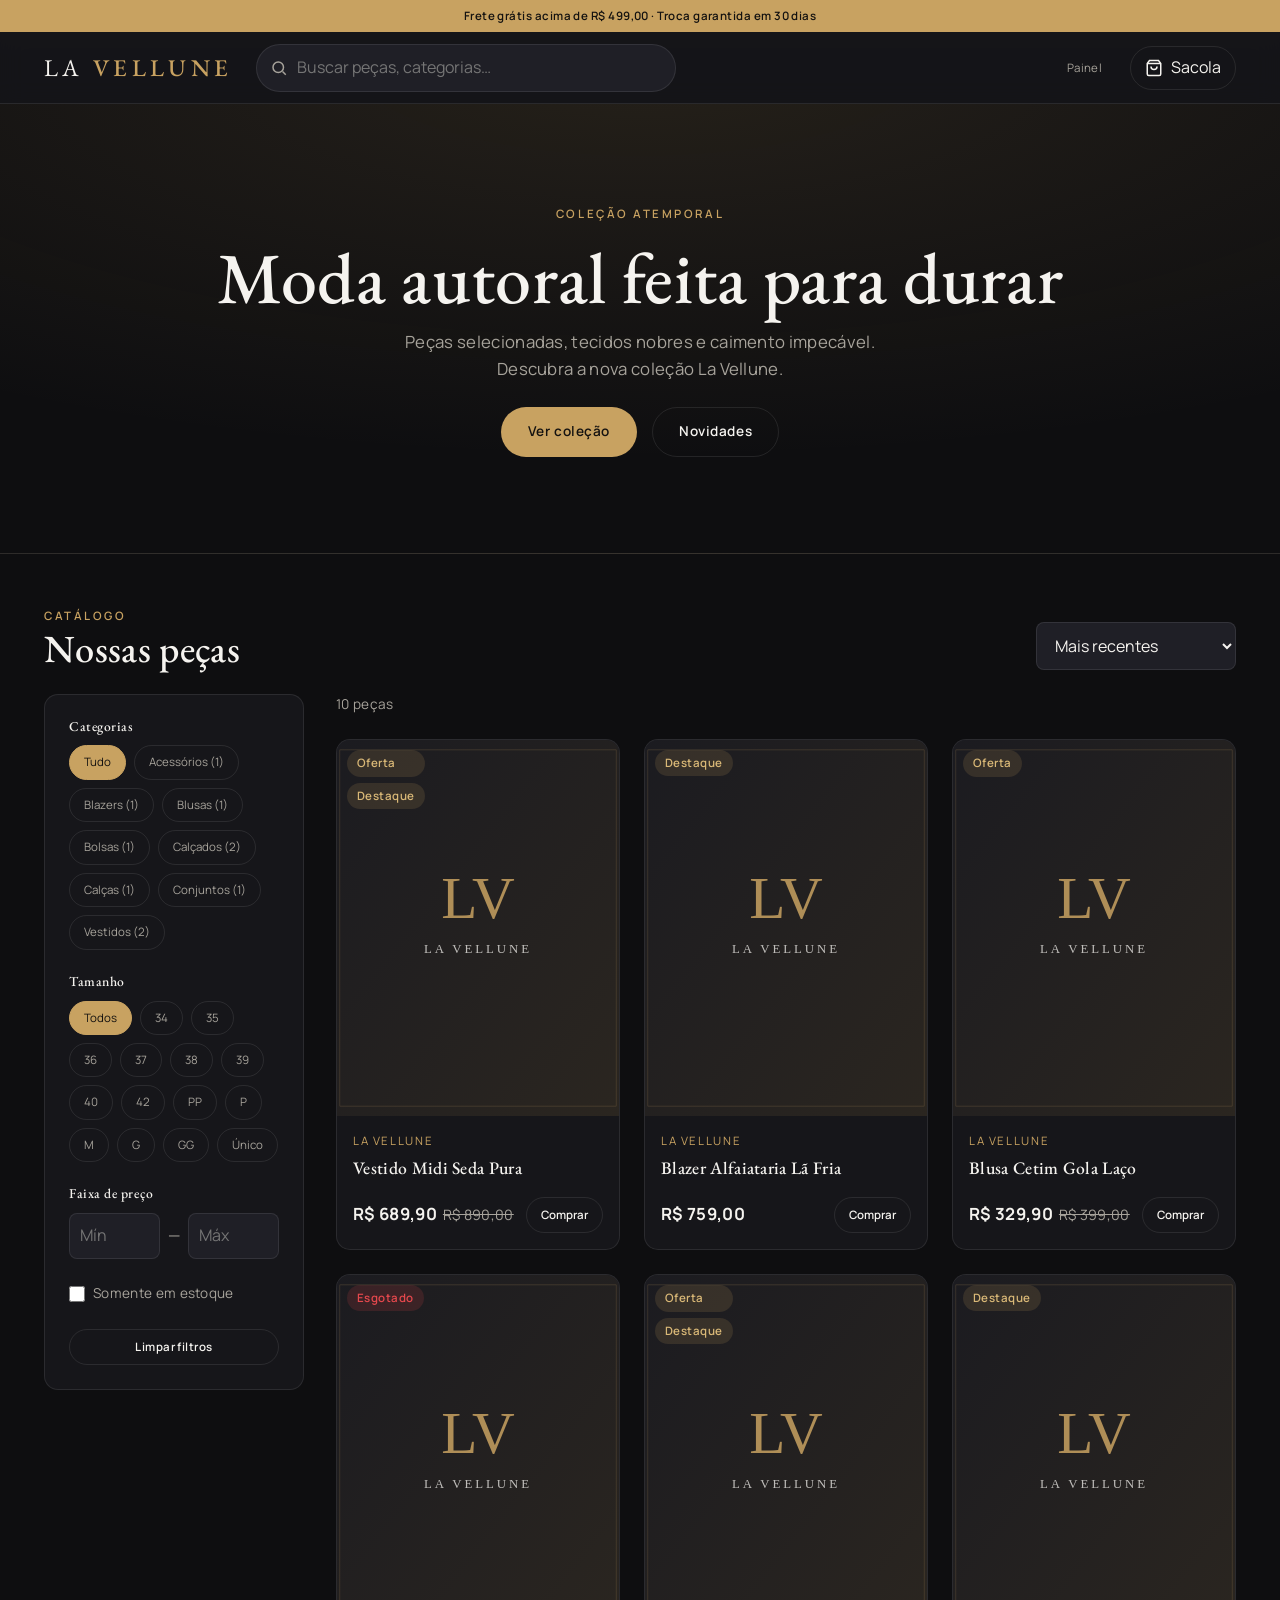
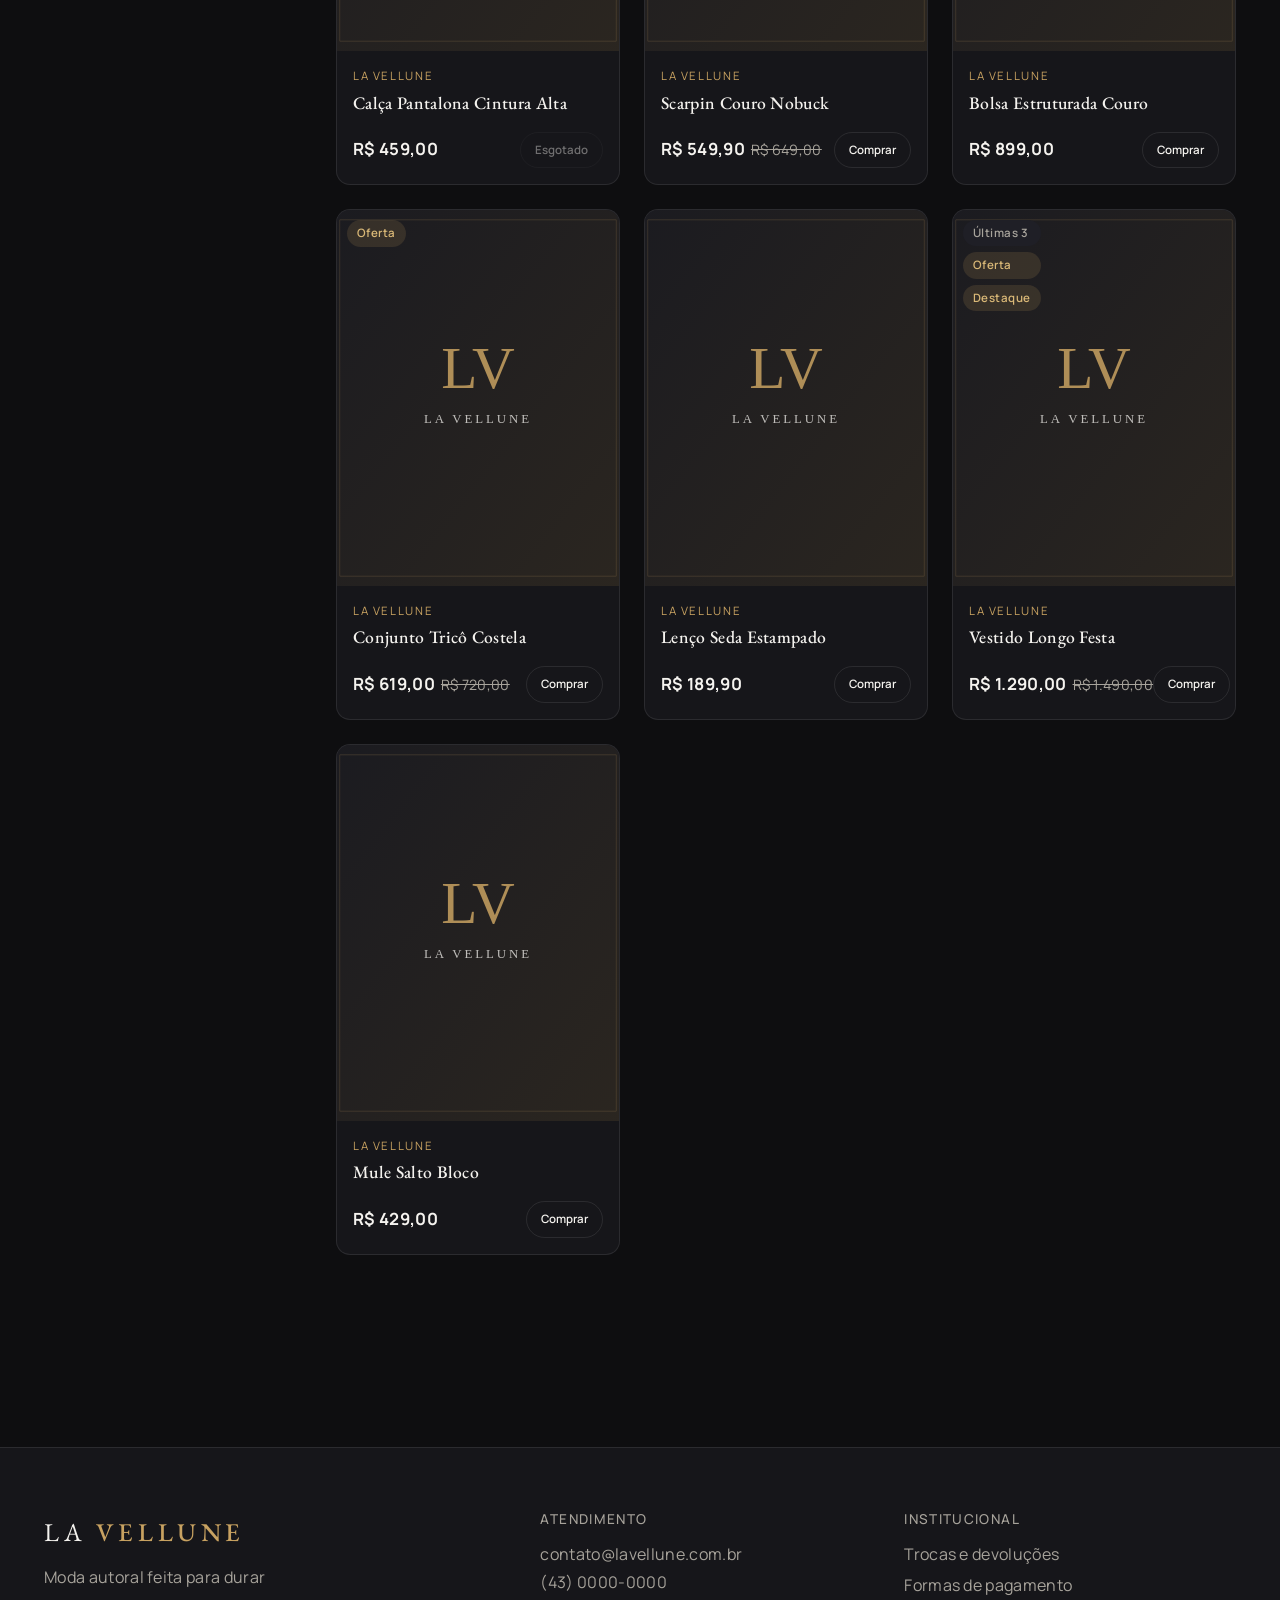
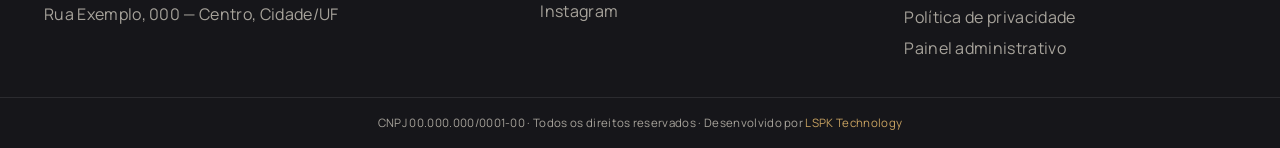
==== index.html @ 3339173c "feat: demo funcional da loja La Vellune (vitrine + painel admin) Demo estático (HTML/CSS/JS, dados e" ====
<!DOCTYPE html>
<html lang="pt-BR">
<head>
  <meta charset="UTF-8">
  <meta name="viewport" content="width=device-width, initial-scale=1">
  <title>La Vellune</title>
  <meta name="description" content="La Vellune — moda autoral. Vestidos, alfaiataria, calçados e acessórios.">
  <link rel="icon" href="data:image/svg+xml,%3Csvg xmlns='http://www.w3.org/2000/svg' viewBox='0 0 32 32'%3E%3Crect width='32' height='32' rx='6' fill='%230e0e10'/%3E%3Ctext x='16' y='23' font-family='Georgia,serif' font-size='20' fill='%23c8a261' text-anchor='middle'%3EV%3C/text%3E%3C/svg%3E">
  <link rel="preconnect" href="https://fonts.googleapis.com">
  <link rel="preconnect" href="https://fonts.gstatic.com" crossorigin>
  <link href="https://fonts.googleapis.com/css2?family=EB+Garamond:wght@400;500;600&family=Manrope:wght@400;500;600;700&display=swap" rel="stylesheet">
  <link rel="stylesheet" href="css/tokens.css">
  <link rel="stylesheet" href="css/base.css">
  <link rel="stylesheet" href="css/store.css">
</head>
<body>

  <div class="shipping-bar" data-shipping>Frete grátis acima de R$ 499</div>

  <header class="site-header">
    <div class="container">
      <a href="index.html" class="logo" data-store-name>La <b>Vellune</b></a>
      <div class="header-search">
        <svg width="18" height="18" viewBox="0 0 24 24" fill="none" stroke="currentColor" stroke-width="2"><circle cx="11" cy="11" r="7"></circle><path d="m21 21-4.3-4.3"></path></svg>
        <input id="search" type="search" placeholder="Buscar peças, categorias…" aria-label="Buscar">
      </div>
      <div class="header-actions">
        <a href="admin/index.html" class="btn-ghost btn-sm" title="Painel administrativo">Painel</a>
        <button class="cart-btn" id="cart-open" aria-label="Abrir sacola">
          <svg width="18" height="18" viewBox="0 0 24 24" fill="none" stroke="currentColor" stroke-width="2"><path d="M6 2 3 6v14a2 2 0 0 0 2 2h14a2 2 0 0 0 2-2V6l-3-4z"></path><path d="M3 6h18"></path><path d="M16 10a4 4 0 0 1-8 0"></path></svg>
          <span>Sacola</span>
          <span class="cart-count" id="cart-count" style="display:none">0</span>
        </button>
      </div>
    </div>
  </header>

  <section class="hero">
    <div class="container">
      <span class="kicker">Coleção Atemporal</span>
      <h1 data-tagline>Moda autoral feita para durar</h1>
      <p>Peças selecionadas, tecidos nobres e caimento impecável. Descubra a nova coleção La Vellune.</p>
      <button class="btn btn-primary" id="hero-cta">Ver coleção</button>
      <a href="#catalogo" class="btn btn-outline">Novidades</a>
    </div>
  </section>

  <main class="catalog" id="catalogo">
    <div class="container">
      <div class="catalog-head">
        <div>
          <span class="kicker">Catálogo</span>
          <h2>Nossas peças</h2>
        </div>
        <div class="field" style="min-width:200px">
          <select class="select" id="sort" aria-label="Ordenar">
            <option value="new">Mais recentes</option>
            <option value="price-asc">Menor preço</option>
            <option value="price-desc">Maior preço</option>
            <option value="name">Nome (A–Z)</option>
          </select>
        </div>
      </div>

      <div class="catalog-grid-wrap">
        <aside class="filters">
          <div class="filter-group">
            <h4>Categorias</h4>
            <div class="chip-row" id="f-categories"></div>
          </div>
          <div class="filter-group">
            <h4>Tamanho</h4>
            <div class="chip-row" id="f-sizes"></div>
          </div>
          <div class="filter-group">
            <h4>Faixa de preço</h4>
            <div class="price-row">
              <input class="input" id="f-pmin" type="number" min="0" placeholder="Mín" aria-label="Preço mínimo">
              <span class="muted">—</span>
              <input class="input" id="f-pmax" type="number" min="0" placeholder="Máx" aria-label="Preço máximo">
            </div>
          </div>
          <label class="filter-check"><input type="checkbox" id="f-instock"> Somente em estoque</label>
          <button class="btn btn-outline btn-sm" id="f-clear">Limpar filtros</button>
        </aside>

        <section>
          <div class="toolbar">
            <span class="count" id="result-count"></span>
          </div>
          <div class="product-grid" id="grid"></div>
        </section>
      </div>
    </div>
  </main>

  <footer class="site-footer">
    <div class="container">
      <div class="footer-grid">
        <div class="footer-brand">
          <div class="logo" data-store-name>La <b>Vellune</b></div>
          <p class="muted" data-tagline>Moda autoral feita para durar</p>
          <p class="muted" style="margin-top:12px"><span data-address>Rua Exemplo, 000 — Centro</span></p>
        </div>
        <div>
          <h4>Atendimento</h4>
          <a data-email href="#">contato@lavellune.com.br</a>
          <span class="muted" data-phone>(43) 0000-0000</span>
          <a data-instagram href="#" target="_blank" rel="noopener">Instagram</a>
        </div>
        <div>
          <h4>Institucional</h4>
          <a href="#">Trocas e devoluções</a>
          <a href="#">Formas de pagamento</a>
          <a href="#">Política de privacidade</a>
          <a href="admin/index.html">Painel administrativo</a>
        </div>
      </div>
    </div>
    <div class="footer-bottom">
      <span data-footer-note>CNPJ 00.000.000/0001-00 · Todos os direitos reservados</span>
      · Desenvolvido por <a href="https://instagram.com/lspktech" target="_blank" rel="noopener" style="color:var(--accent)">LSPK Technology</a>
    </div>
  </footer>

  <script src="js/data.js"></script>
  <script src="js/store.js"></script>
</body>
</html>
---- css/tokens.css ----
/* ============================================================
   LA VELLUNE — TOKENS DE DESIGN
   ============================================================
   >>> ESTE É O ÚNICO ARQUIVO QUE O DESIGNER PRECISA EDITAR <<<

   Troque os valores abaixo pelas cores e fontes da marca.
   Todo o resto do site (vitrine e painel) lê daqui — não é
   preciso caçar cor espalhada pelo CSS.
   ============================================================ */

:root {
  /* ---- MARCA: cores principais (troque por aqui) ---- */
  --brand-bg:        #0e0e10;   /* fundo geral (quase preto) */
  --brand-surface:   #16161a;   /* cartões, cabeçalho */
  --brand-surface-2: #1f1f26;   /* campos, hover */
  --brand-text:      #f5f3ef;   /* texto principal (branco quente) */
  --brand-muted:     #a7a39b;   /* texto secundário */
  --brand-accent:    #c8a261;   /* destaque / dourado da marca */
  --brand-accent-2:  #d9b877;   /* destaque claro (hover) */
  --brand-on-accent: #141210;   /* texto sobre o dourado */
  --brand-border:    rgba(255, 255, 255, 0.09);
  --brand-danger:    #e5484d;
  --brand-success:   #43b581;

  /* ---- MARCA: fontes (troque pela tipografia da marca) ---- */
  --font-display: "EB Garamond", Georgia, "Times New Roman", serif;
  --font-body:    "Manrope", system-ui, -apple-system, "Segoe UI", sans-serif;

  /* ============================================================
     A partir daqui raramente se mexe — escala do sistema.
     ============================================================ */

  /* Papéis semânticos (o site usa estes nomes) */
  --bg: var(--brand-bg);
  --surface: var(--brand-surface);
  --surface-2: var(--brand-surface-2);
  --text: var(--brand-text);
  --muted: var(--brand-muted);
  --accent: var(--brand-accent);
  --accent-2: var(--brand-accent-2);
  --on-accent: var(--brand-on-accent);
  --border: var(--brand-border);
  --danger: var(--brand-danger);
  --success: var(--brand-success);

  /* Tipografia */
  --fs-hero: clamp(2.4rem, 6vw, 4.5rem);
  --fs-h2:   clamp(1.6rem, 3.2vw, 2.4rem);
  --fs-h3:   1.25rem;
  --fs-body: 1rem;
  --fs-sm:   0.85rem;
  --fs-xs:   0.72rem;
  --tracking: 0.02em;
  --tracking-wide: 0.22em;

  /* Espaçamento */
  --sp-1: 4px;  --sp-2: 8px;  --sp-3: 12px; --sp-4: 16px;
  --sp-5: 24px; --sp-6: 32px; --sp-7: 48px; --sp-8: 64px; --sp-9: 96px;

  /* Raio, sombra, layout */
  --radius: 14px;
  --radius-sm: 8px;
  --radius-pill: 999px;
  --shadow: 0 10px 40px rgba(0, 0, 0, 0.45);
  --shadow-sm: 0 4px 16px rgba(0, 0, 0, 0.3);
  --container: 1240px;
  --header-h: 72px;

  /* Transições */
  --t-fast: 140ms ease;
  --t: 240ms cubic-bezier(0.22, 0.61, 0.36, 1);
}

/* Variante de tema claro, caso o designer prefira começar claro:
   descomente e ajuste. O site inteiro já reage.
:root {
  --brand-bg: #f7f5f1; --brand-surface: #ffffff; --brand-surface-2: #efece6;
  --brand-text: #1a1814; --brand-muted: #6b665d; --brand-border: rgba(0,0,0,.1);
  --brand-on-accent: #fff;
}
*/
---- css/base.css ----
/* ============================================================
   LA VELLUNE — BASE (reset, tipografia, componentes comuns)
   As cores/fontes vêm de tokens.css. Aqui ficam as formas.
   ============================================================ */

*, *::before, *::after { box-sizing: border-box; }
* { margin: 0; }

html { scroll-behavior: smooth; -webkit-text-size-adjust: 100%; }

body {
  font-family: var(--font-body);
  font-size: var(--fs-body);
  line-height: 1.6;
  color: var(--text);
  background: var(--bg);
  letter-spacing: var(--tracking);
  -webkit-font-smoothing: antialiased;
}

img { max-width: 100%; display: block; }
a { color: inherit; text-decoration: none; }
button, input, select, textarea { font: inherit; color: inherit; }
button { cursor: pointer; background: none; border: none; }

h1, h2, h3, h4 { font-family: var(--font-display); font-weight: 500; line-height: 1.1; }

:focus-visible { outline: 2px solid var(--accent); outline-offset: 2px; }

::selection { background: var(--accent); color: var(--on-accent); }

/* Scrollbar discreta */
::-webkit-scrollbar { width: 10px; height: 10px; }
::-webkit-scrollbar-thumb { background: var(--surface-2); border-radius: 999px; }

.container {
  width: 100%;
  max-width: var(--container);
  margin-inline: auto;
  padding-inline: var(--sp-5);
}

/* ---- Rótulo/kicker em caixa alta espaçada (recurso de luxo) ---- */
.kicker {
  font-family: var(--font-body);
  font-size: var(--fs-xs);
  letter-spacing: var(--tracking-wide);
  text-transform: uppercase;
  color: var(--accent);
  font-weight: 600;
}

/* ---- Botões ---- */
.btn {
  display: inline-flex; align-items: center; justify-content: center; gap: var(--sp-2);
  padding: 13px 26px;
  border-radius: var(--radius-pill);
  font-size: var(--fs-sm);
  font-weight: 600;
  letter-spacing: 0.04em;
  transition: transform var(--t-fast), background var(--t), color var(--t), border-color var(--t);
  border: 1px solid transparent;
  white-space: nowrap;
}
.btn:active { transform: translateY(1px); }
.btn-primary { background: var(--accent); color: var(--on-accent); }
.btn-primary:hover { background: var(--accent-2); }
.btn-outline { border-color: var(--border); color: var(--text); }
.btn-outline:hover { border-color: var(--accent); color: var(--accent); }
.btn-ghost { color: var(--muted); }
.btn-ghost:hover { color: var(--text); }
.btn-sm { padding: 8px 16px; font-size: var(--fs-xs); }
.btn-block { width: 100%; }
.btn:disabled { opacity: 0.45; cursor: not-allowed; }

/* ---- Campos de formulário ---- */
.field { display: flex; flex-direction: column; gap: 6px; }
.field > span { font-size: var(--fs-xs); letter-spacing: 0.06em; text-transform: uppercase; color: var(--muted); }
.input, .select, .textarea {
  width: 100%;
  padding: 11px 14px;
  background: var(--surface-2);
  border: 1px solid var(--border);
  border-radius: var(--radius-sm);
  color: var(--text);
  transition: border-color var(--t);
}
.input:focus, .select:focus, .textarea:focus { border-color: var(--accent); outline: none; }
.textarea { resize: vertical; min-height: 88px; }

/* ---- Badges ---- */
.badge {
  display: inline-flex; align-items: center; gap: 4px;
  padding: 4px 10px; border-radius: var(--radius-pill);
  font-size: var(--fs-xs); font-weight: 600; letter-spacing: 0.04em;
}
.badge-accent { background: rgba(200, 162, 97, 0.15); color: var(--accent-2); }
.badge-danger { background: rgba(229, 72, 77, 0.15); color: var(--danger); }
.badge-success { background: rgba(67, 181, 129, 0.15); color: var(--success); }
.badge-muted { background: var(--surface-2); color: var(--muted); }

/* ---- Utilitários ---- */
.muted { color: var(--muted); }
.price { font-weight: 700; }
.price-old { color: var(--muted); text-decoration: line-through; font-weight: 400; font-size: 0.85em; margin-left: 6px; }
.hide { display: none !important; }
.sr-only { position: absolute; width: 1px; height: 1px; overflow: hidden; clip: rect(0 0 0 0); }

/* ---- Animação de entrada (sutil) ---- */
@keyframes rise { from { opacity: 0; transform: translateY(18px); } to { opacity: 1; transform: none; } }
.reveal { animation: rise 0.6s both; }
@media (prefers-reduced-motion: reduce) {
  * { animation: none !important; transition: none !important; scroll-behavior: auto !important; }
}
---- css/store.css ----
/* ============================================================
   LA VELLUNE — VITRINE (loja)
   ============================================================ */

/* ---- Cabeçalho ---- */
.site-header {
  position: sticky; top: 0; z-index: 50;
  height: var(--header-h);
  display: flex; align-items: center;
  background: color-mix(in srgb, var(--surface) 88%, transparent);
  backdrop-filter: blur(12px);
  border-bottom: 1px solid var(--border);
}
.site-header .container { display: flex; align-items: center; gap: var(--sp-5); }
.logo {
  font-family: var(--font-display);
  font-size: 1.5rem; letter-spacing: 0.18em; text-transform: uppercase;
  color: var(--text); white-space: nowrap;
}
.logo b { color: var(--accent); font-weight: 500; }
.header-search { flex: 1; max-width: 420px; position: relative; }
.header-search input {
  width: 100%; padding: 10px 14px 10px 40px;
  background: var(--surface-2); border: 1px solid var(--border);
  border-radius: var(--radius-pill); color: var(--text);
}
.header-search input:focus { border-color: var(--accent); outline: none; }
.header-search svg { position: absolute; left: 14px; top: 50%; transform: translateY(-50%); color: var(--muted); }
.header-actions { margin-left: auto; display: flex; align-items: center; gap: var(--sp-3); }
.cart-btn { position: relative; display: flex; align-items: center; gap: 8px; padding: 8px 14px; border: 1px solid var(--border); border-radius: var(--radius-pill); }
.cart-btn:hover { border-color: var(--accent); }
.cart-count {
  position: absolute; top: -6px; right: -6px; min-width: 20px; height: 20px;
  display: grid; place-items: center; padding: 0 5px;
  background: var(--accent); color: var(--on-accent);
  border-radius: 999px; font-size: 11px; font-weight: 700;
}

/* ---- Hero ---- */
.hero {
  position: relative; padding: var(--sp-9) 0;
  text-align: center;
  background:
    radial-gradient(1200px 400px at 50% -10%, rgba(200, 162, 97, 0.12), transparent),
    var(--bg);
  border-bottom: 1px solid var(--border);
}
.hero h1 { font-size: var(--fs-hero); margin: var(--sp-3) 0; }
.hero p { color: var(--muted); max-width: 520px; margin: 0 auto var(--sp-5); font-size: 1.05rem; }
.hero .btn { margin: 0 6px; }

/* ---- Layout catálogo ---- */
.catalog { padding: var(--sp-7) 0 var(--sp-9); }
.catalog-head { display: flex; align-items: flex-end; justify-content: space-between; flex-wrap: wrap; gap: var(--sp-3); margin-bottom: var(--sp-5); }
.catalog-head h2 { font-size: var(--fs-h2); }
.catalog-grid-wrap { display: grid; grid-template-columns: 260px 1fr; gap: var(--sp-6); align-items: start; }
@media (max-width: 860px) { .catalog-grid-wrap { grid-template-columns: 1fr; } }

/* ---- Filtros (sidebar) ---- */
.filters {
  position: sticky; top: calc(var(--header-h) + 16px);
  background: var(--surface); border: 1px solid var(--border);
  border-radius: var(--radius); padding: var(--sp-5);
  display: flex; flex-direction: column; gap: var(--sp-5);
}
@media (max-width: 860px) { .filters { position: static; } }
.filter-group h4 { font-size: var(--fs-sm); margin-bottom: var(--sp-3); letter-spacing: 0.04em; }
.chip-row { display: flex; flex-wrap: wrap; gap: 8px; }
.chip {
  padding: 7px 14px; border: 1px solid var(--border); border-radius: var(--radius-pill);
  font-size: var(--fs-xs); color: var(--muted); transition: all var(--t);
}
.chip:hover { color: var(--text); border-color: var(--muted); }
.chip.active { background: var(--accent); color: var(--on-accent); border-color: var(--accent); }
.price-row { display: flex; align-items: center; gap: 8px; }
.price-row .input { padding: 9px 10px; }
.filter-check { display: flex; align-items: center; gap: 8px; font-size: var(--fs-sm); color: var(--muted); cursor: pointer; }
.filter-check input { accent-color: var(--accent); width: 16px; height: 16px; }

/* ---- Grid de produtos ---- */
.toolbar { display: flex; align-items: center; justify-content: space-between; gap: var(--sp-3); margin-bottom: var(--sp-5); flex-wrap: wrap; }
.toolbar .count { color: var(--muted); font-size: var(--fs-sm); }
.product-grid { display: grid; grid-template-columns: repeat(auto-fill, minmax(220px, 1fr)); gap: var(--sp-5); }

.card {
  background: var(--surface); border: 1px solid var(--border);
  border-radius: var(--radius); overflow: hidden;
  display: flex; flex-direction: column;
  transition: transform var(--t), border-color var(--t), box-shadow var(--t);
}
.card:hover { transform: translateY(-4px); border-color: rgba(200, 162, 97, 0.4); box-shadow: var(--shadow-sm); }
.card-media { position: relative; aspect-ratio: 3 / 4; overflow: hidden; background: var(--surface-2); }
.card-media img { width: 100%; height: 100%; object-fit: cover; transition: transform 0.6s var(--t); }
.card:hover .card-media img { transform: scale(1.05); }
.card-tags { position: absolute; top: 10px; left: 10px; display: flex; flex-direction: column; gap: 6px; }
.card-body { padding: var(--sp-4); display: flex; flex-direction: column; gap: 6px; flex: 1; }
.card-brand { font-size: var(--fs-xs); letter-spacing: 0.14em; text-transform: uppercase; color: var(--accent); }
.card-name { font-family: var(--font-display); font-size: 1.1rem; line-height: 1.25; }
.card-foot { margin-top: auto; display: flex; align-items: center; justify-content: space-between; padding-top: var(--sp-3); }
.card .price { font-size: 1.05rem; }
.card-add { padding: 8px 14px; border: 1px solid var(--border); border-radius: var(--radius-pill); font-size: var(--fs-xs); font-weight: 600; transition: all var(--t); }
.card-add:hover { background: var(--accent); color: var(--on-accent); border-color: var(--accent); }
.card-add:disabled { opacity: 0.4; }

.empty { text-align: center; padding: var(--sp-9) var(--sp-5); color: var(--muted); grid-column: 1 / -1; }
.empty h3 { font-size: var(--fs-h3); color: var(--text); margin-bottom: var(--sp-2); }

/* ---- Modal de produto ---- */
.modal-backdrop {
  position: fixed; inset: 0; z-index: 100;
  background: rgba(0, 0, 0, 0.6); backdrop-filter: blur(4px);
  display: grid; place-items: center; padding: var(--sp-4);
  animation: fade 0.2s both;
}
@keyframes fade { from { opacity: 0; } to { opacity: 1; } }
.modal {
  background: var(--surface); border: 1px solid var(--border);
  border-radius: var(--radius); max-width: 820px; width: 100%;
  max-height: 90vh; overflow: auto;
  display: grid; grid-template-columns: 1fr 1fr; box-shadow: var(--shadow);
}
@media (max-width: 680px) { .modal { grid-template-columns: 1fr; } }
.modal-media { aspect-ratio: 3 / 4; background: var(--surface-2); }
.modal-media img { width: 100%; height: 100%; object-fit: cover; }
.modal-body { padding: var(--sp-6); display: flex; flex-direction: column; gap: var(--sp-3); }
.modal-close { position: absolute; top: 16px; right: 16px; z-index: 2; width: 38px; height: 38px; border-radius: 50%; background: var(--surface); border: 1px solid var(--border); display: grid; place-items: center; font-size: 20px; }
.option-row { display: flex; flex-wrap: wrap; gap: 8px; }
.option { padding: 7px 14px; border: 1px solid var(--border); border-radius: var(--radius-sm); font-size: var(--fs-sm); transition: all var(--t); }
.option:hover { border-color: var(--muted); }
.option.active { border-color: var(--accent); color: var(--accent); background: rgba(200, 162, 97, 0.1); }

/* ---- Carrinho (drawer) ---- */
.drawer-backdrop { position: fixed; inset: 0; z-index: 90; background: rgba(0, 0, 0, 0.5); animation: fade 0.2s both; }
.drawer {
  position: fixed; top: 0; right: 0; z-index: 95; height: 100%; width: min(420px, 92vw);
  background: var(--surface); border-left: 1px solid var(--border);
  display: flex; flex-direction: column; animation: slidein 0.28s var(--t) both;
}
@keyframes slidein { from { transform: translateX(100%); } to { transform: none; } }
.drawer-head { display: flex; align-items: center; justify-content: space-between; padding: var(--sp-5); border-bottom: 1px solid var(--border); }
.drawer-items { flex: 1; overflow: auto; padding: var(--sp-4) var(--sp-5); display: flex; flex-direction: column; gap: var(--sp-4); }
.cart-item { display: grid; grid-template-columns: 64px 1fr auto; gap: var(--sp-3); align-items: center; }
.cart-item img { width: 64px; height: 80px; object-fit: cover; border-radius: var(--radius-sm); }
.cart-item .ci-name { font-family: var(--font-display); line-height: 1.2; }
.cart-item .ci-meta { font-size: var(--fs-xs); color: var(--muted); }
.qty { display: inline-flex; align-items: center; border: 1px solid var(--border); border-radius: var(--radius-pill); overflow: hidden; }
.qty button { width: 28px; height: 28px; color: var(--muted); }
.qty button:hover { color: var(--text); }
.qty span { min-width: 26px; text-align: center; font-size: var(--fs-sm); }
.drawer-foot { padding: var(--sp-5); border-top: 1px solid var(--border); display: flex; flex-direction: column; gap: var(--sp-4); }
.drawer-total { display: flex; justify-content: space-between; font-size: 1.15rem; }
.link-remove { font-size: var(--fs-xs); color: var(--muted); }
.link-remove:hover { color: var(--danger); }

/* ---- Rodapé ---- */
.site-footer { border-top: 1px solid var(--border); background: var(--surface); margin-top: var(--sp-9); }
.footer-grid { display: grid; grid-template-columns: 1.4fr 1fr 1fr; gap: var(--sp-6); padding: var(--sp-8) 0 var(--sp-6); }
@media (max-width: 760px) { .footer-grid { grid-template-columns: 1fr; gap: var(--sp-5); } }
.footer-grid h4 { font-size: var(--fs-sm); letter-spacing: 0.1em; text-transform: uppercase; margin-bottom: var(--sp-3); color: var(--muted); font-family: var(--font-body); }
.footer-grid a { color: var(--muted); display: block; padding: 3px 0; }
.footer-grid a:hover { color: var(--accent); }
.footer-brand .logo { font-size: 1.6rem; margin-bottom: var(--sp-3); }
.footer-bottom { border-top: 1px solid var(--border); padding: var(--sp-4) 0; text-align: center; color: var(--muted); font-size: var(--fs-xs); }

.shipping-bar { text-align: center; background: var(--accent); color: var(--on-accent); font-size: var(--fs-xs); font-weight: 600; letter-spacing: 0.04em; padding: 7px; }

.toast {
  position: fixed; bottom: 24px; left: 50%; transform: translateX(-50%) translateY(20px);
  background: var(--text); color: var(--bg); padding: 12px 22px; border-radius: var(--radius-pill);
  font-size: var(--fs-sm); font-weight: 600; opacity: 0; pointer-events: none;
  transition: opacity var(--t), transform var(--t); z-index: 200;
}
.toast.show { opacity: 1; transform: translateX(-50%) translateY(0); }
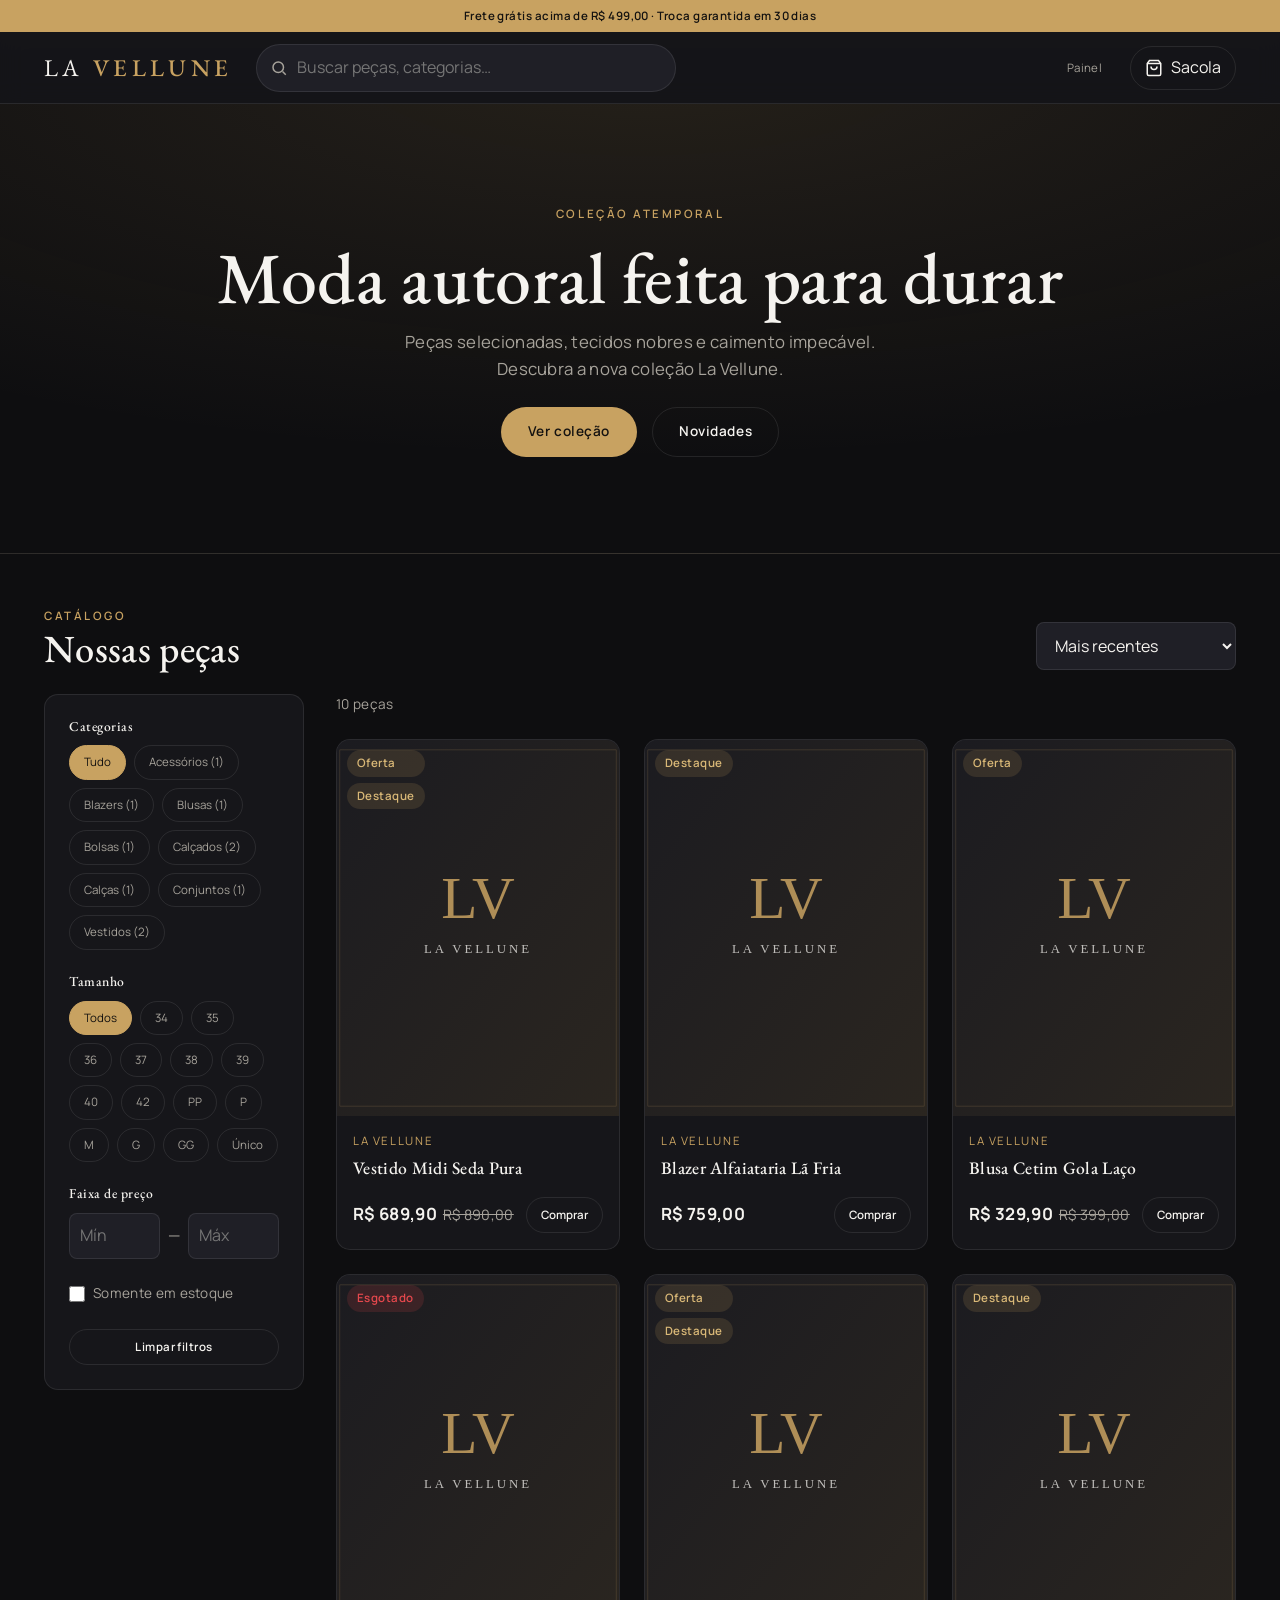
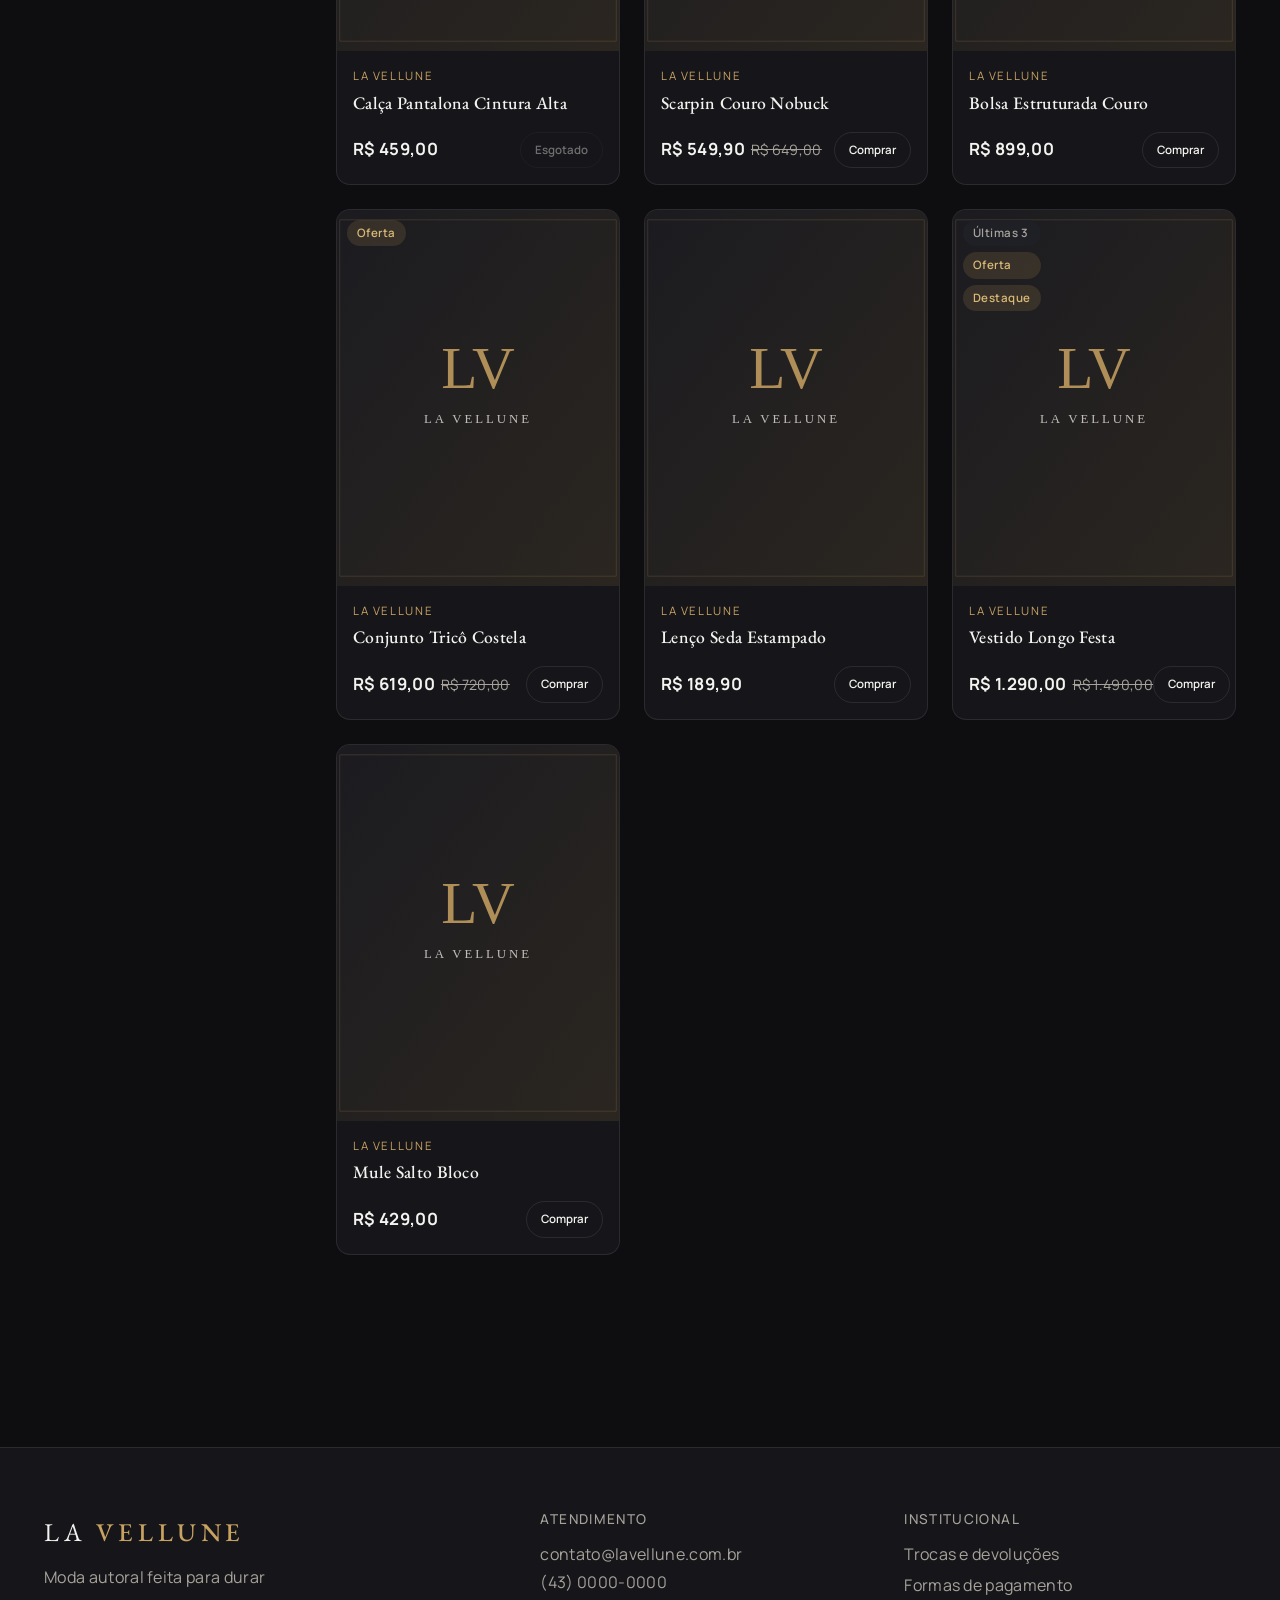
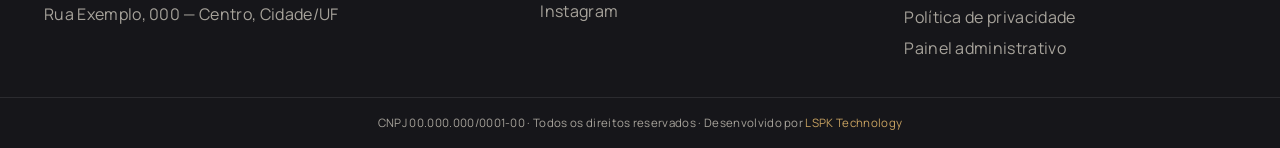
==== commit 971910ae: "fix(admin): edição abre formulário preenchido e distinto da tela de novo - Título mostra "Editar: <n" ====
--- a/index.html
+++ b/index.html
@@ -9,9 +9,9 @@
   <link rel="preconnect" href="https://fonts.googleapis.com">
   <link rel="preconnect" href="https://fonts.gstatic.com" crossorigin>
   <link href="https://fonts.googleapis.com/css2?family=EB+Garamond:wght@400;500;600&family=Manrope:wght@400;500;600;700&display=swap" rel="stylesheet">
-  <link rel="stylesheet" href="css/tokens.css">
-  <link rel="stylesheet" href="css/base.css">
-  <link rel="stylesheet" href="css/store.css">
+  <link rel="stylesheet" href="css/tokens.css?v=20261006">
+  <link rel="stylesheet" href="css/base.css?v=20261006">
+  <link rel="stylesheet" href="css/store.css?v=20261006">
 </head>
 <body>
 
@@ -123,7 +123,7 @@
     </div>
   </footer>
 
-  <script src="js/data.js"></script>
-  <script src="js/store.js"></script>
+  <script src="js/data.js?v=20261006"></script>
+  <script src="js/store.js?v=20261006"></script>
 </body>
 </html>
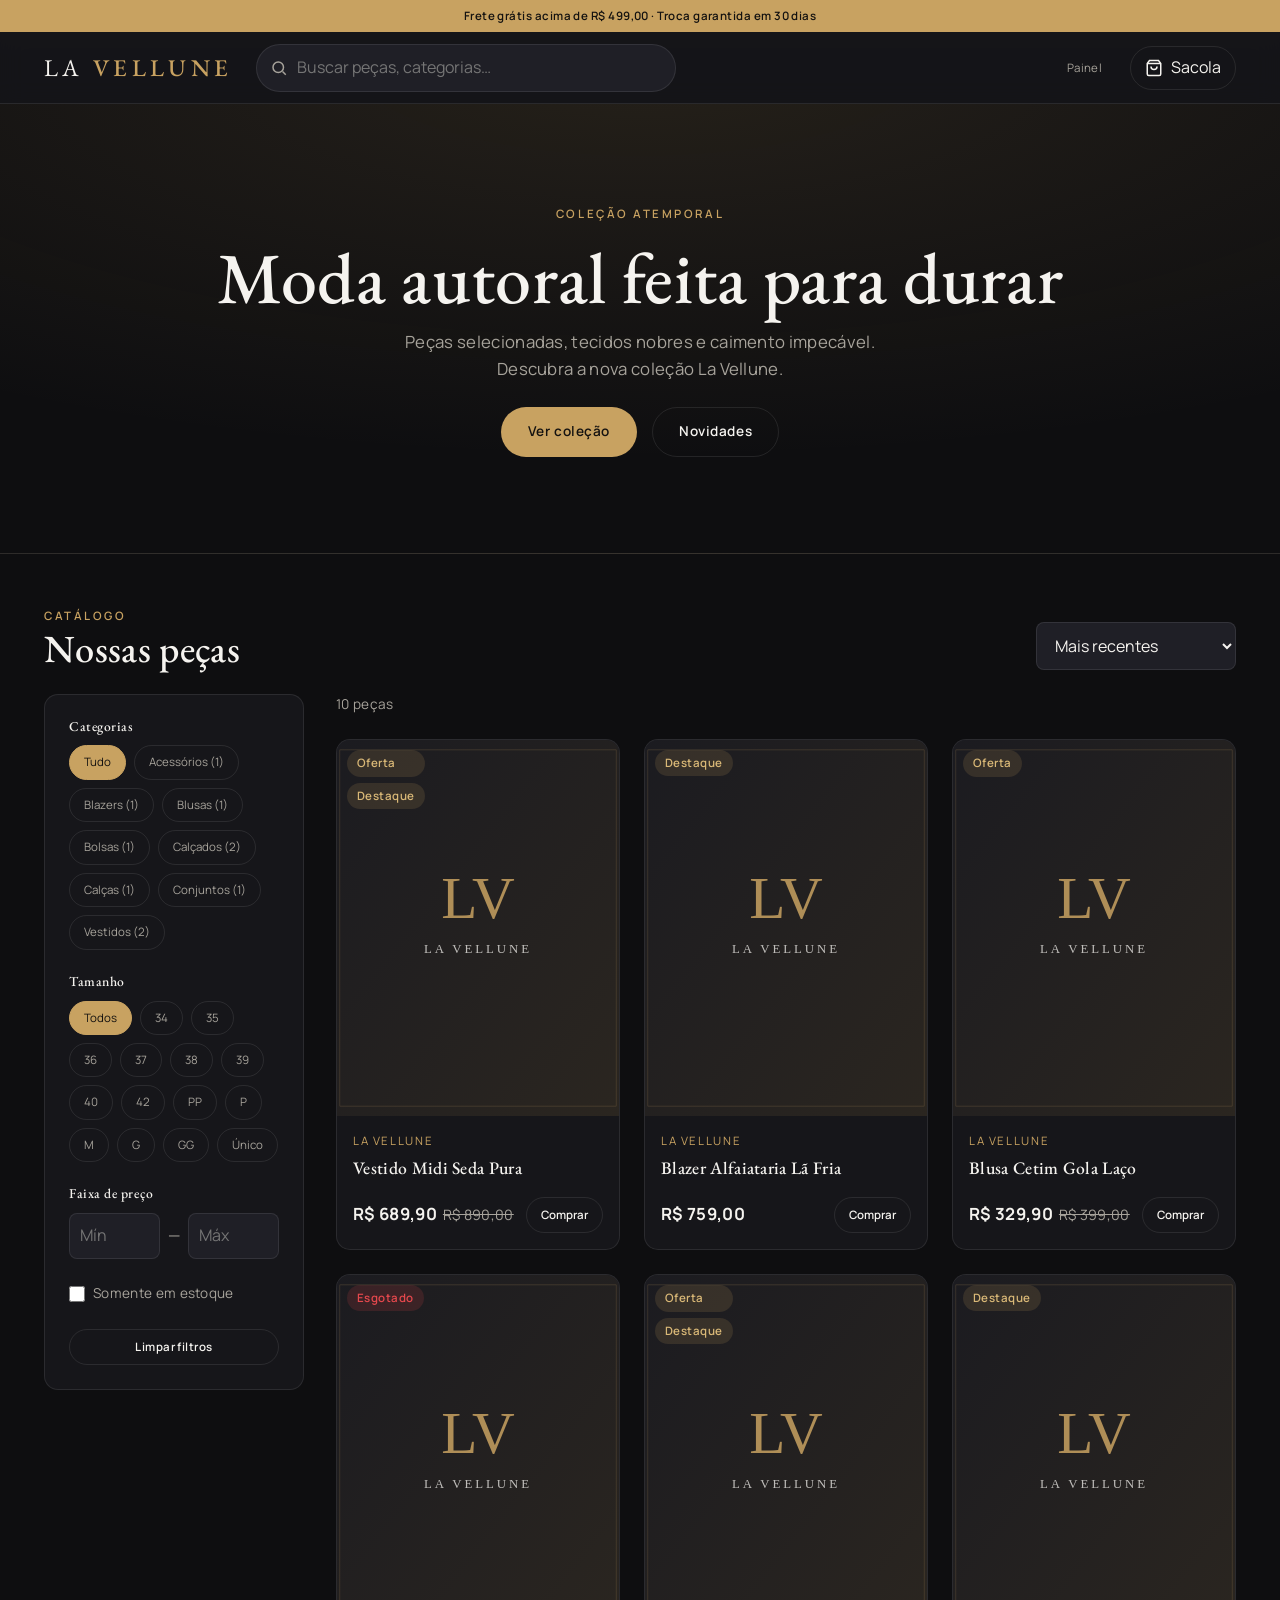
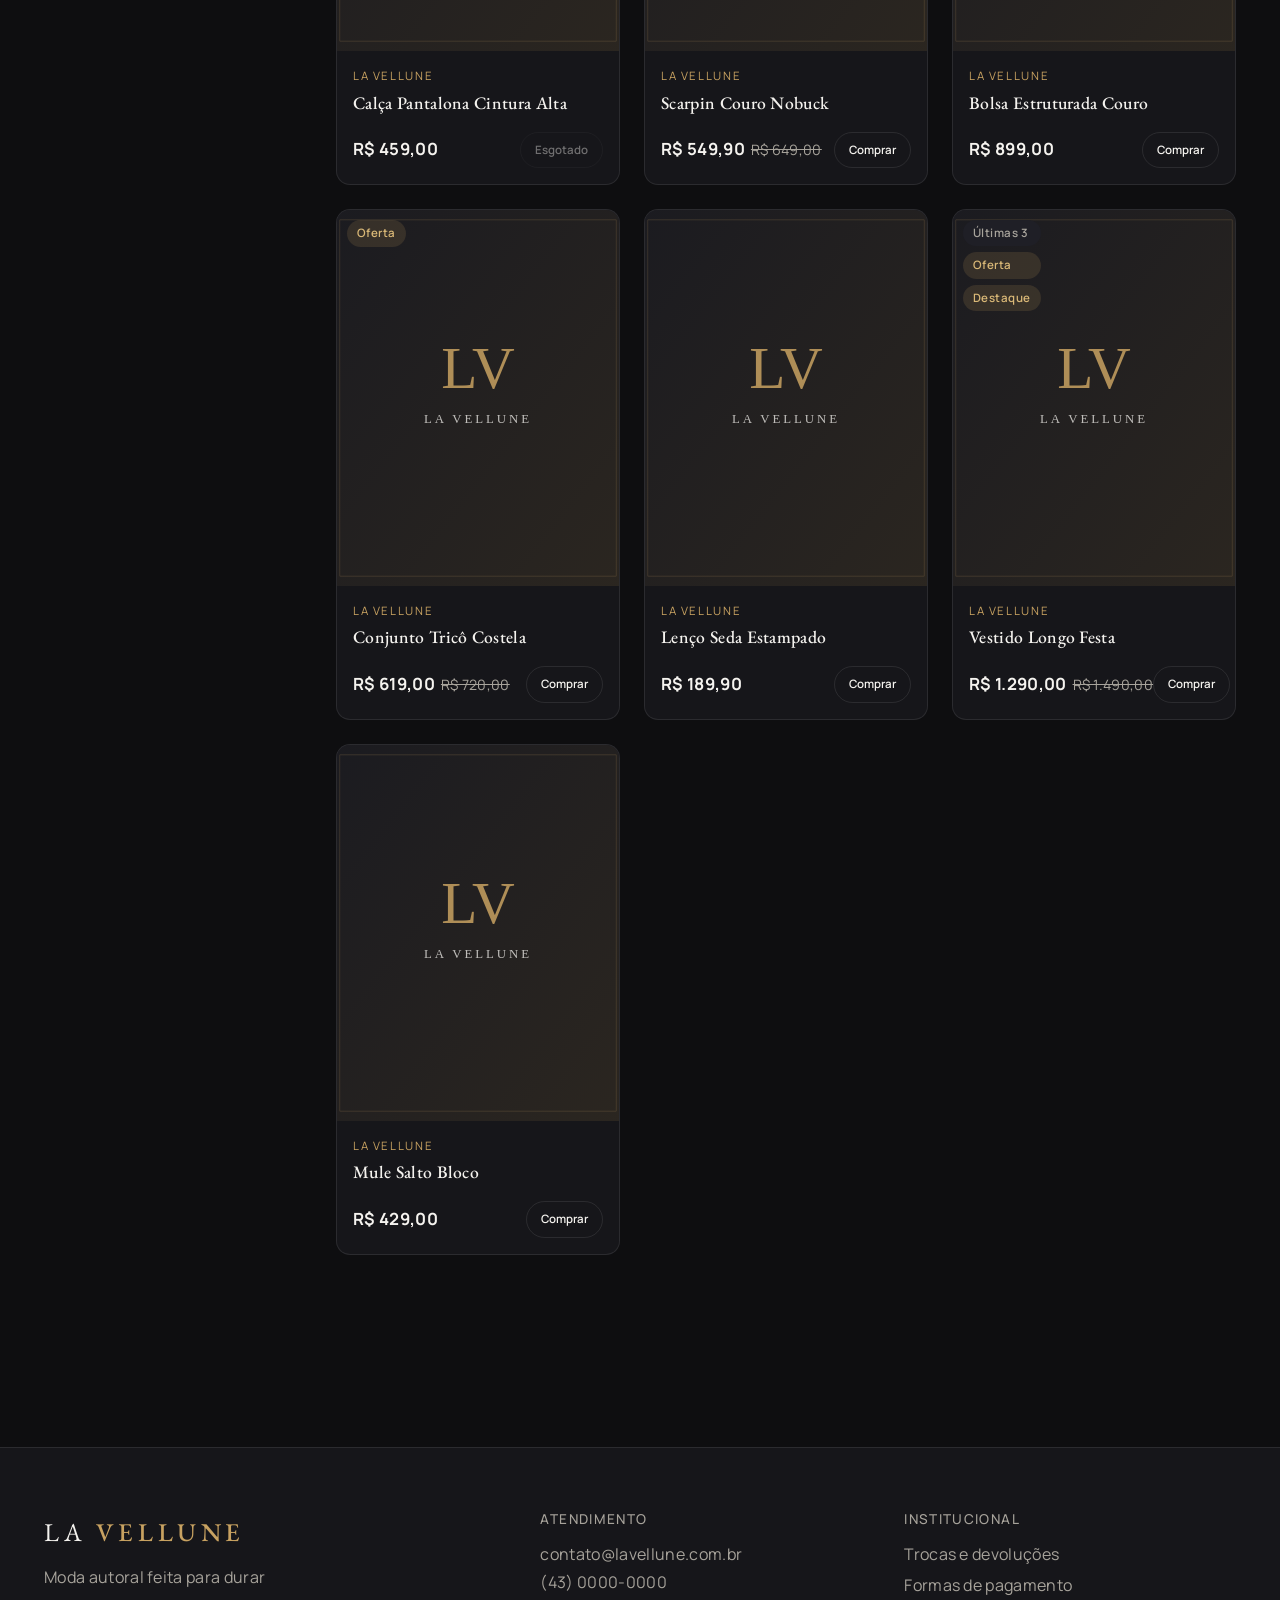
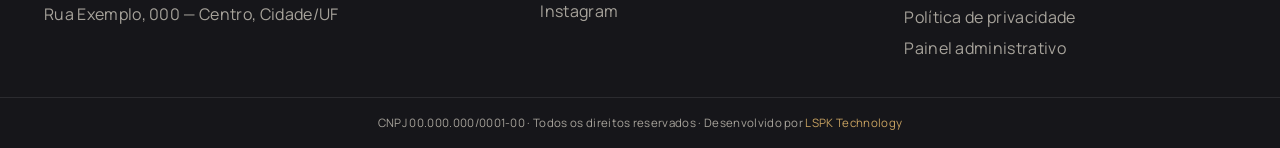
==== commit 2c90fad1: "feat(admin): remover foto do produto e logo da loja como placeholder - Botão "Remover foto" no produ" ====
--- a/index.html
+++ b/index.html
@@ -9,9 +9,9 @@
   <link rel="preconnect" href="https://fonts.googleapis.com">
   <link rel="preconnect" href="https://fonts.gstatic.com" crossorigin>
   <link href="https://fonts.googleapis.com/css2?family=EB+Garamond:wght@400;500;600&family=Manrope:wght@400;500;600;700&display=swap" rel="stylesheet">
-  <link rel="stylesheet" href="css/tokens.css?v=20261006">
-  <link rel="stylesheet" href="css/base.css?v=20261006">
-  <link rel="stylesheet" href="css/store.css?v=20261006">
+  <link rel="stylesheet" href="css/tokens.css?v=20261006b">
+  <link rel="stylesheet" href="css/base.css?v=20261006b">
+  <link rel="stylesheet" href="css/store.css?v=20261006b">
 </head>
 <body>
 
@@ -123,7 +123,7 @@
     </div>
   </footer>
 
-  <script src="js/data.js?v=20261006"></script>
-  <script src="js/store.js?v=20261006"></script>
+  <script src="js/data.js?v=20261006b"></script>
+  <script src="js/store.js?v=20261006b"></script>
 </body>
 </html>
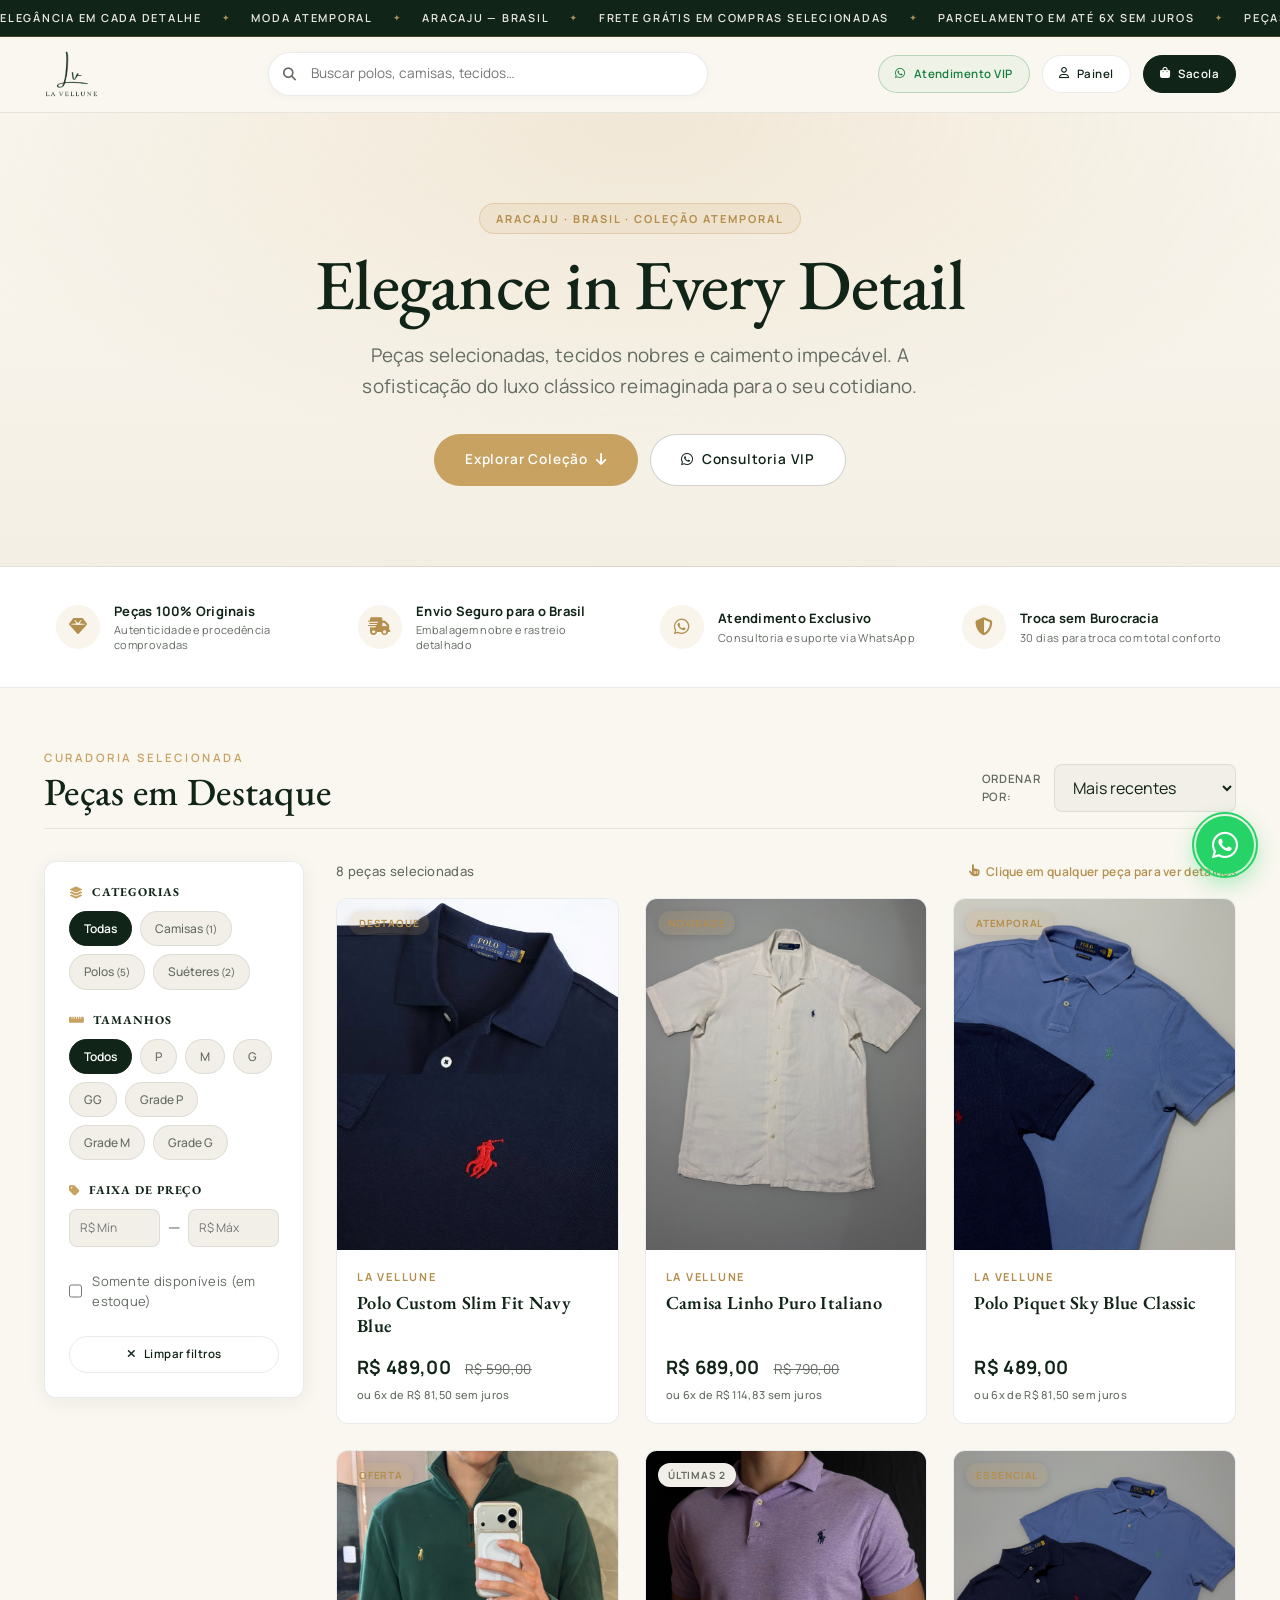
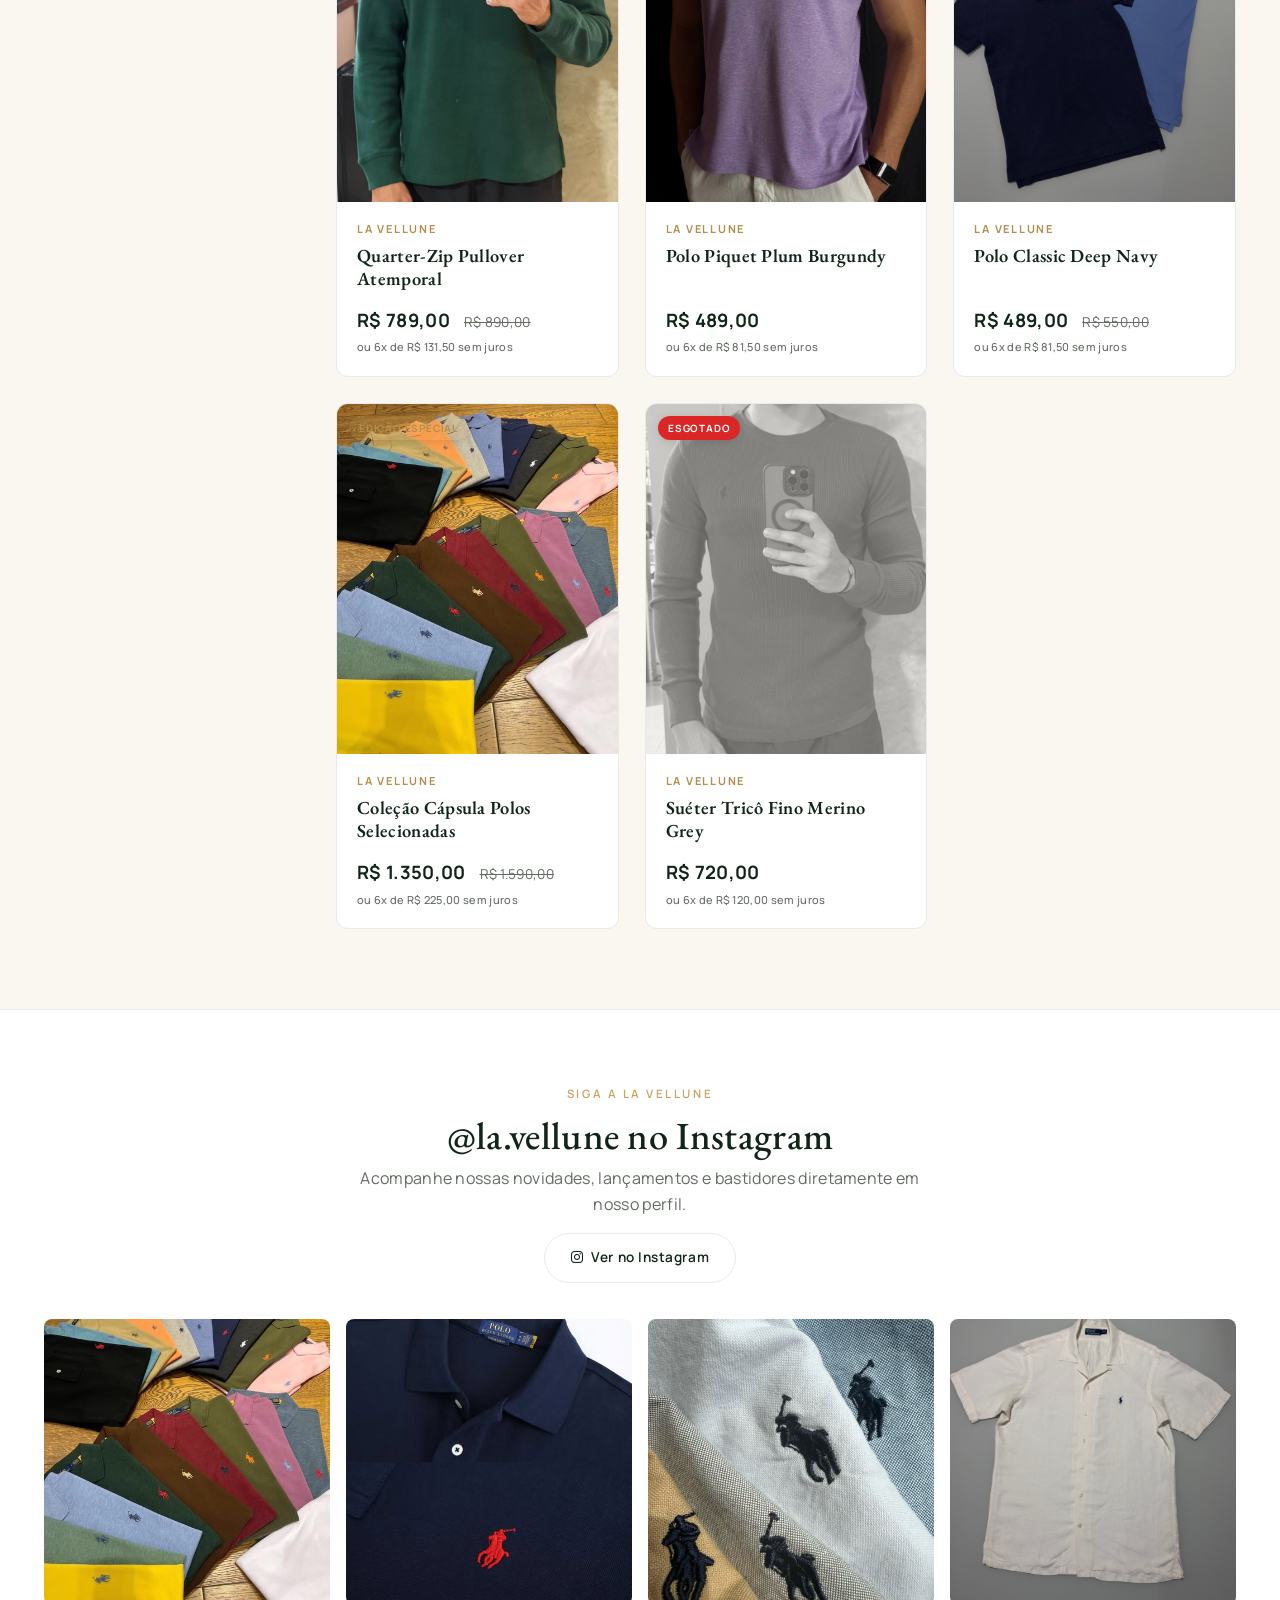
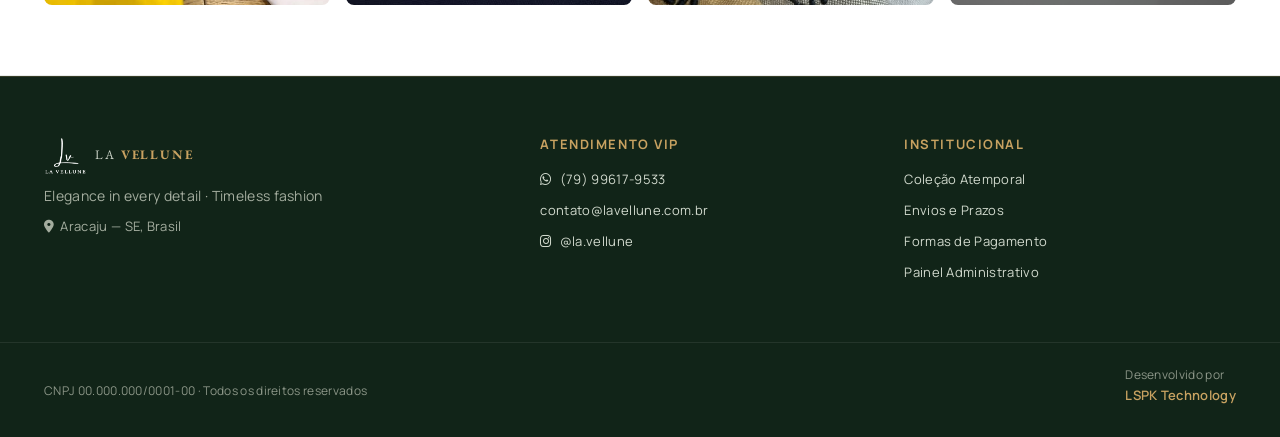
==== commit bc0960a2: "feat(store): visual de luxo NT Eleganz, logo oficial, modal de produto estilo FB Elegance e integrac" ====
--- a/index.html
+++ b/index.html
@@ -3,57 +3,155 @@
 <head>
   <meta charset="UTF-8">
   <meta name="viewport" content="width=device-width, initial-scale=1">
-  <title>La Vellune</title>
-  <meta name="description" content="La Vellune — moda autoral. Vestidos, alfaiataria, calçados e acessórios.">
-  <link rel="icon" href="data:image/svg+xml,%3Csvg xmlns='http://www.w3.org/2000/svg' viewBox='0 0 32 32'%3E%3Crect width='32' height='32' rx='6' fill='%230e0e10'/%3E%3Ctext x='16' y='23' font-family='Georgia,serif' font-size='20' fill='%23c8a261' text-anchor='middle'%3EV%3C/text%3E%3C/svg%3E">
+  <title>La Vellune — Elegance in every detail | Moda Atemporal</title>
+  <meta name="description" content="La Vellune — Elegance in every detail. Moda atemporal, cortes nobres, polos exclusivas e alfaiataria autoral em Aracaju, Brasil.">
+  <link rel="icon" href="assets/images/logo-trans.png">
   <link rel="preconnect" href="https://fonts.googleapis.com">
   <link rel="preconnect" href="https://fonts.gstatic.com" crossorigin>
-  <link href="https://fonts.googleapis.com/css2?family=EB+Garamond:wght@400;500;600&family=Manrope:wght@400;500;600;700&display=swap" rel="stylesheet">
-  <link rel="stylesheet" href="css/tokens.css?v=20261006b">
-  <link rel="stylesheet" href="css/base.css?v=20261006b">
-  <link rel="stylesheet" href="css/store.css?v=20261006b">
+  <link href="https://fonts.googleapis.com/css2?family=EB+Garamond:ital,wght@0,400;0,500;0,600;0,700;1,400;1,600&family=Manrope:wght@300;400;500;600;700&display=swap" rel="stylesheet">
+  <link rel="stylesheet" href="https://cdnjs.cloudflare.com/ajax/libs/font-awesome/6.5.1/css/all.min.css">
+  <link rel="stylesheet" href="css/tokens.css?v=20261006d">
+  <link rel="stylesheet" href="css/base.css?v=20261006d">
+  <link rel="stylesheet" href="css/store.css?v=20261006d">
 </head>
 <body>
 
-  <div class="shipping-bar" data-shipping>Frete grátis acima de R$ 499</div>
-
+  <!-- Top Marquee Ticker (NT Eleganz Style) -->
+  <div class="top-marquee" aria-hidden="true">
+    <div class="marquee-track">
+      <span class="m-item">ELEGÂNCIA EM CADA DETALHE</span>
+      <span class="m-dot">✦</span>
+      <span class="m-item">MODA ATEMPORAL</span>
+      <span class="m-dot">✦</span>
+      <span class="m-item">ARACAJU — BRASIL</span>
+      <span class="m-dot">✦</span>
+      <span class="m-item">FRETE GRÁTIS EM COMPRAS SELECIONADAS</span>
+      <span class="m-dot">✦</span>
+      <span class="m-item">PARCELAMENTO EM ATÉ 6X SEM JUROS</span>
+      <span class="m-dot">✦</span>
+      <span class="m-item">PEÇAS 100% ORIGINAIS E SELECIONADAS</span>
+      <span class="m-dot">✦</span>
+      <span class="m-item">ATENDIMENTO EXCLUSIVO VIA WHATSAPP</span>
+      <span class="m-dot">✦</span>
+      <!-- Duplicate track for infinite loop -->
+      <span class="m-item">ELEGÂNCIA EM CADA DETALHE</span>
+      <span class="m-dot">✦</span>
+      <span class="m-item">MODA ATEMPORAL</span>
+      <span class="m-dot">✦</span>
+      <span class="m-item">ARACAJU — BRASIL</span>
+      <span class="m-dot">✦</span>
+      <span class="m-item">FRETE GRÁTIS EM COMPRAS SELECIONADAS</span>
+      <span class="m-dot">✦</span>
+      <span class="m-item">PARCELAMENTO EM ATÉ 6X SEM JUROS</span>
+      <span class="m-dot">✦</span>
+      <span class="m-item">PEÇAS 100% ORIGINAIS E SELECIONADAS</span>
+      <span class="m-dot">✦</span>
+      <span class="m-item">ATENDIMENTO EXCLUSIVO VIA WHATSAPP</span>
+      <span class="m-dot">✦</span>
+    </div>
+  </div>
+
+  <!-- Header Sticky (NT Eleganz Style) -->
   <header class="site-header">
-    <div class="container">
-      <a href="index.html" class="logo" data-store-name>La <b>Vellune</b></a>
+    <div class="container header-container">
+      <a href="index.html" class="brand-logo" aria-label="La Vellune Início">
+        <img src="assets/images/logo-trans.png" alt="La Vellune" class="brand-logo-img" onerror="this.style.display='none';this.nextElementSibling.style.display='block';">
+        <span class="brand-logo-fallback" style="display:none">La <b>Vellune</b></span>
+      </a>
+
       <div class="header-search">
-        <svg width="18" height="18" viewBox="0 0 24 24" fill="none" stroke="currentColor" stroke-width="2"><circle cx="11" cy="11" r="7"></circle><path d="m21 21-4.3-4.3"></path></svg>
-        <input id="search" type="search" placeholder="Buscar peças, categorias…" aria-label="Buscar">
-      </div>
+        <i class="fas fa-search search-icon"></i>
+        <input id="search" type="search" placeholder="Buscar polos, camisas, tecidos…" aria-label="Buscar produtos">
+        <button id="search-clear" class="search-clear-btn" aria-label="Limpar busca" style="display:none">&times;</button>
+      </div>
+
       <div class="header-actions">
-        <a href="admin/index.html" class="btn-ghost btn-sm" title="Painel administrativo">Painel</a>
-        <button class="cart-btn" id="cart-open" aria-label="Abrir sacola">
-          <svg width="18" height="18" viewBox="0 0 24 24" fill="none" stroke="currentColor" stroke-width="2"><path d="M6 2 3 6v14a2 2 0 0 0 2 2h14a2 2 0 0 0 2-2V6l-3-4z"></path><path d="M3 6h18"></path><path d="M16 10a4 4 0 0 1-8 0"></path></svg>
-          <span>Sacola</span>
+        <a id="header-wpp-btn" href="https://wa.me/5579996179533" target="_blank" rel="noopener" class="header-action-link wpp-link" title="Atendimento WhatsApp">
+          <i class="fab fa-whatsapp"></i>
+          <span class="action-label">Atendimento VIP</span>
+        </a>
+        <a href="admin/index.html" class="header-action-link admin-link" title="Painel Administrativo">
+          <i class="far fa-user"></i>
+          <span class="action-label">Painel</span>
+        </a>
+        <button class="cart-btn" id="cart-open" aria-label="Abrir sacola de compras">
+          <i class="fas fa-shopping-bag"></i>
+          <span class="action-label">Sacola</span>
           <span class="cart-count" id="cart-count" style="display:none">0</span>
         </button>
       </div>
     </div>
   </header>
 
+  <!-- Hero Editorial (NT Eleganz Luxury Style) -->
   <section class="hero">
-    <div class="container">
-      <span class="kicker">Coleção Atemporal</span>
-      <h1 data-tagline>Moda autoral feita para durar</h1>
-      <p>Peças selecionadas, tecidos nobres e caimento impecável. Descubra a nova coleção La Vellune.</p>
-      <button class="btn btn-primary" id="hero-cta">Ver coleção</button>
-      <a href="#catalogo" class="btn btn-outline">Novidades</a>
+    <div class="hero-bg-overlay"></div>
+    <div class="container hero-content">
+      <div class="hero-badge-wrap">
+        <span class="hero-badge">ARACAJU · BRASIL · COLEÇÃO ATEMPORAL</span>
+      </div>
+      <h1 class="hero-title">Elegance in Every Detail</h1>
+      <p class="hero-subtitle">
+        Peças selecionadas, tecidos nobres e caimento impecável. A sofisticação do luxo clássico reimaginada para o seu cotidiano.
+      </p>
+      <div class="hero-actions">
+        <button class="btn btn-primary" id="hero-cta">
+          <span>Explorar Coleção</span>
+          <i class="fas fa-arrow-down"></i>
+        </button>
+        <a id="hero-wpp-cta" href="https://wa.me/5579996179533?text=Ol%C3%A1!%20Gostaria%20de%20conhecer%20a%20nova%20cole%C3%A7%C3%A3o%20da%20La%20Vellune." target="_blank" rel="noopener" class="btn btn-outline">
+          <i class="fab fa-whatsapp"></i>
+          <span>Consultoria VIP</span>
+        </a>
+      </div>
     </div>
   </section>
 
+  <!-- Luxury Trust Pillars Bar -->
+  <section class="trust-bar">
+    <div class="container trust-grid">
+      <div class="trust-item">
+        <div class="trust-icon"><i class="fas fa-gem"></i></div>
+        <div class="trust-text">
+          <strong>Peças 100% Originais</strong>
+          <span>Autenticidade e procedência comprovadas</span>
+        </div>
+      </div>
+      <div class="trust-item">
+        <div class="trust-icon"><i class="fas fa-shipping-fast"></i></div>
+        <div class="trust-text">
+          <strong>Envio Seguro para o Brasil</strong>
+          <span>Embalagem nobre e rastreio detalhado</span>
+        </div>
+      </div>
+      <div class="trust-item">
+        <div class="trust-icon"><i class="fab fa-whatsapp"></i></div>
+        <div class="trust-text">
+          <strong>Atendimento Exclusivo</strong>
+          <span>Consultoria e suporte via WhatsApp</span>
+        </div>
+      </div>
+      <div class="trust-item">
+        <div class="trust-icon"><i class="fas fa-shield-alt"></i></div>
+        <div class="trust-text">
+          <strong>Troca sem Burocracia</strong>
+          <span>30 dias para troca com total conforto</span>
+        </div>
+      </div>
+    </div>
+  </section>
+
+  <!-- Catalog Section -->
   <main class="catalog" id="catalogo">
     <div class="container">
       <div class="catalog-head">
         <div>
-          <span class="kicker">Catálogo</span>
-          <h2>Nossas peças</h2>
-        </div>
-        <div class="field" style="min-width:200px">
-          <select class="select" id="sort" aria-label="Ordenar">
+          <span class="kicker">Curadoria Selecionada</span>
+          <h2 class="catalog-title">Peças em Destaque</h2>
+        </div>
+        <div class="catalog-sort-wrap">
+          <label for="sort" class="sort-label">Ordenar por:</label>
+          <select class="select" id="sort" aria-label="Ordenar produtos">
             <option value="new">Mais recentes</option>
             <option value="price-asc">Menor preço</option>
             <option value="price-desc">Maior preço</option>
@@ -63,30 +161,42 @@
       </div>
 
       <div class="catalog-grid-wrap">
+        <!-- Sidebar Filters -->
         <aside class="filters">
           <div class="filter-group">
-            <h4>Categorias</h4>
+            <h4 class="filter-title"><i class="fas fa-layer-group"></i> Categorias</h4>
             <div class="chip-row" id="f-categories"></div>
           </div>
+
           <div class="filter-group">
-            <h4>Tamanho</h4>
+            <h4 class="filter-title"><i class="fas fa-ruler-horizontal"></i> Tamanhos</h4>
             <div class="chip-row" id="f-sizes"></div>
           </div>
+
           <div class="filter-group">
-            <h4>Faixa de preço</h4>
+            <h4 class="filter-title"><i class="fas fa-tag"></i> Faixa de Preço</h4>
             <div class="price-row">
-              <input class="input" id="f-pmin" type="number" min="0" placeholder="Mín" aria-label="Preço mínimo">
+              <input class="input" id="f-pmin" type="number" min="0" placeholder="R$ Mín" aria-label="Preço mínimo">
               <span class="muted">—</span>
-              <input class="input" id="f-pmax" type="number" min="0" placeholder="Máx" aria-label="Preço máximo">
+              <input class="input" id="f-pmax" type="number" min="0" placeholder="R$ Máx" aria-label="Preço máximo">
             </div>
           </div>
-          <label class="filter-check"><input type="checkbox" id="f-instock"> Somente em estoque</label>
-          <button class="btn btn-outline btn-sm" id="f-clear">Limpar filtros</button>
+
+          <label class="filter-check">
+            <input type="checkbox" id="f-instock">
+            <span>Somente disponíveis (em estoque)</span>
+          </label>
+
+          <button class="btn btn-outline btn-sm btn-clear" id="f-clear">
+            <i class="fas fa-times"></i> Limpar filtros
+          </button>
         </aside>
 
-        <section>
+        <!-- Product Cards Grid -->
+        <section class="products-section">
           <div class="toolbar">
-            <span class="count" id="result-count"></span>
+            <span class="count" id="result-count">Carregando catálogo…</span>
+            <span class="click-hint"><i class="fas fa-hand-pointer"></i> Clique em qualquer peça para ver detalhes</span>
           </div>
           <div class="product-grid" id="grid"></div>
         </section>
@@ -94,36 +204,83 @@
     </div>
   </main>
 
+  <!-- Instagram Story Banner Section -->
+  <section class="instagram-section">
+    <div class="container">
+      <div class="insta-header">
+        <span class="kicker">Siga a La Vellune</span>
+        <h2>@la.vellune no Instagram</h2>
+        <p class="muted">Acompanhe nossas novidades, lançamentos e bastidores diretamente em nosso perfil.</p>
+        <a href="https://www.instagram.com/la.vellune/" target="_blank" rel="noopener" class="btn btn-outline insta-btn">
+          <i class="fab fa-instagram"></i>
+          <span>Ver no Instagram</span>
+        </a>
+      </div>
+      <div class="insta-grid">
+        <a href="https://www.instagram.com/la.vellune/" target="_blank" rel="noopener" class="insta-card">
+          <img src="assets/images/instagram/post2.jpg" alt="La Vellune Coleção de Polos" loading="lazy">
+          <div class="insta-overlay"><i class="fab fa-instagram"></i></div>
+        </a>
+        <a href="https://www.instagram.com/la.vellune/" target="_blank" rel="noopener" class="insta-card">
+          <img src="assets/images/instagram/post3.jpg" alt="La Vellune Polo Custom Navy" loading="lazy">
+          <div class="insta-overlay"><i class="fab fa-instagram"></i></div>
+        </a>
+        <a href="https://www.instagram.com/la.vellune/" target="_blank" rel="noopener" class="insta-card">
+          <img src="assets/images/instagram/post1.jpg" alt="La Vellune Texturas Nobres" loading="lazy">
+          <div class="insta-overlay"><i class="fab fa-instagram"></i></div>
+        </a>
+        <a href="https://www.instagram.com/la.vellune/" target="_blank" rel="noopener" class="insta-card">
+          <img src="assets/images/products/camisa-linho.jpeg" alt="La Vellune Linho Puro" loading="lazy">
+          <div class="insta-overlay"><i class="fab fa-instagram"></i></div>
+        </a>
+      </div>
+    </div>
+  </section>
+
+  <!-- Footer -->
   <footer class="site-footer">
     <div class="container">
       <div class="footer-grid">
         <div class="footer-brand">
-          <div class="logo" data-store-name>La <b>Vellune</b></div>
-          <p class="muted" data-tagline>Moda autoral feita para durar</p>
-          <p class="muted" style="margin-top:12px"><span data-address>Rua Exemplo, 000 — Centro</span></p>
+          <a href="index.html" class="footer-logo">
+            <img src="assets/images/logo-trans.png" alt="La Vellune" class="footer-logo-img" onerror="this.style.display='none';">
+            <span>La <b>Vellune</b></span>
+          </a>
+          <p class="footer-desc" data-tagline>Elegance in every detail · Timeless fashion</p>
+          <p class="footer-location"><i class="fas fa-map-marker-alt"></i> <span data-address>Aracaju — SE, Brasil</span></p>
         </div>
         <div>
-          <h4>Atendimento</h4>
-          <a data-email href="#">contato@lavellune.com.br</a>
-          <span class="muted" data-phone>(43) 0000-0000</span>
-          <a data-instagram href="#" target="_blank" rel="noopener">Instagram</a>
+          <h4>Atendimento VIP</h4>
+          <a id="footer-wpp-link" href="https://wa.me/5579996179533" target="_blank" rel="noopener"><i class="fab fa-whatsapp"></i> (79) 99617-9533</a>
+          <a data-email href="mailto:contato@lavellune.com.br"><i class="far fa-envelope"></i> contato@lavellune.com.br</a>
+          <a data-instagram href="https://www.instagram.com/la.vellune/" target="_blank" rel="noopener"><i class="fab fa-instagram"></i> @la.vellune</a>
         </div>
         <div>
           <h4>Institucional</h4>
-          <a href="#">Trocas e devoluções</a>
-          <a href="#">Formas de pagamento</a>
-          <a href="#">Política de privacidade</a>
-          <a href="admin/index.html">Painel administrativo</a>
+          <a href="#catalogo">Coleção Atemporal</a>
+          <a href="https://wa.me/5579996179533?text=Ol%C3%A1!%20Gostaria%20de%20informa%C3%A7%C3%B5es%20sobre%20envios%20e%20trocas." target="_blank" rel="noopener">Envios e Prazos</a>
+          <a href="https://wa.me/5579996179533?text=Ol%C3%A1!%20Gostaria%20de%20consultar%20formas%20de%20pagamento." target="_blank" rel="noopener">Formas de Pagamento</a>
+          <a href="admin/index.html">Painel Administrativo</a>
         </div>
       </div>
     </div>
     <div class="footer-bottom">
-      <span data-footer-note>CNPJ 00.000.000/0001-00 · Todos os direitos reservados</span>
-      · Desenvolvido por <a href="https://instagram.com/lspktech" target="_blank" rel="noopener" style="color:var(--accent)">LSPK Technology</a>
+      <div class="container footer-bottom-container">
+        <span data-footer-note>CNPJ 00.000.000/0001-00 · Todos os direitos reservados à La Vellune</span>
+        <span class="footer-dev">Desenvolvido por <a href="https://instagram.com/lspktech" target="_blank" rel="noopener">LSPK Technology</a></span>
+      </div>
     </div>
   </footer>
 
-  <script src="js/data.js?v=20261006b"></script>
-  <script src="js/store.js?v=20261006b"></script>
+  <!-- Floating WhatsApp Concierge (NT Eleganz Style) -->
+  <a id="floating-wpp" href="https://wa.me/5579996179533?text=Ol%C3%A1!%20Gostaria%20de%20tirar%20d%C3%BAvidas%20sobre%20as%20pe%C3%A7as%20da%20La%20Vellune." target="_blank" rel="noopener" class="floating-wpp-btn" aria-label="Falar com consultora via WhatsApp">
+    <div class="floating-wpp-pulse"></div>
+    <i class="fab fa-whatsapp"></i>
+    <span class="floating-wpp-tooltip">Atendimento VIP</span>
+  </a>
+
+  <!-- Scripts -->
+  <script src="js/data.js?v=20261006d"></script>
+  <script src="js/store.js?v=20261006d"></script>
 </body>
 </html>
--- a/css/tokens.css
+++ b/css/tokens.css
@@ -9,18 +9,18 @@
    ============================================================ */
 
 :root {
-  /* ---- MARCA: cores principais (troque por aqui) ---- */
-  --brand-bg:        #0e0e10;   /* fundo geral (quase preto) */
-  --brand-surface:   #16161a;   /* cartões, cabeçalho */
-  --brand-surface-2: #1f1f26;   /* campos, hover */
-  --brand-text:      #f5f3ef;   /* texto principal (branco quente) */
-  --brand-muted:     #a7a39b;   /* texto secundário */
-  --brand-accent:    #c8a261;   /* destaque / dourado da marca */
-  --brand-accent-2:  #d9b877;   /* destaque claro (hover) */
-  --brand-on-accent: #141210;   /* texto sobre o dourado */
-  --brand-border:    rgba(255, 255, 255, 0.09);
-  --brand-danger:    #e5484d;
-  --brand-success:   #43b581;
+  /* ---- MARCA: cores principais (identidade visual autêntica La Vellune) ---- */
+  --brand-bg:        #faf7f0;   /* fundo marfim / seda crua (extraído da logo) */
+  --brand-surface:   #ffffff;   /* cartões, modais e áreas de destaque */
+  --brand-surface-2: #f2efe8;   /* campos, chips, botões secundários */
+  --brand-text:      #112418;   /* verde floresta profundo / noir (monograma da logo) */
+  --brand-muted:     #636b62;   /* texto secundário refinado */
+  --brand-accent:    #c8a261;   /* dourado champanhe de luxo */
+  --brand-accent-2:  #b38e4d;   /* dourado escuro (hover) */
+  --brand-on-accent: #ffffff;   /* texto sobre o dourado */
+  --brand-border:    rgba(17, 36, 24, 0.09);
+  --brand-danger:    #dc2626;
+  --brand-success:   #15803d;
 
   /* ---- MARCA: fontes (troque pela tipografia da marca) ---- */
   --font-display: "EB Garamond", Georgia, "Times New Roman", serif;
@@ -58,13 +58,13 @@
   --sp-5: 24px; --sp-6: 32px; --sp-7: 48px; --sp-8: 64px; --sp-9: 96px;
 
   /* Raio, sombra, layout */
-  --radius: 14px;
+  --radius: 12px;
   --radius-sm: 8px;
   --radius-pill: 999px;
-  --shadow: 0 10px 40px rgba(0, 0, 0, 0.45);
-  --shadow-sm: 0 4px 16px rgba(0, 0, 0, 0.3);
+  --shadow: 0 20px 60px rgba(17, 36, 24, 0.14);
+  --shadow-sm: 0 4px 20px rgba(17, 36, 24, 0.06);
   --container: 1240px;
-  --header-h: 72px;
+  --header-h: 76px;
 
   /* Transições */
   --t-fast: 140ms ease;
--- a/css/store.css
+++ b/css/store.css
@@ -1,173 +1,1353 @@
 /* ============================================================
-   LA VELLUNE — VITRINE (loja)
+   LA VELLUNE — ESTILOS DA VITRINE (QUIET LUXURY & ALTA COSTURA)
+   Inspirado no visual NT Eleganz (animações, marquee, cards nobres)
+   e no modal interativo de produto estilo FB Elegance.
    ============================================================ */
 
-/* ---- Cabeçalho ---- */
+/* ---- Top Marquee Ticker (NT Eleganz Style) ---- */
+.top-marquee {
+  background: var(--brand-text);
+  color: #f7f4ec;
+  font-size: 11px;
+  font-weight: 600;
+  letter-spacing: 0.16em;
+  padding: 9px 0;
+  overflow: hidden;
+  white-space: nowrap;
+  position: relative;
+  z-index: 60;
+  border-bottom: 1px solid rgba(200, 162, 97, 0.25);
+}
+.marquee-track {
+  display: inline-flex;
+  align-items: center;
+  gap: 20px;
+  animation: marqueeLoop 38s linear infinite;
+}
+.top-marquee:hover .marquee-track {
+  animation-play-state: paused;
+}
+.m-item {
+  display: inline-block;
+  opacity: 0.95;
+}
+.m-dot {
+  color: var(--brand-accent);
+  font-size: 9px;
+  opacity: 0.85;
+}
+@keyframes marqueeLoop {
+  0% { transform: translateX(0); }
+  100% { transform: translateX(-50%); }
+}
+
+/* ---- Cabeçalho Sticky ---- */
 .site-header {
-  position: sticky; top: 0; z-index: 50;
+  position: sticky;
+  top: 0;
+  z-index: 50;
   height: var(--header-h);
-  display: flex; align-items: center;
-  background: color-mix(in srgb, var(--surface) 88%, transparent);
-  backdrop-filter: blur(12px);
+  background: rgba(250, 247, 240, 0.94);
+  backdrop-filter: blur(16px);
+  -webkit-backdrop-filter: blur(16px);
   border-bottom: 1px solid var(--border);
-}
-.site-header .container { display: flex; align-items: center; gap: var(--sp-5); }
-.logo {
+  transition: all var(--t);
+}
+.header-container {
+  display: flex;
+  align-items: center;
+  justify-content: space-between;
+  gap: var(--sp-4);
+  height: 100%;
+}
+.brand-logo {
+  display: flex;
+  align-items: center;
+  text-decoration: none;
+  flex-shrink: 0;
+}
+.brand-logo-img {
+  height: 48px;
+  width: auto;
+  max-width: 170px;
+  object-fit: contain;
+  transition: transform var(--t-fast);
+}
+.brand-logo:hover .brand-logo-img {
+  transform: scale(1.02);
+}
+.brand-logo-fallback {
   font-family: var(--font-display);
-  font-size: 1.5rem; letter-spacing: 0.18em; text-transform: uppercase;
-  color: var(--text); white-space: nowrap;
-}
-.logo b { color: var(--accent); font-weight: 500; }
-.header-search { flex: 1; max-width: 420px; position: relative; }
+  font-size: 1.5rem;
+  letter-spacing: 0.16em;
+  text-transform: uppercase;
+  color: var(--text);
+}
+.brand-logo-fallback b {
+  color: var(--accent);
+}
+
+.header-search {
+  flex: 1;
+  max-width: 440px;
+  position: relative;
+  margin: 0 auto;
+}
 .header-search input {
-  width: 100%; padding: 10px 14px 10px 40px;
-  background: var(--surface-2); border: 1px solid var(--border);
-  border-radius: var(--radius-pill); color: var(--text);
-}
-.header-search input:focus { border-color: var(--accent); outline: none; }
-.header-search svg { position: absolute; left: 14px; top: 50%; transform: translateY(-50%); color: var(--muted); }
-.header-actions { margin-left: auto; display: flex; align-items: center; gap: var(--sp-3); }
-.cart-btn { position: relative; display: flex; align-items: center; gap: 8px; padding: 8px 14px; border: 1px solid var(--border); border-radius: var(--radius-pill); }
-.cart-btn:hover { border-color: var(--accent); }
+  width: 100%;
+  padding: 10px 38px 10px 42px;
+  background: var(--surface);
+  border: 1px solid var(--border);
+  border-radius: var(--radius-pill);
+  color: var(--text);
+  font-size: var(--fs-sm);
+  transition: all var(--t);
+  box-shadow: 0 2px 8px rgba(17, 36, 24, 0.03);
+}
+.header-search input:focus {
+  border-color: var(--accent);
+  box-shadow: 0 0 0 3px rgba(200, 162, 97, 0.18);
+  outline: none;
+}
+.header-search .search-icon {
+  position: absolute;
+  left: 15px;
+  top: 50%;
+  transform: translateY(-50%);
+  color: var(--muted);
+  font-size: 13px;
+  pointer-events: none;
+}
+.search-clear-btn {
+  position: absolute;
+  right: 12px;
+  top: 50%;
+  transform: translateY(-50%);
+  background: none;
+  border: none;
+  color: var(--muted);
+  font-size: 16px;
+  cursor: pointer;
+  padding: 4px;
+}
+
+.header-actions {
+  display: flex;
+  align-items: center;
+  gap: var(--sp-3);
+  flex-shrink: 0;
+}
+.header-action-link, .cart-btn {
+  display: inline-flex;
+  align-items: center;
+  gap: 8px;
+  padding: 9px 16px;
+  border: 1px solid var(--border);
+  border-radius: var(--radius-pill);
+  background: var(--surface);
+  color: var(--text);
+  font-size: var(--fs-xs);
+  font-weight: 600;
+  letter-spacing: 0.04em;
+  transition: all var(--t);
+  cursor: pointer;
+}
+.header-action-link:hover, .cart-btn:hover {
+  border-color: var(--accent);
+  color: var(--accent-2);
+  transform: translateY(-1px);
+  box-shadow: var(--shadow-sm);
+}
+.header-action-link.wpp-link {
+  color: #15803d;
+  border-color: rgba(21, 128, 61, 0.25);
+  background: rgba(21, 128, 61, 0.05);
+}
+.header-action-link.wpp-link:hover {
+  background: rgba(21, 128, 61, 0.1);
+  border-color: #15803d;
+}
+.cart-btn {
+  position: relative;
+  background: var(--text);
+  color: #ffffff;
+  border-color: var(--text);
+}
+.cart-btn:hover {
+  background: var(--accent);
+  border-color: var(--accent);
+  color: #ffffff;
+}
 .cart-count {
-  position: absolute; top: -6px; right: -6px; min-width: 20px; height: 20px;
-  display: grid; place-items: center; padding: 0 5px;
-  background: var(--accent); color: var(--on-accent);
-  border-radius: 999px; font-size: 11px; font-weight: 700;
-}
-
-/* ---- Hero ---- */
+  position: absolute;
+  top: -6px;
+  right: -6px;
+  min-width: 20px;
+  height: 20px;
+  display: grid;
+  place-items: center;
+  padding: 0 5px;
+  background: var(--accent);
+  color: #ffffff;
+  border-radius: 999px;
+  font-size: 11px;
+  font-weight: 700;
+  box-shadow: 0 2px 6px rgba(0, 0, 0, 0.2);
+}
+
+@media (max-width: 768px) {
+  .action-label { display: none; }
+  .header-action-link, .cart-btn { padding: 8px 12px; }
+  .header-search { display: none; }
+}
+
+/* ---- Hero Editorial (NT Eleganz Luxury Style) ---- */
 .hero {
-  position: relative; padding: var(--sp-9) 0;
+  position: relative;
+  padding: 90px 0 80px;
   text-align: center;
   background:
-    radial-gradient(1200px 400px at 50% -10%, rgba(200, 162, 97, 0.12), transparent),
-    var(--bg);
+    radial-gradient(1100px 480px at 50% 0%, rgba(200, 162, 97, 0.18), transparent 70%),
+    linear-gradient(180deg, #faf7f0 0%, #f4efe4 100%);
   border-bottom: 1px solid var(--border);
-}
-.hero h1 { font-size: var(--fs-hero); margin: var(--sp-3) 0; }
-.hero p { color: var(--muted); max-width: 520px; margin: 0 auto var(--sp-5); font-size: 1.05rem; }
-.hero .btn { margin: 0 6px; }
-
-/* ---- Layout catálogo ---- */
-.catalog { padding: var(--sp-7) 0 var(--sp-9); }
-.catalog-head { display: flex; align-items: flex-end; justify-content: space-between; flex-wrap: wrap; gap: var(--sp-3); margin-bottom: var(--sp-5); }
-.catalog-head h2 { font-size: var(--fs-h2); }
-.catalog-grid-wrap { display: grid; grid-template-columns: 260px 1fr; gap: var(--sp-6); align-items: start; }
-@media (max-width: 860px) { .catalog-grid-wrap { grid-template-columns: 1fr; } }
-
-/* ---- Filtros (sidebar) ---- */
+  overflow: hidden;
+}
+.hero-content {
+  position: relative;
+  z-index: 2;
+  max-width: 840px;
+}
+.hero-badge-wrap {
+  margin-bottom: var(--sp-3);
+}
+.hero-badge {
+  display: inline-flex;
+  align-items: center;
+  gap: 8px;
+  padding: 6px 16px;
+  background: rgba(200, 162, 97, 0.12);
+  border: 1px solid rgba(200, 162, 97, 0.35);
+  border-radius: var(--radius-pill);
+  font-size: 11px;
+  font-weight: 700;
+  letter-spacing: 0.18em;
+  text-transform: uppercase;
+  color: var(--accent-2);
+}
+.hero-title {
+  font-size: clamp(2.6rem, 5.8vw, 4.4rem);
+  font-family: var(--font-display);
+  font-weight: 500;
+  letter-spacing: -0.01em;
+  color: var(--text);
+  line-height: 1.1;
+  margin-bottom: var(--sp-4);
+}
+.hero-subtitle {
+  color: var(--muted);
+  font-size: clamp(1rem, 1.8vw, 1.18rem);
+  line-height: 1.65;
+  max-width: 620px;
+  margin: 0 auto var(--sp-6);
+}
+.hero-actions {
+  display: flex;
+  align-items: center;
+  justify-content: center;
+  gap: var(--sp-3);
+  flex-wrap: wrap;
+}
+.hero-actions .btn {
+  padding: 14px 30px;
+  font-size: var(--fs-sm);
+  letter-spacing: 0.06em;
+}
+.hero-actions .btn-outline {
+  border-color: rgba(17, 36, 24, 0.2);
+  background: var(--surface);
+}
+
+/* ---- Barra de Benefícios de Luxo (Trust Bar) ---- */
+.trust-bar {
+  background: var(--surface);
+  border-bottom: 1px solid var(--border);
+  padding: 26px 0;
+}
+.trust-grid {
+  display: grid;
+  grid-template-columns: repeat(4, 1fr);
+  gap: var(--sp-4);
+}
+@media (max-width: 900px) {
+  .trust-grid { grid-template-columns: repeat(2, 1fr); }
+}
+@media (max-width: 520px) {
+  .trust-grid { grid-template-columns: 1fr; gap: var(--sp-3); }
+}
+.trust-item {
+  display: flex;
+  align-items: center;
+  gap: 14px;
+  padding: 8px 12px;
+}
+.trust-icon {
+  width: 44px;
+  height: 44px;
+  border-radius: 50%;
+  background: rgba(200, 162, 97, 0.12);
+  color: var(--accent-2);
+  display: grid;
+  place-items: center;
+  font-size: 18px;
+  flex-shrink: 0;
+}
+.trust-text {
+  display: flex;
+  flex-direction: column;
+  gap: 2px;
+}
+.trust-text strong {
+  font-size: 13px;
+  font-weight: 700;
+  color: var(--text);
+  letter-spacing: 0.02em;
+}
+.trust-text span {
+  font-size: 11px;
+  color: var(--muted);
+  line-height: 1.35;
+}
+
+/* ---- Catálogo & Grid ---- */
+.catalog {
+  padding: 56px 0 80px;
+}
+.catalog-head {
+  display: flex;
+  align-items: flex-end;
+  justify-content: space-between;
+  flex-wrap: wrap;
+  gap: var(--sp-4);
+  margin-bottom: var(--sp-6);
+  padding-bottom: var(--sp-4);
+  border-bottom: 1px solid var(--border);
+}
+.catalog-title {
+  font-size: var(--fs-h2);
+  color: var(--text);
+}
+.catalog-sort-wrap {
+  display: flex;
+  align-items: center;
+  gap: 10px;
+}
+.sort-label {
+  font-size: var(--fs-xs);
+  color: var(--muted);
+  text-transform: uppercase;
+  letter-spacing: 0.06em;
+  font-weight: 600;
+}
+.catalog-grid-wrap {
+  display: grid;
+  grid-template-columns: 260px 1fr;
+  gap: var(--sp-6);
+  align-items: start;
+}
+@media (max-width: 880px) {
+  .catalog-grid-wrap { grid-template-columns: 1fr; }
+}
+
+/* ---- Filtros (Sidebar) ---- */
 .filters {
-  position: sticky; top: calc(var(--header-h) + 16px);
-  background: var(--surface); border: 1px solid var(--border);
-  border-radius: var(--radius); padding: var(--sp-5);
-  display: flex; flex-direction: column; gap: var(--sp-5);
-}
-@media (max-width: 860px) { .filters { position: static; } }
-.filter-group h4 { font-size: var(--fs-sm); margin-bottom: var(--sp-3); letter-spacing: 0.04em; }
-.chip-row { display: flex; flex-wrap: wrap; gap: 8px; }
+  position: sticky;
+  top: calc(var(--header-h) + 20px);
+  background: var(--surface);
+  border: 1px solid var(--border);
+  border-radius: var(--radius);
+  padding: 24px;
+  display: flex;
+  flex-direction: column;
+  gap: 24px;
+  box-shadow: var(--shadow-sm);
+}
+@media (max-width: 880px) {
+  .filters { position: static; }
+}
+.filter-title {
+  font-size: 12px;
+  font-weight: 700;
+  letter-spacing: 0.08em;
+  text-transform: uppercase;
+  color: var(--text);
+  margin-bottom: 12px;
+  display: flex;
+  align-items: center;
+  gap: 8px;
+}
+.filter-title i {
+  color: var(--accent);
+}
+.chip-row {
+  display: flex;
+  flex-wrap: wrap;
+  gap: 8px;
+}
 .chip {
-  padding: 7px 14px; border: 1px solid var(--border); border-radius: var(--radius-pill);
-  font-size: var(--fs-xs); color: var(--muted); transition: all var(--t);
-}
-.chip:hover { color: var(--text); border-color: var(--muted); }
-.chip.active { background: var(--accent); color: var(--on-accent); border-color: var(--accent); }
-.price-row { display: flex; align-items: center; gap: 8px; }
-.price-row .input { padding: 9px 10px; }
-.filter-check { display: flex; align-items: center; gap: 8px; font-size: var(--fs-sm); color: var(--muted); cursor: pointer; }
-.filter-check input { accent-color: var(--accent); width: 16px; height: 16px; }
-
-/* ---- Grid de produtos ---- */
-.toolbar { display: flex; align-items: center; justify-content: space-between; gap: var(--sp-3); margin-bottom: var(--sp-5); flex-wrap: wrap; }
-.toolbar .count { color: var(--muted); font-size: var(--fs-sm); }
-.product-grid { display: grid; grid-template-columns: repeat(auto-fill, minmax(220px, 1fr)); gap: var(--sp-5); }
-
+  padding: 7px 14px;
+  border: 1px solid var(--border);
+  border-radius: var(--radius-pill);
+  font-size: 12px;
+  font-weight: 500;
+  color: var(--muted);
+  background: var(--surface-2);
+  transition: all var(--t);
+  cursor: pointer;
+}
+.chip:hover {
+  color: var(--text);
+  border-color: var(--accent);
+  background: var(--surface);
+}
+.chip.active {
+  background: var(--text);
+  color: #ffffff;
+  border-color: var(--text);
+  font-weight: 600;
+}
+.price-row {
+  display: flex;
+  align-items: center;
+  gap: 8px;
+}
+.price-row .input {
+  padding: 8px 10px;
+  font-size: 12px;
+}
+.filter-check {
+  display: flex;
+  align-items: center;
+  gap: 10px;
+  font-size: 13px;
+  color: var(--muted);
+  cursor: pointer;
+}
+.filter-check input {
+  accent-color: var(--accent);
+  width: 16px;
+  height: 16px;
+}
+.btn-clear {
+  width: 100%;
+}
+
+/* ---- Toolbar & Product Cards Grid ---- */
+.toolbar {
+  display: flex;
+  align-items: center;
+  justify-content: space-between;
+  margin-bottom: var(--sp-4);
+  flex-wrap: wrap;
+  gap: var(--sp-2);
+}
+.toolbar .count {
+  font-size: 13px;
+  color: var(--muted);
+  font-weight: 500;
+}
+.click-hint {
+  font-size: 12px;
+  color: var(--accent-2);
+  display: flex;
+  align-items: center;
+  gap: 6px;
+  font-weight: 600;
+}
+
+.product-grid {
+  display: grid;
+  grid-template-columns: repeat(auto-fill, minmax(240px, 1fr));
+  gap: 26px;
+}
+
+/* ---- Card de Produto (Estilo NT Eleganz) ---- */
 .card {
-  background: var(--surface); border: 1px solid var(--border);
-  border-radius: var(--radius); overflow: hidden;
-  display: flex; flex-direction: column;
-  transition: transform var(--t), border-color var(--t), box-shadow var(--t);
-}
-.card:hover { transform: translateY(-4px); border-color: rgba(200, 162, 97, 0.4); box-shadow: var(--shadow-sm); }
-.card-media { position: relative; aspect-ratio: 3 / 4; overflow: hidden; background: var(--surface-2); }
-.card-media img { width: 100%; height: 100%; object-fit: cover; transition: transform 0.6s var(--t); }
-.card:hover .card-media img { transform: scale(1.05); }
-.card-tags { position: absolute; top: 10px; left: 10px; display: flex; flex-direction: column; gap: 6px; }
-.card-body { padding: var(--sp-4); display: flex; flex-direction: column; gap: 6px; flex: 1; }
-.card-brand { font-size: var(--fs-xs); letter-spacing: 0.14em; text-transform: uppercase; color: var(--accent); }
-.card-name { font-family: var(--font-display); font-size: 1.1rem; line-height: 1.25; }
-.card-foot { margin-top: auto; display: flex; align-items: center; justify-content: space-between; padding-top: var(--sp-3); }
-.card .price { font-size: 1.05rem; }
-.card-add { padding: 8px 14px; border: 1px solid var(--border); border-radius: var(--radius-pill); font-size: var(--fs-xs); font-weight: 600; transition: all var(--t); }
-.card-add:hover { background: var(--accent); color: var(--on-accent); border-color: var(--accent); }
-.card-add:disabled { opacity: 0.4; }
-
-.empty { text-align: center; padding: var(--sp-9) var(--sp-5); color: var(--muted); grid-column: 1 / -1; }
-.empty h3 { font-size: var(--fs-h3); color: var(--text); margin-bottom: var(--sp-2); }
-
-/* ---- Modal de produto ---- */
+  background: var(--surface);
+  border: 1px solid var(--border);
+  border-radius: var(--radius);
+  overflow: hidden;
+  display: flex;
+  flex-direction: column;
+  transition: transform 0.4s cubic-bezier(0.16, 1, 0.3, 1), box-shadow 0.4s var(--t), border-color 0.4s var(--t);
+  cursor: pointer;
+  position: relative;
+}
+.card:hover {
+  transform: translateY(-6px);
+  border-color: rgba(200, 162, 97, 0.45);
+  box-shadow: 0 16px 36px rgba(17, 36, 24, 0.08);
+}
+.card-media {
+  position: relative;
+  aspect-ratio: 4 / 5;
+  overflow: hidden;
+  background: #f2efe8;
+}
+.card-media img {
+  width: 100%;
+  height: 100%;
+  object-fit: cover;
+  transition: transform 0.7s cubic-bezier(0.16, 1, 0.3, 1), filter 0.3s var(--t), opacity 0.3s var(--t);
+}
+.card:hover .card-media img {
+  transform: scale(1.06);
+}
+
+/* Estado Esgotado */
+.card.is-out-of-stock .card-media img {
+  filter: grayscale(100%);
+  opacity: 0.6;
+}
+
+.card-tags {
+  position: absolute;
+  top: 12px;
+  left: 12px;
+  display: flex;
+  flex-direction: column;
+  gap: 6px;
+  z-index: 5;
+}
+.card-tags .badge {
+  box-shadow: 0 2px 8px rgba(0, 0, 0, 0.12);
+  text-transform: uppercase;
+  font-size: 10px;
+  letter-spacing: 0.08em;
+  font-weight: 700;
+}
+.badge-danger {
+  background: #dc2626 !important;
+  color: #ffffff !important;
+}
+
+/* Botão flutuante Ver Detalhes no Card */
+.card-hover-overlay {
+  position: absolute;
+  bottom: 0;
+  left: 0;
+  right: 0;
+  padding: 14px;
+  background: linear-gradient(0deg, rgba(17, 36, 24, 0.75) 0%, transparent 100%);
+  display: flex;
+  align-items: center;
+  justify-content: center;
+  transform: translateY(105%);
+  transition: transform 0.35s cubic-bezier(0.16, 1, 0.3, 1);
+  z-index: 6;
+}
+.card:hover .card-hover-overlay {
+  transform: translateY(0);
+}
+.card-quick-view-btn {
+  width: 100%;
+  padding: 10px 16px;
+  background: #ffffff;
+  color: var(--brand-text);
+  border: none;
+  border-radius: var(--radius-pill);
+  font-size: 12px;
+  font-weight: 700;
+  letter-spacing: 0.06em;
+  text-transform: uppercase;
+  display: flex;
+  align-items: center;
+  justify-content: center;
+  gap: 6px;
+  box-shadow: 0 4px 14px rgba(0, 0, 0, 0.2);
+  transition: background var(--t), color var(--t);
+}
+.card-quick-view-btn:hover {
+  background: var(--accent);
+  color: #ffffff;
+}
+
+.card-body {
+  padding: 18px 20px 20px;
+  display: flex;
+  flex-direction: column;
+  gap: 6px;
+  flex: 1;
+}
+.card-brand {
+  font-size: 11px;
+  letter-spacing: 0.16em;
+  text-transform: uppercase;
+  color: var(--accent-2);
+  font-weight: 700;
+}
+.card-name {
+  font-family: var(--font-display);
+  font-size: 1.15rem;
+  line-height: 1.25;
+  color: var(--text);
+  font-weight: 600;
+}
+.card-foot {
+  margin-top: auto;
+  padding-top: 10px;
+  display: flex;
+  flex-direction: column;
+  gap: 3px;
+}
+.card .price-row-card {
+  display: flex;
+  align-items: baseline;
+  gap: 8px;
+}
+.card .price {
+  font-size: 1.15rem;
+  font-weight: 700;
+  color: var(--text);
+}
+.card .price-installments {
+  font-size: 11px;
+  color: var(--muted);
+  font-weight: 500;
+}
+
+/* ============================================================
+   MODAL DE PRODUTO INTERATIVO (ESTILO FB ELEGANCE)
+   Abre sobreposto na mesma página sem navegar.
+   ============================================================ */
 .modal-backdrop {
-  position: fixed; inset: 0; z-index: 100;
-  background: rgba(0, 0, 0, 0.6); backdrop-filter: blur(4px);
-  display: grid; place-items: center; padding: var(--sp-4);
-  animation: fade 0.2s both;
-}
-@keyframes fade { from { opacity: 0; } to { opacity: 1; } }
-.modal {
-  background: var(--surface); border: 1px solid var(--border);
-  border-radius: var(--radius); max-width: 820px; width: 100%;
-  max-height: 90vh; overflow: auto;
-  display: grid; grid-template-columns: 1fr 1fr; box-shadow: var(--shadow);
-}
-@media (max-width: 680px) { .modal { grid-template-columns: 1fr; } }
-.modal-media { aspect-ratio: 3 / 4; background: var(--surface-2); }
-.modal-media img { width: 100%; height: 100%; object-fit: cover; }
-.modal-body { padding: var(--sp-6); display: flex; flex-direction: column; gap: var(--sp-3); }
-.modal-close { position: absolute; top: 16px; right: 16px; z-index: 2; width: 38px; height: 38px; border-radius: 50%; background: var(--surface); border: 1px solid var(--border); display: grid; place-items: center; font-size: 20px; }
-.option-row { display: flex; flex-wrap: wrap; gap: 8px; }
-.option { padding: 7px 14px; border: 1px solid var(--border); border-radius: var(--radius-sm); font-size: var(--fs-sm); transition: all var(--t); }
-.option:hover { border-color: var(--muted); }
-.option.active { border-color: var(--accent); color: var(--accent); background: rgba(200, 162, 97, 0.1); }
-
-/* ---- Carrinho (drawer) ---- */
-.drawer-backdrop { position: fixed; inset: 0; z-index: 90; background: rgba(0, 0, 0, 0.5); animation: fade 0.2s both; }
+  position: fixed;
+  inset: 0;
+  z-index: 1000;
+  background: rgba(17, 36, 24, 0.68);
+  backdrop-filter: blur(12px);
+  -webkit-backdrop-filter: blur(12px);
+  display: flex;
+  align-items: center;
+  justify-content: center;
+  padding: 20px;
+  animation: modalFadeIn 0.25s cubic-bezier(0.16, 1, 0.3, 1) both;
+}
+@keyframes modalFadeIn {
+  from { opacity: 0; }
+  to { opacity: 1; }
+}
+
+.modal-card {
+  background: var(--surface);
+  border: 1px solid rgba(17, 36, 24, 0.12);
+  border-radius: 16px;
+  max-width: 960px;
+  width: 100%;
+  max-height: 90vh;
+  overflow-y: auto;
+  box-shadow: 0 28px 80px rgba(17, 36, 24, 0.28);
+  display: grid;
+  grid-template-columns: 1.05fr 1fr;
+  position: relative;
+  animation: modalPopIn 0.3s cubic-bezier(0.16, 1, 0.3, 1) both;
+}
+@keyframes modalPopIn {
+  from { transform: scale(0.96) translateY(12px); opacity: 0; }
+  to { transform: scale(1) translateY(0); opacity: 1; }
+}
+
+@media (max-width: 768px) {
+  .modal-card {
+    grid-template-columns: 1fr;
+    max-height: 94vh;
+  }
+}
+
+.modal-close-btn {
+  position: absolute;
+  top: 16px;
+  right: 16px;
+  z-index: 10;
+  width: 40px;
+  height: 40px;
+  border-radius: 50%;
+  background: var(--surface);
+  border: 1px solid var(--border);
+  display: grid;
+  place-items: center;
+  font-size: 18px;
+  color: var(--text);
+  cursor: pointer;
+  transition: all var(--t);
+  box-shadow: 0 4px 12px rgba(0, 0, 0, 0.1);
+}
+.modal-close-btn:hover {
+  background: var(--text);
+  color: #ffffff;
+  transform: rotate(90deg);
+}
+
+/* Galeria do Modal */
+.modal-gallery {
+  display: flex;
+  flex-direction: column;
+  background: #f2efe8;
+  position: relative;
+}
+.modal-main-img-wrap {
+  position: relative;
+  aspect-ratio: 4 / 5;
+  overflow: hidden;
+}
+.modal-main-img {
+  width: 100%;
+  height: 100%;
+  object-fit: cover;
+  transition: transform 0.4s var(--t);
+}
+.modal-gallery-badge {
+  position: absolute;
+  top: 16px;
+  left: 16px;
+  z-index: 5;
+}
+.modal-thumbs-row {
+  display: flex;
+  gap: 10px;
+  padding: 12px 16px;
+  background: var(--surface);
+  border-top: 1px solid var(--border);
+  overflow-x: auto;
+}
+.modal-thumb {
+  width: 62px;
+  height: 74px;
+  object-fit: cover;
+  border-radius: 6px;
+  border: 2px solid transparent;
+  cursor: pointer;
+  opacity: 0.65;
+  transition: all var(--t);
+  flex-shrink: 0;
+}
+.modal-thumb:hover {
+  opacity: 1;
+}
+.modal-thumb.active {
+  border-color: var(--accent);
+  opacity: 1;
+  box-shadow: 0 2px 8px rgba(200, 162, 97, 0.3);
+}
+
+/* Detalhes do Produto no Modal */
+.modal-info {
+  padding: 34px 36px;
+  display: flex;
+  flex-direction: column;
+  gap: 14px;
+  overflow-y: auto;
+}
+@media (max-width: 520px) {
+  .modal-info { padding: 24px; }
+}
+
+.modal-kicker {
+  font-size: 11px;
+  letter-spacing: 0.16em;
+  text-transform: uppercase;
+  color: var(--accent-2);
+  font-weight: 700;
+}
+.modal-title {
+  font-family: var(--font-display);
+  font-size: clamp(1.6rem, 2.8vw, 2.1rem);
+  font-weight: 600;
+  line-height: 1.15;
+  color: var(--text);
+}
+.modal-pricing-box {
+  padding: 14px 18px;
+  background: var(--surface-2);
+  border-radius: var(--radius-sm);
+  display: flex;
+  flex-direction: column;
+  gap: 4px;
+}
+.modal-price-main {
+  display: flex;
+  align-items: baseline;
+  gap: 10px;
+}
+.modal-price-main .price {
+  font-size: 1.7rem;
+  color: var(--text);
+}
+.modal-installment-text {
+  font-size: 12px;
+  color: var(--muted);
+  font-weight: 500;
+}
+.modal-pix-badge {
+  display: inline-flex;
+  align-items: center;
+  gap: 6px;
+  font-size: 12px;
+  color: #15803d;
+  font-weight: 700;
+}
+
+/* Status do Estoque */
+.modal-stock-status {
+  display: flex;
+  align-items: center;
+  gap: 8px;
+  font-size: 12px;
+  font-weight: 600;
+}
+.modal-stock-status.in-stock { color: #15803d; }
+.modal-stock-status.out-stock { color: #dc2626; }
+.stock-dot {
+  width: 8px;
+  height: 8px;
+  border-radius: 50%;
+  background: currentColor;
+}
+
+.modal-desc {
+  font-size: 0.95rem;
+  line-height: 1.65;
+  color: #434d42;
+}
+
+/* Seletores de Tamanho e Cor */
+.modal-selector-group {
+  display: flex;
+  flex-direction: column;
+  gap: 8px;
+}
+.selector-label-row {
+  display: flex;
+  align-items: center;
+  justify-content: space-between;
+}
+.selector-label {
+  font-size: 11px;
+  font-weight: 700;
+  letter-spacing: 0.08em;
+  text-transform: uppercase;
+  color: var(--muted);
+}
+.selector-guide-link {
+  font-size: 11px;
+  color: var(--accent-2);
+  text-decoration: underline;
+  cursor: pointer;
+}
+.modal-options-row {
+  display: flex;
+  flex-wrap: wrap;
+  gap: 8px;
+}
+.modal-opt-btn {
+  padding: 8px 16px;
+  border: 1px solid var(--border);
+  border-radius: var(--radius-sm);
+  background: var(--surface);
+  font-size: 13px;
+  font-weight: 600;
+  color: var(--text);
+  cursor: pointer;
+  transition: all var(--t);
+}
+.modal-opt-btn:hover {
+  border-color: var(--accent);
+}
+.modal-opt-btn.active {
+  background: var(--text);
+  color: #ffffff;
+  border-color: var(--text);
+  box-shadow: 0 2px 8px rgba(17, 36, 24, 0.15);
+}
+
+/* Stepper de Quantidade */
+.modal-qty-row {
+  display: flex;
+  align-items: center;
+  gap: 14px;
+}
+.modal-stepper {
+  display: inline-flex;
+  align-items: center;
+  border: 1px solid var(--border);
+  border-radius: var(--radius-sm);
+  background: var(--surface);
+  overflow: hidden;
+}
+.modal-stepper button {
+  width: 36px;
+  height: 36px;
+  display: grid;
+  place-items: center;
+  color: var(--text);
+  font-size: 16px;
+  font-weight: 600;
+  cursor: pointer;
+  transition: background var(--t);
+}
+.modal-stepper button:hover {
+  background: var(--surface-2);
+}
+.modal-stepper span {
+  min-width: 36px;
+  text-align: center;
+  font-weight: 700;
+  font-size: 14px;
+}
+
+/* Ações do Modal */
+.modal-actions-stack {
+  margin-top: 10px;
+  display: flex;
+  flex-direction: column;
+  gap: 10px;
+}
+.btn-modal-add {
+  padding: 15px 24px;
+  font-size: 14px;
+  letter-spacing: 0.06em;
+  background: var(--accent);
+  color: #ffffff;
+  border-radius: var(--radius-sm);
+  box-shadow: 0 4px 16px rgba(200, 162, 97, 0.35);
+}
+.btn-modal-add:hover {
+  background: var(--accent-2);
+}
+.btn-modal-wpp {
+  padding: 13px 24px;
+  font-size: 13px;
+  font-weight: 600;
+  letter-spacing: 0.04em;
+  background: #15803d;
+  color: #ffffff;
+  border-radius: var(--radius-sm);
+  display: inline-flex;
+  align-items: center;
+  justify-content: center;
+  gap: 8px;
+  text-decoration: none;
+  transition: all var(--t);
+}
+.btn-modal-wpp:hover {
+  background: #166534;
+}
+.btn-modal-share {
+  background: none;
+  border: 1px solid var(--border);
+  border-radius: var(--radius-sm);
+  padding: 10px 18px;
+  font-size: 12px;
+  color: var(--muted);
+  font-weight: 600;
+  display: inline-flex;
+  align-items: center;
+  justify-content: center;
+  gap: 6px;
+  cursor: pointer;
+  transition: all var(--t);
+}
+.btn-modal-share:hover {
+  color: var(--text);
+  border-color: var(--muted);
+}
+
+.modal-trust-list {
+  margin-top: 8px;
+  padding-top: 14px;
+  border-top: 1px solid var(--border);
+  display: flex;
+  flex-direction: column;
+  gap: 6px;
+  font-size: 11px;
+  color: var(--muted);
+}
+.modal-trust-list span {
+  display: flex;
+  align-items: center;
+  gap: 6px;
+}
+.modal-trust-list i {
+  color: var(--accent);
+}
+
+/* ---- Seção Instagram Feed ---- */
+.instagram-section {
+  padding: 70px 0;
+  background: var(--surface);
+  border-top: 1px solid var(--border);
+  border-bottom: 1px solid var(--border);
+}
+.insta-header {
+  text-align: center;
+  max-width: 600px;
+  margin: 0 auto 36px;
+}
+.insta-header h2 {
+  font-size: var(--fs-h2);
+  margin: 8px 0 10px;
+}
+.insta-btn {
+  margin-top: 16px;
+}
+.insta-grid {
+  display: grid;
+  grid-template-columns: repeat(4, 1fr);
+  gap: 16px;
+}
+@media (max-width: 768px) {
+  .insta-grid { grid-template-columns: repeat(2, 1fr); }
+}
+.insta-card {
+  position: relative;
+  aspect-ratio: 1 / 1;
+  overflow: hidden;
+  border-radius: var(--radius-sm);
+  display: block;
+}
+.insta-card img {
+  width: 100%;
+  height: 100%;
+  object-fit: cover;
+  transition: transform 0.6s var(--t);
+}
+.insta-overlay {
+  position: absolute;
+  inset: 0;
+  background: rgba(17, 36, 24, 0.45);
+  display: grid;
+  place-items: center;
+  color: #ffffff;
+  font-size: 28px;
+  opacity: 0;
+  transition: opacity var(--t);
+}
+.insta-card:hover img {
+  transform: scale(1.08);
+}
+.insta-card:hover .insta-overlay {
+  opacity: 1;
+}
+
+/* ---- Rodapé ---- */
+.site-footer {
+  background: #112418;
+  color: #f7f4ec;
+  padding-top: 60px;
+  border-top: 1px solid rgba(200, 162, 97, 0.2);
+}
+.footer-grid {
+  display: grid;
+  grid-template-columns: 1.4fr 1fr 1fr;
+  gap: var(--sp-6);
+  padding-bottom: 50px;
+}
+@media (max-width: 820px) {
+  .footer-grid { grid-template-columns: 1fr; gap: var(--sp-5); }
+}
+.footer-logo {
+  display: flex;
+  align-items: center;
+  gap: 10px;
+  text-decoration: none;
+  color: #ffffff;
+  font-family: var(--font-display);
+  font-size: 1.6rem;
+  letter-spacing: 0.14em;
+  text-transform: uppercase;
+  margin-bottom: 12px;
+}
+.footer-logo b {
+  color: var(--accent);
+}
+.footer-logo-img {
+  height: 38px;
+  width: auto;
+  filter: brightness(0) invert(1);
+}
+.footer-desc {
+  color: #a4ad9f;
+  font-size: 14px;
+  line-height: 1.5;
+  margin-bottom: 10px;
+}
+.footer-location {
+  color: #a4ad9f;
+  font-size: 13px;
+  display: flex;
+  align-items: center;
+  gap: 6px;
+}
+.site-footer h4 {
+  font-family: var(--font-body);
+  font-size: 13px;
+  letter-spacing: 0.12em;
+  text-transform: uppercase;
+  color: var(--accent);
+  margin-bottom: 18px;
+  font-weight: 700;
+}
+.site-footer a {
+  display: flex;
+  align-items: center;
+  gap: 8px;
+  color: #d1d9cd;
+  font-size: 13px;
+  margin-bottom: 10px;
+  transition: color var(--t);
+  text-decoration: none;
+}
+.site-footer a:hover {
+  color: var(--accent-2);
+}
+.footer-bottom {
+  border-top: 1px solid rgba(255, 255, 255, 0.08);
+  padding: 22px 0;
+  font-size: 12px;
+  color: #8c9688;
+}
+.footer-bottom-container {
+  display: flex;
+  align-items: center;
+  justify-content: space-between;
+  flex-wrap: wrap;
+  gap: 12px;
+}
+.footer-dev a {
+  color: var(--accent);
+  text-decoration: none;
+  font-weight: 600;
+}
+
+/* ---- Floating WhatsApp Concierge Button (NT Eleganz Style) ---- */
+.floating-wpp-btn {
+  position: fixed;
+  bottom: 26px;
+  right: 26px;
+  z-index: 900;
+  width: 58px;
+  height: 58px;
+  border-radius: 50%;
+  background: #25d366;
+  color: #ffffff;
+  display: grid;
+  place-items: center;
+  font-size: 30px;
+  box-shadow: 0 8px 24px rgba(37, 211, 102, 0.45);
+  text-decoration: none;
+  transition: transform var(--t), box-shadow var(--t);
+}
+.floating-wpp-btn:hover {
+  transform: scale(1.08);
+  box-shadow: 0 12px 30px rgba(37, 211, 102, 0.6);
+}
+.floating-wpp-pulse {
+  position: absolute;
+  inset: -4px;
+  border-radius: 50%;
+  border: 2px solid #25d366;
+  animation: wppPulse 2s cubic-bezier(0.24, 0, 0.38, 1) infinite;
+}
+@keyframes wppPulse {
+  0% { transform: scale(0.95); opacity: 0.9; }
+  60% { transform: scale(1.35); opacity: 0; }
+  100% { transform: scale(1.35); opacity: 0; }
+}
+.floating-wpp-tooltip {
+  position: absolute;
+  right: 70px;
+  background: var(--brand-text);
+  color: #ffffff;
+  font-size: 12px;
+  font-weight: 600;
+  letter-spacing: 0.02em;
+  padding: 6px 14px;
+  border-radius: var(--radius-pill);
+  white-space: nowrap;
+  pointer-events: none;
+  opacity: 0;
+  transform: translateX(10px);
+  transition: all var(--t);
+  box-shadow: var(--shadow-sm);
+}
+.floating-wpp-btn:hover .floating-wpp-tooltip {
+  opacity: 1;
+  transform: translateX(0);
+}
+
+/* ---- Carrinho (Drawer) ---- */
+.drawer-backdrop {
+  position: fixed;
+  inset: 0;
+  z-index: 1050;
+  background: rgba(17, 36, 24, 0.6);
+  backdrop-filter: blur(8px);
+  animation: modalFadeIn 0.25s both;
+}
 .drawer {
-  position: fixed; top: 0; right: 0; z-index: 95; height: 100%; width: min(420px, 92vw);
-  background: var(--surface); border-left: 1px solid var(--border);
-  display: flex; flex-direction: column; animation: slidein 0.28s var(--t) both;
-}
-@keyframes slidein { from { transform: translateX(100%); } to { transform: none; } }
-.drawer-head { display: flex; align-items: center; justify-content: space-between; padding: var(--sp-5); border-bottom: 1px solid var(--border); }
-.drawer-items { flex: 1; overflow: auto; padding: var(--sp-4) var(--sp-5); display: flex; flex-direction: column; gap: var(--sp-4); }
-.cart-item { display: grid; grid-template-columns: 64px 1fr auto; gap: var(--sp-3); align-items: center; }
-.cart-item img { width: 64px; height: 80px; object-fit: cover; border-radius: var(--radius-sm); }
-.cart-item .ci-name { font-family: var(--font-display); line-height: 1.2; }
-.cart-item .ci-meta { font-size: var(--fs-xs); color: var(--muted); }
-.qty { display: inline-flex; align-items: center; border: 1px solid var(--border); border-radius: var(--radius-pill); overflow: hidden; }
-.qty button { width: 28px; height: 28px; color: var(--muted); }
-.qty button:hover { color: var(--text); }
-.qty span { min-width: 26px; text-align: center; font-size: var(--fs-sm); }
-.drawer-foot { padding: var(--sp-5); border-top: 1px solid var(--border); display: flex; flex-direction: column; gap: var(--sp-4); }
-.drawer-total { display: flex; justify-content: space-between; font-size: 1.15rem; }
-.link-remove { font-size: var(--fs-xs); color: var(--muted); }
-.link-remove:hover { color: var(--danger); }
-
-/* ---- Rodapé ---- */
-.site-footer { border-top: 1px solid var(--border); background: var(--surface); margin-top: var(--sp-9); }
-.footer-grid { display: grid; grid-template-columns: 1.4fr 1fr 1fr; gap: var(--sp-6); padding: var(--sp-8) 0 var(--sp-6); }
-@media (max-width: 760px) { .footer-grid { grid-template-columns: 1fr; gap: var(--sp-5); } }
-.footer-grid h4 { font-size: var(--fs-sm); letter-spacing: 0.1em; text-transform: uppercase; margin-bottom: var(--sp-3); color: var(--muted); font-family: var(--font-body); }
-.footer-grid a { color: var(--muted); display: block; padding: 3px 0; }
-.footer-grid a:hover { color: var(--accent); }
-.footer-brand .logo { font-size: 1.6rem; margin-bottom: var(--sp-3); }
-.footer-bottom { border-top: 1px solid var(--border); padding: var(--sp-4) 0; text-align: center; color: var(--muted); font-size: var(--fs-xs); }
-
-.shipping-bar { text-align: center; background: var(--accent); color: var(--on-accent); font-size: var(--fs-xs); font-weight: 600; letter-spacing: 0.04em; padding: 7px; }
-
+  position: fixed;
+  top: 0;
+  right: 0;
+  z-index: 1060;
+  height: 100%;
+  width: min(440px, 94vw);
+  background: var(--surface);
+  border-left: 1px solid var(--border);
+  display: flex;
+  flex-direction: column;
+  animation: drawerSlide 0.32s cubic-bezier(0.16, 1, 0.3, 1) both;
+  box-shadow: -10px 0 40px rgba(17, 36, 24, 0.15);
+}
+@keyframes drawerSlide {
+  from { transform: translateX(100%); }
+  to { transform: translateX(0); }
+}
+.drawer-head {
+  display: flex;
+  align-items: center;
+  justify-content: space-between;
+  padding: 22px 24px;
+  border-bottom: 1px solid var(--border);
+}
+.drawer-head h3 {
+  font-family: var(--font-display);
+  font-size: 1.4rem;
+  color: var(--text);
+}
+.drawer-items {
+  flex: 1;
+  overflow-y: auto;
+  padding: 20px 24px;
+  display: flex;
+  flex-direction: column;
+  gap: 16px;
+}
+.cart-item {
+  display: grid;
+  grid-template-columns: 70px 1fr auto;
+  gap: 14px;
+  align-items: center;
+  padding-bottom: 16px;
+  border-bottom: 1px solid var(--border);
+}
+.cart-item img {
+  width: 70px;
+  height: 85px;
+  object-fit: cover;
+  border-radius: var(--radius-sm);
+  background: #f2efe8;
+}
+.cart-item .ci-name {
+  font-family: var(--font-display);
+  font-size: 1rem;
+  font-weight: 600;
+  line-height: 1.25;
+}
+.cart-item .ci-meta {
+  font-size: 11px;
+  color: var(--muted);
+  margin-top: 2px;
+}
+.link-remove {
+  background: none;
+  border: none;
+  color: var(--danger);
+  font-size: 11px;
+  cursor: pointer;
+  padding: 0;
+  margin-top: 4px;
+  text-decoration: underline;
+}
+.qty {
+  display: inline-flex;
+  align-items: center;
+  border: 1px solid var(--border);
+  border-radius: var(--radius-pill);
+  overflow: hidden;
+  background: var(--surface);
+}
+.qty button {
+  width: 28px;
+  height: 28px;
+  color: var(--muted);
+  font-weight: 700;
+  cursor: pointer;
+}
+.qty button:hover {
+  color: var(--text);
+  background: var(--surface-2);
+}
+.qty span {
+  min-width: 24px;
+  text-align: center;
+  font-size: 12px;
+  font-weight: 700;
+}
+.drawer-foot {
+  padding: 24px;
+  border-top: 1px solid var(--border);
+  background: var(--surface);
+  display: flex;
+  flex-direction: column;
+  gap: 12px;
+}
+.drawer-shipping-progress {
+  padding: 10px 14px;
+  background: rgba(200, 162, 97, 0.12);
+  border-radius: var(--radius-sm);
+  font-size: 12px;
+  color: var(--accent-2);
+  font-weight: 600;
+  text-align: center;
+}
+.drawer-total-row {
+  display: flex;
+  align-items: baseline;
+  justify-content: space-between;
+}
+.drawer-total-row span {
+  font-size: 14px;
+  color: var(--muted);
+  text-transform: uppercase;
+  letter-spacing: 0.04em;
+}
+.drawer-total-row strong {
+  font-size: 1.6rem;
+  color: var(--text);
+}
+
+/* Toast de Notificação */
 .toast {
-  position: fixed; bottom: 24px; left: 50%; transform: translateX(-50%) translateY(20px);
-  background: var(--text); color: var(--bg); padding: 12px 22px; border-radius: var(--radius-pill);
-  font-size: var(--fs-sm); font-weight: 600; opacity: 0; pointer-events: none;
-  transition: opacity var(--t), transform var(--t); z-index: 200;
-}
-.toast.show { opacity: 1; transform: translateX(-50%) translateY(0); }
+  position: fixed;
+  bottom: 30px;
+  left: 50%;
+  transform: translateX(-50%) translateY(30px);
+  background: var(--brand-text);
+  color: #ffffff;
+  padding: 12px 24px;
+  border-radius: var(--radius-pill);
+  font-size: 13px;
+  font-weight: 600;
+  letter-spacing: 0.04em;
+  box-shadow: 0 10px 30px rgba(0, 0, 0, 0.25);
+  opacity: 0;
+  pointer-events: none;
+  transition: all 0.3s cubic-bezier(0.16, 1, 0.3, 1);
+  z-index: 2000;
+  display: flex;
+  align-items: center;
+  gap: 8px;
+}
+.toast.show {
+  opacity: 1;
+  transform: translateX(-50%) translateY(0);
+}
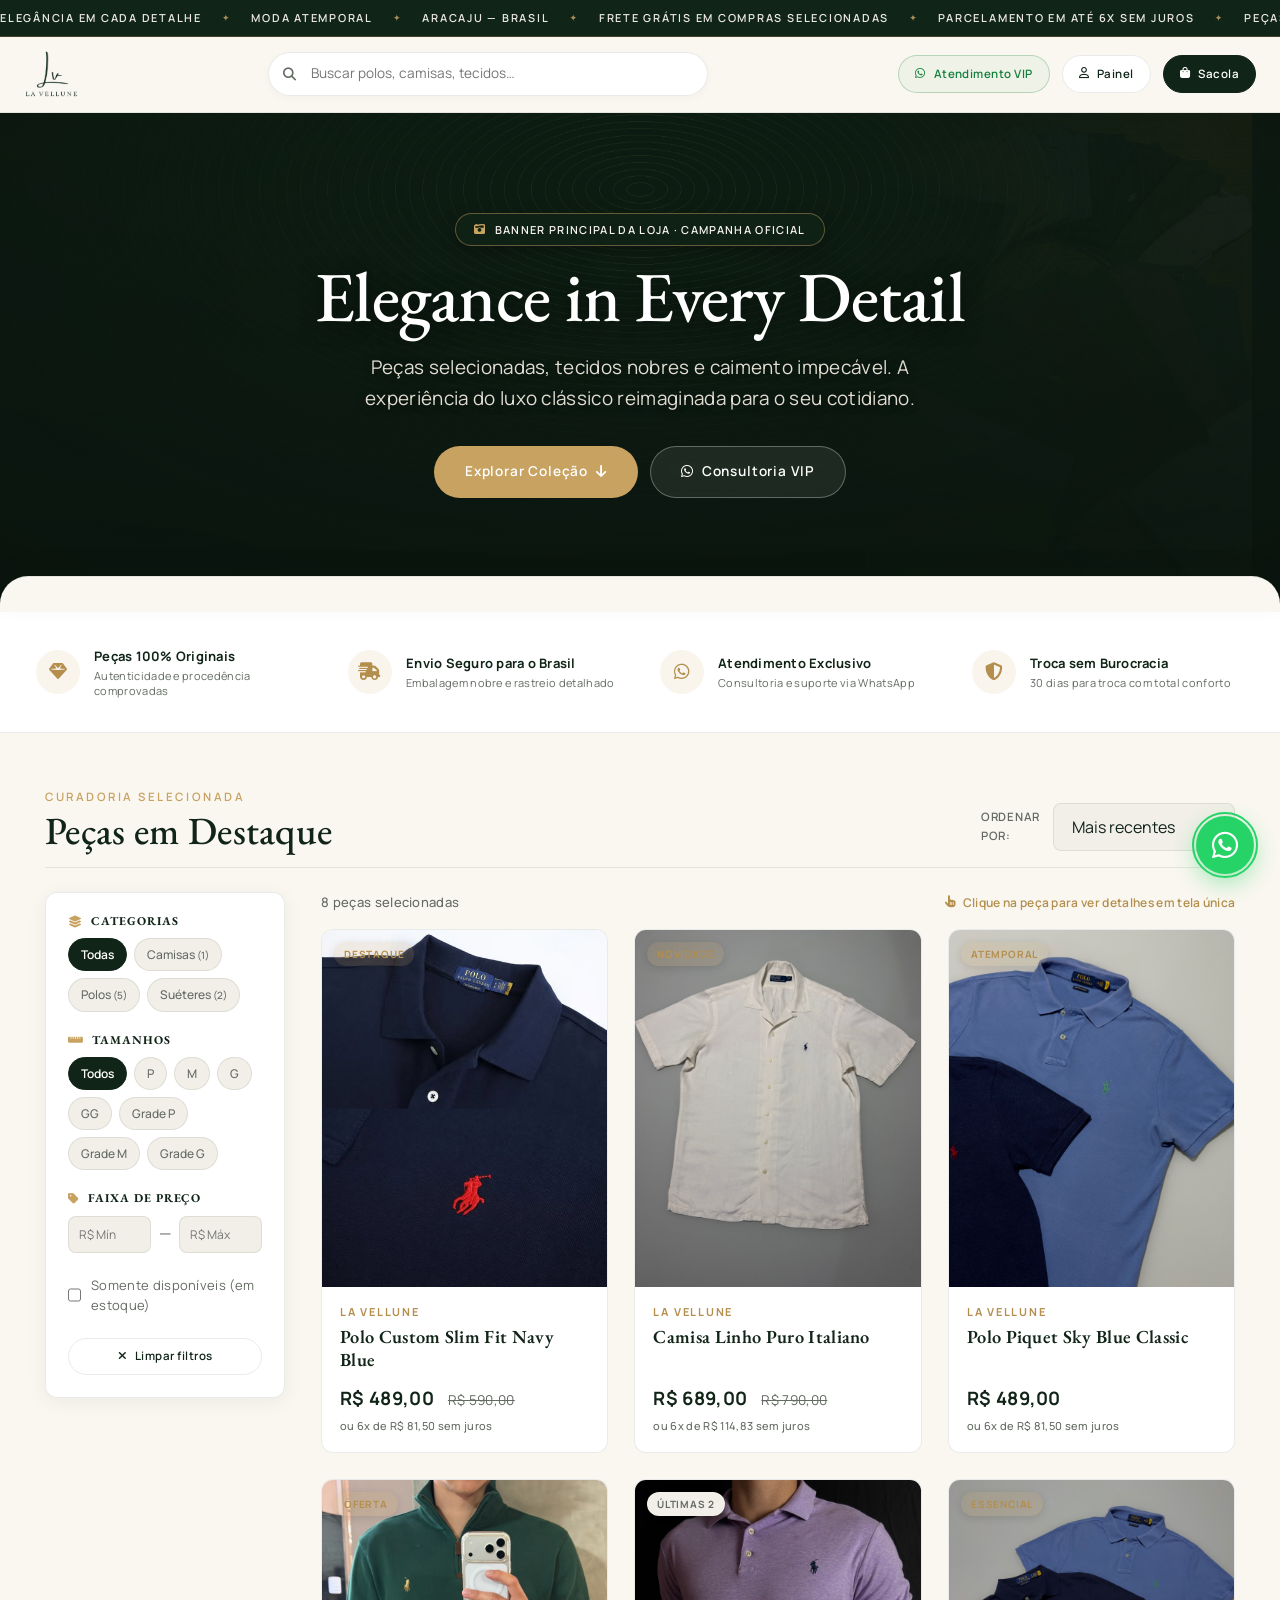
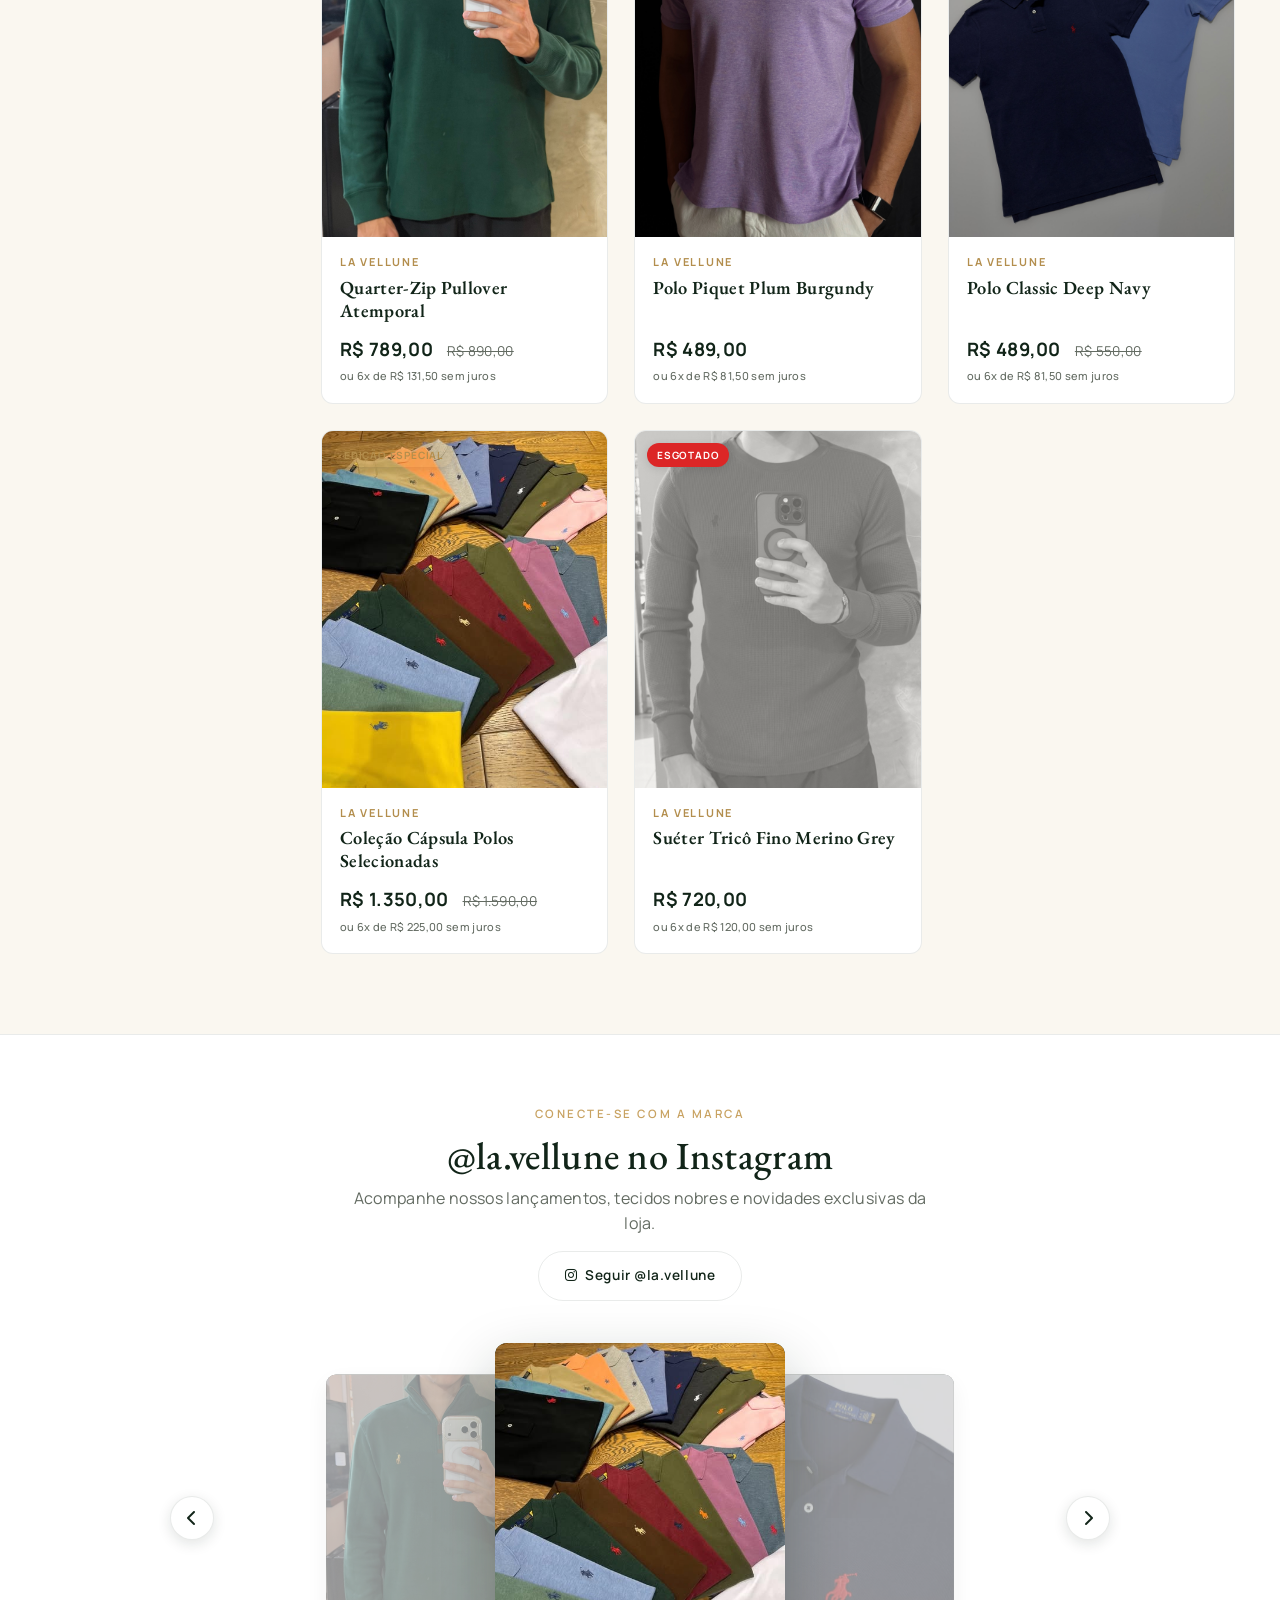
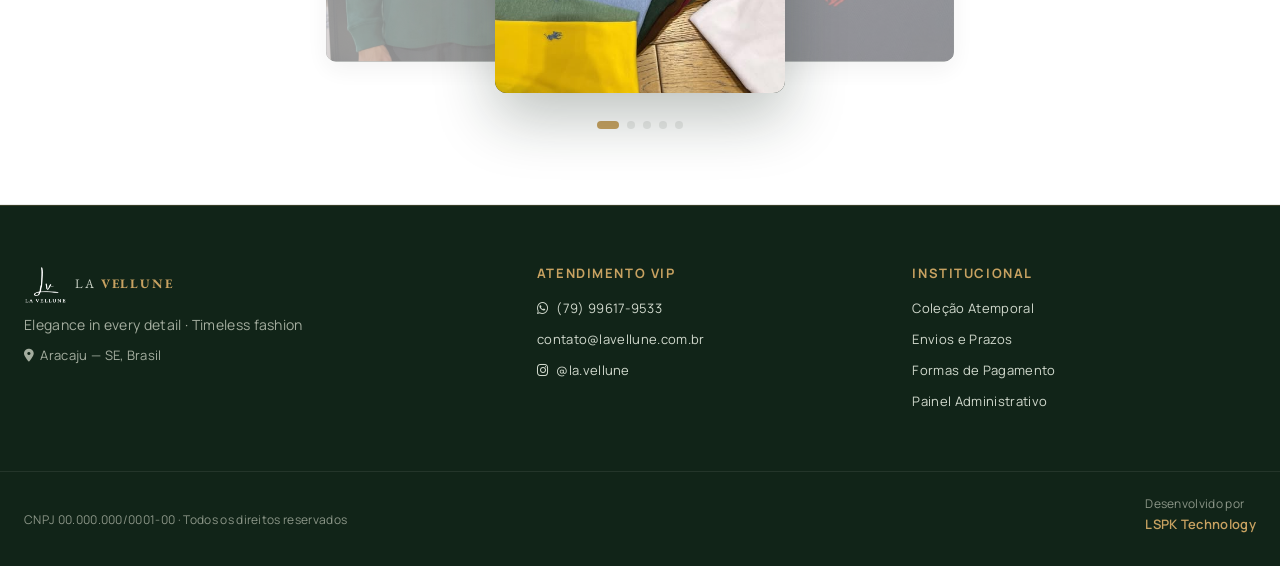
==== commit 51d00ec8: "feat(store): tela unica no modal de produto sem rolagem, banner oficial hero, carrossel 3D instagram" ====
--- a/index.html
+++ b/index.html
@@ -10,9 +10,9 @@
   <link rel="preconnect" href="https://fonts.gstatic.com" crossorigin>
   <link href="https://fonts.googleapis.com/css2?family=EB+Garamond:ital,wght@0,400;0,500;0,600;0,700;1,400;1,600&family=Manrope:wght@300;400;500;600;700&display=swap" rel="stylesheet">
   <link rel="stylesheet" href="https://cdnjs.cloudflare.com/ajax/libs/font-awesome/6.5.1/css/all.min.css">
-  <link rel="stylesheet" href="css/tokens.css?v=20261006d">
-  <link rel="stylesheet" href="css/base.css?v=20261006d">
-  <link rel="stylesheet" href="css/store.css?v=20261006d">
+  <link rel="stylesheet" href="css/tokens.css?v=20261006e">
+  <link rel="stylesheet" href="css/base.css?v=20261006e">
+  <link rel="stylesheet" href="css/store.css?v=20261006e">
 </head>
 <body>
 
@@ -83,23 +83,27 @@
     </div>
   </header>
 
-  <!-- Hero Editorial (NT Eleganz Luxury Style) -->
-  <section class="hero">
+  <!-- Hero Editorial com Fundo Indicativo de Banner da Loja -->
+  <section class="hero hero-with-banner">
+    <div class="hero-banner-bg" style="background-image: url('assets/images/hero-banner.jpg');"></div>
     <div class="hero-bg-overlay"></div>
     <div class="container hero-content">
       <div class="hero-badge-wrap">
-        <span class="hero-badge">ARACAJU · BRASIL · COLEÇÃO ATEMPORAL</span>
+        <span class="hero-banner-indicator">
+          <i class="fas fa-camera-retro"></i>
+          <span>Banner Principal da Loja · Campanha Oficial</span>
+        </span>
       </div>
       <h1 class="hero-title">Elegance in Every Detail</h1>
       <p class="hero-subtitle">
-        Peças selecionadas, tecidos nobres e caimento impecável. A sofisticação do luxo clássico reimaginada para o seu cotidiano.
+        Peças selecionadas, tecidos nobres e caimento impecável. A experiência do luxo clássico reimaginada para o seu cotidiano.
       </p>
       <div class="hero-actions">
         <button class="btn btn-primary" id="hero-cta">
           <span>Explorar Coleção</span>
           <i class="fas fa-arrow-down"></i>
         </button>
-        <a id="hero-wpp-cta" href="https://wa.me/5579996179533?text=Ol%C3%A1!%20Gostaria%20de%20conhecer%20a%20nova%20cole%C3%A7%C3%A3o%20da%20La%20Vellune." target="_blank" rel="noopener" class="btn btn-outline">
+        <a id="hero-wpp-cta" href="https://wa.me/5579996179533?text=Ol%C3%A1!%20Gostaria%20de%20conhecer%20a%20nova%20cole%C3%A7%C3%A3o%20da%20La%20Vellune." target="_blank" rel="noopener" class="btn btn-outline hero-btn-wpp">
           <i class="fab fa-whatsapp"></i>
           <span>Consultoria VIP</span>
         </a>
@@ -107,8 +111,13 @@
     </div>
   </section>
 
+  <!-- Efeito de Transição Suave entre Sessões (Banner -> Vitrine) -->
+  <div class="section-transition-stage" aria-hidden="true">
+    <div class="transition-curve"></div>
+  </div>
+
   <!-- Luxury Trust Pillars Bar -->
-  <section class="trust-bar">
+  <section class="trust-bar" data-reveal>
     <div class="container trust-grid">
       <div class="trust-item">
         <div class="trust-icon"><i class="fas fa-gem"></i></div>
@@ -143,8 +152,8 @@
 
   <!-- Catalog Section -->
   <main class="catalog" id="catalogo">
-    <div class="container">
-      <div class="catalog-head">
+    <div class="container catalog-full-container">
+      <div class="catalog-head" data-reveal>
         <div>
           <span class="kicker">Curadoria Selecionada</span>
           <h2 class="catalog-title">Peças em Destaque</h2>
@@ -161,8 +170,8 @@
       </div>
 
       <div class="catalog-grid-wrap">
-        <!-- Sidebar Filters -->
-        <aside class="filters">
+        <!-- Sidebar Filters (Alinhados totalmente à esquerda) -->
+        <aside class="filters" data-reveal>
           <div class="filter-group">
             <h4 class="filter-title"><i class="fas fa-layer-group"></i> Categorias</h4>
             <div class="chip-row" id="f-categories"></div>
@@ -193,10 +202,10 @@
         </aside>
 
         <!-- Product Cards Grid -->
-        <section class="products-section">
+        <section class="products-section" data-reveal>
           <div class="toolbar">
             <span class="count" id="result-count">Carregando catálogo…</span>
-            <span class="click-hint"><i class="fas fa-hand-pointer"></i> Clique em qualquer peça para ver detalhes</span>
+            <span class="click-hint"><i class="fas fa-hand-pointer"></i> Clique na peça para ver detalhes em tela única</span>
           </div>
           <div class="product-grid" id="grid"></div>
         </section>
@@ -204,36 +213,70 @@
     </div>
   </main>
 
-  <!-- Instagram Story Banner Section -->
-  <section class="instagram-section">
+  <!-- Carrossel 3D CoverFlow do Instagram (Centro com Destaque e Laterais com Profundidade) -->
+  <section class="instagram-section" data-reveal>
     <div class="container">
       <div class="insta-header">
-        <span class="kicker">Siga a La Vellune</span>
+        <span class="kicker">Conecte-se com a marca</span>
         <h2>@la.vellune no Instagram</h2>
-        <p class="muted">Acompanhe nossas novidades, lançamentos e bastidores diretamente em nosso perfil.</p>
+        <p class="muted">Acompanhe nossos lançamentos, tecidos nobres e novidades exclusivas da loja.</p>
         <a href="https://www.instagram.com/la.vellune/" target="_blank" rel="noopener" class="btn btn-outline insta-btn">
           <i class="fab fa-instagram"></i>
-          <span>Ver no Instagram</span>
+          <span>Seguir @la.vellune</span>
         </a>
       </div>
-      <div class="insta-grid">
-        <a href="https://www.instagram.com/la.vellune/" target="_blank" rel="noopener" class="insta-card">
-          <img src="assets/images/instagram/post2.jpg" alt="La Vellune Coleção de Polos" loading="lazy">
-          <div class="insta-overlay"><i class="fab fa-instagram"></i></div>
-        </a>
-        <a href="https://www.instagram.com/la.vellune/" target="_blank" rel="noopener" class="insta-card">
-          <img src="assets/images/instagram/post3.jpg" alt="La Vellune Polo Custom Navy" loading="lazy">
-          <div class="insta-overlay"><i class="fab fa-instagram"></i></div>
-        </a>
-        <a href="https://www.instagram.com/la.vellune/" target="_blank" rel="noopener" class="insta-card">
-          <img src="assets/images/instagram/post1.jpg" alt="La Vellune Texturas Nobres" loading="lazy">
-          <div class="insta-overlay"><i class="fab fa-instagram"></i></div>
-        </a>
-        <a href="https://www.instagram.com/la.vellune/" target="_blank" rel="noopener" class="insta-card">
-          <img src="assets/images/products/camisa-linho.jpeg" alt="La Vellune Linho Puro" loading="lazy">
-          <div class="insta-overlay"><i class="fab fa-instagram"></i></div>
-        </a>
-      </div>
+
+      <!-- Carrossel 3D CoverFlow -->
+      <div class="insta-carousel-container">
+        <button class="carousel-nav-btn prev" id="insta-prev" aria-label="Imagem anterior">
+          <i class="fas fa-chevron-left"></i>
+        </button>
+
+        <div class="insta-carousel-stage" id="insta-stage">
+          <div class="insta-slide" data-idx="0">
+            <img src="assets/images/instagram/post2.jpg" alt="Coleção de Polos Atemporais">
+            <a href="https://www.instagram.com/la.vellune/" target="_blank" rel="noopener" class="insta-slide-overlay">
+              <i class="fab fa-instagram"></i>
+              <span>Ver no Instagram</span>
+            </a>
+          </div>
+          <div class="insta-slide" data-idx="1">
+            <img src="assets/images/instagram/post3.jpg" alt="Polo Ralph Lauren Navy">
+            <a href="https://www.instagram.com/la.vellune/" target="_blank" rel="noopener" class="insta-slide-overlay">
+              <i class="fab fa-instagram"></i>
+              <span>Ver no Instagram</span>
+            </a>
+          </div>
+          <div class="insta-slide" data-idx="2">
+            <img src="assets/images/instagram/post1.jpg" alt="Textura em Algodão Piquet Nobre">
+            <a href="https://www.instagram.com/la.vellune/" target="_blank" rel="noopener" class="insta-slide-overlay">
+              <i class="fab fa-instagram"></i>
+              <span>Ver no Instagram</span>
+            </a>
+          </div>
+          <div class="insta-slide" data-idx="3">
+            <img src="assets/images/products/camisa-linho.jpeg" alt="Camisa em Linho Puro Italiano">
+            <a href="https://www.instagram.com/la.vellune/" target="_blank" rel="noopener" class="insta-slide-overlay">
+              <i class="fab fa-instagram"></i>
+              <span>Ver no Instagram</span>
+            </a>
+          </div>
+          <div class="insta-slide" data-idx="4">
+            <img src="assets/images/products/quarter-zip.jpeg" alt="Quarter-Zip Pullover Atemporal">
+            <a href="https://www.instagram.com/la.vellune/" target="_blank" rel="noopener" class="insta-slide-overlay">
+              <i class="fab fa-instagram"></i>
+              <span>Ver no Instagram</span>
+            </a>
+          </div>
+        </div>
+
+        <button class="carousel-nav-btn next" id="insta-next" aria-label="Próxima imagem">
+          <i class="fas fa-chevron-right"></i>
+        </button>
+      </div>
+
+      <!-- Indicadores / Dots -->
+      <div class="carousel-dots-row" id="insta-dots"></div>
     </div>
   </section>
 
@@ -280,7 +323,7 @@
   </a>
 
   <!-- Scripts -->
-  <script src="js/data.js?v=20261006d"></script>
-  <script src="js/store.js?v=20261006d"></script>
+  <script src="js/data.js?v=20261006e"></script>
+  <script src="js/store.js?v=20261006e"></script>
 </body>
 </html>
--- a/css/tokens.css
+++ b/css/tokens.css
@@ -63,7 +63,7 @@
   --radius-pill: 999px;
   --shadow: 0 20px 60px rgba(17, 36, 24, 0.14);
   --shadow-sm: 0 4px 20px rgba(17, 36, 24, 0.06);
-  --container: 1240px;
+  --container: 1440px;
   --header-h: 76px;
 
   /* Transições */
--- a/css/store.css
+++ b/css/store.css
@@ -1,7 +1,8 @@
 /* ============================================================
    LA VELLUNE — ESTILOS DA VITRINE (QUIET LUXURY & ALTA COSTURA)
    Inspirado no visual NT Eleganz (animações, marquee, cards nobres)
-   e no modal interativo de produto estilo FB Elegance.
+   com modal de produto estilo FB Elegance (100% em tela única)
+   e carrossel 3D CoverFlow do Instagram com profundidade.
    ============================================================ */
 
 /* ---- Top Marquee Ticker (NT Eleganz Style) ---- */
@@ -47,7 +48,7 @@
   top: 0;
   z-index: 50;
   height: var(--header-h);
-  background: rgba(250, 247, 240, 0.94);
+  background: rgba(250, 247, 240, 0.95);
   backdrop-filter: blur(16px);
   -webkit-backdrop-filter: blur(16px);
   border-bottom: 1px solid var(--border);
@@ -201,54 +202,81 @@
   .header-search { display: none; }
 }
 
-/* ---- Hero Editorial (NT Eleganz Luxury Style) ---- */
-.hero {
+/* ---- Hero com Fundo de Banner Oficial da Loja ---- */
+.hero-with-banner {
   position: relative;
-  padding: 90px 0 80px;
+  padding: 100px 0 110px;
   text-align: center;
+  background-color: #112418;
+  overflow: hidden;
+  color: #ffffff;
+}
+.hero-banner-bg {
+  position: absolute;
+  inset: 0;
+  background-size: cover;
+  background-position: center;
+  background-repeat: no-repeat;
+  filter: brightness(0.72) saturate(1.1);
+  transform: scale(1.02);
+  transition: transform 12s ease-out;
+}
+.hero-with-banner:hover .hero-banner-bg {
+  transform: scale(1.06);
+}
+.hero-bg-overlay {
+  position: absolute;
+  inset: 0;
   background:
-    radial-gradient(1100px 480px at 50% 0%, rgba(200, 162, 97, 0.18), transparent 70%),
-    linear-gradient(180deg, #faf7f0 0%, #f4efe4 100%);
-  border-bottom: 1px solid var(--border);
-  overflow: hidden;
+    radial-gradient(1100px 500px at 50% 30%, rgba(17, 36, 24, 0.4), rgba(10, 20, 14, 0.88)),
+    linear-gradient(180deg, rgba(17, 36, 24, 0.3) 0%, rgba(10, 20, 14, 0.85) 100%);
+  z-index: 1;
 }
 .hero-content {
   position: relative;
   z-index: 2;
-  max-width: 840px;
+  max-width: 860px;
 }
 .hero-badge-wrap {
   margin-bottom: var(--sp-3);
 }
-.hero-badge {
+.hero-banner-indicator {
   display: inline-flex;
   align-items: center;
   gap: 8px;
-  padding: 6px 16px;
-  background: rgba(200, 162, 97, 0.12);
-  border: 1px solid rgba(200, 162, 97, 0.35);
+  padding: 7px 18px;
+  background: rgba(17, 36, 24, 0.65);
+  backdrop-filter: blur(10px);
+  -webkit-backdrop-filter: blur(10px);
+  border: 1px solid rgba(200, 162, 97, 0.45);
   border-radius: var(--radius-pill);
   font-size: 11px;
-  font-weight: 700;
-  letter-spacing: 0.18em;
+  font-weight: 600;
+  letter-spacing: 0.12em;
   text-transform: uppercase;
-  color: var(--accent-2);
+  color: #f7f4ec;
+  box-shadow: 0 4px 16px rgba(0, 0, 0, 0.3);
+}
+.hero-banner-indicator i {
+  color: var(--accent);
 }
 .hero-title {
   font-size: clamp(2.6rem, 5.8vw, 4.4rem);
   font-family: var(--font-display);
   font-weight: 500;
   letter-spacing: -0.01em;
-  color: var(--text);
+  color: #ffffff;
   line-height: 1.1;
   margin-bottom: var(--sp-4);
+  text-shadow: 0 3px 20px rgba(0, 0, 0, 0.5);
 }
 .hero-subtitle {
-  color: var(--muted);
+  color: #e2ddd2;
   font-size: clamp(1rem, 1.8vw, 1.18rem);
   line-height: 1.65;
   max-width: 620px;
   margin: 0 auto var(--sp-6);
+  text-shadow: 0 2px 10px rgba(0, 0, 0, 0.4);
 }
 .hero-actions {
   display: flex;
@@ -262,9 +290,41 @@
   font-size: var(--fs-sm);
   letter-spacing: 0.06em;
 }
-.hero-actions .btn-outline {
-  border-color: rgba(17, 36, 24, 0.2);
-  background: var(--surface);
+.hero-btn-wpp {
+  border-color: rgba(255, 255, 255, 0.3) !important;
+  color: #ffffff !important;
+  background: rgba(255, 255, 255, 0.08) !important;
+  backdrop-filter: blur(8px);
+}
+.hero-btn-wpp:hover {
+  background: #15803d !important;
+  border-color: #15803d !important;
+}
+
+/* ---- Transição Suave entre Sessões (Banner -> Vitrine) ---- */
+.section-transition-stage {
+  position: relative;
+  margin-top: -32px;
+  z-index: 10;
+}
+.transition-curve {
+  height: 36px;
+  background: var(--bg);
+  border-radius: 28px 28px 0 0;
+  border-top: 1px solid var(--border);
+  box-shadow: 0 -8px 24px rgba(17, 36, 24, 0.06);
+}
+
+/* ---- Animações de Entrada ao Rolar (Scroll Reveal) ---- */
+[data-reveal] {
+  opacity: 0;
+  transform: translateY(28px);
+  transition: opacity 0.75s cubic-bezier(0.16, 1, 0.3, 1), transform 0.75s cubic-bezier(0.16, 1, 0.3, 1);
+  will-change: opacity, transform;
+}
+[data-reveal].is-revealed {
+  opacity: 1;
+  transform: translateY(0);
 }
 
 /* ---- Barra de Benefícios de Luxo (Trust Bar) ---- */
@@ -318,9 +378,13 @@
   line-height: 1.35;
 }
 
-/* ---- Catálogo & Grid ---- */
+/* ---- Catálogo & Grid Ampliado (Filtros Totalmente à Esquerda) ---- */
 .catalog {
-  padding: 56px 0 80px;
+  padding: 50px 0 80px;
+}
+.catalog-full-container {
+  max-width: 1440px;
+  padding-inline: clamp(20px, 3.5vw, 48px);
 }
 .catalog-head {
   display: flex;
@@ -328,7 +392,7 @@
   justify-content: space-between;
   flex-wrap: wrap;
   gap: var(--sp-4);
-  margin-bottom: var(--sp-6);
+  margin-bottom: var(--sp-5);
   padding-bottom: var(--sp-4);
   border-bottom: 1px solid var(--border);
 }
@@ -350,28 +414,29 @@
 }
 .catalog-grid-wrap {
   display: grid;
-  grid-template-columns: 260px 1fr;
-  gap: var(--sp-6);
+  grid-template-columns: 240px 1fr;
+  gap: 36px;
   align-items: start;
 }
-@media (max-width: 880px) {
+@media (max-width: 900px) {
   .catalog-grid-wrap { grid-template-columns: 1fr; }
 }
 
-/* ---- Filtros (Sidebar) ---- */
+/* ---- Filtros (Sidebar Totalmente à Esquerda) ---- */
 .filters {
   position: sticky;
   top: calc(var(--header-h) + 20px);
   background: var(--surface);
   border: 1px solid var(--border);
   border-radius: var(--radius);
-  padding: 24px;
+  padding: 22px;
   display: flex;
   flex-direction: column;
-  gap: 24px;
+  gap: 22px;
   box-shadow: var(--shadow-sm);
-}
-@media (max-width: 880px) {
+  width: 100%;
+}
+@media (max-width: 900px) {
   .filters { position: static; }
 }
 .filter-title {
@@ -380,7 +445,7 @@
   letter-spacing: 0.08em;
   text-transform: uppercase;
   color: var(--text);
-  margin-bottom: 12px;
+  margin-bottom: 10px;
   display: flex;
   align-items: center;
   gap: 8px;
@@ -391,10 +456,10 @@
 .chip-row {
   display: flex;
   flex-wrap: wrap;
-  gap: 8px;
+  gap: 7px;
 }
 .chip {
-  padding: 7px 14px;
+  padding: 6px 12px;
   border: 1px solid var(--border);
   border-radius: var(--radius-pill);
   font-size: 12px;
@@ -441,7 +506,7 @@
   width: 100%;
 }
 
-/* ---- Toolbar & Product Cards Grid ---- */
+/* ---- Toolbar & Cards Grid ---- */
 .toolbar {
   display: flex;
   align-items: center;
@@ -470,7 +535,7 @@
   gap: 26px;
 }
 
-/* ---- Card de Produto (Estilo NT Eleganz) ---- */
+/* ---- Card de Produto (NT Eleganz Style) ---- */
 .card {
   background: var(--surface);
   border: 1px solid var(--border);
@@ -503,7 +568,6 @@
   transform: scale(1.06);
 }
 
-/* Estado Esgotado */
 .card.is-out-of-stock .card-media img {
   filter: grayscale(100%);
   opacity: 0.6;
@@ -530,7 +594,6 @@
   color: #ffffff !important;
 }
 
-/* Botão flutuante Ver Detalhes no Card */
 .card-hover-overlay {
   position: absolute;
   bottom: 0;
@@ -572,10 +635,10 @@
 }
 
 .card-body {
-  padding: 18px 20px 20px;
+  padding: 16px 18px 18px;
   display: flex;
   flex-direction: column;
-  gap: 6px;
+  gap: 5px;
   flex: 1;
 }
 .card-brand {
@@ -594,7 +657,7 @@
 }
 .card-foot {
   margin-top: auto;
-  padding-top: 10px;
+  padding-top: 8px;
   display: flex;
   flex-direction: column;
   gap: 3px;
@@ -616,21 +679,22 @@
 }
 
 /* ============================================================
-   MODAL DE PRODUTO INTERATIVO (ESTILO FB ELEGANCE)
-   Abre sobreposto na mesma página sem navegar.
+   MODAL DE PRODUTO COMPACTO (100% EM TELA ÚNICA - SEM ROLAGEM)
+   Design refinado estilo FB Elegance onde todas as opções
+   cabem perfeitamente no viewport sem scrollbar interna.
    ============================================================ */
 .modal-backdrop {
   position: fixed;
   inset: 0;
   z-index: 1000;
-  background: rgba(17, 36, 24, 0.68);
+  background: rgba(17, 36, 24, 0.7);
   backdrop-filter: blur(12px);
   -webkit-backdrop-filter: blur(12px);
   display: flex;
   align-items: center;
   justify-content: center;
-  padding: 20px;
-  animation: modalFadeIn 0.25s cubic-bezier(0.16, 1, 0.3, 1) both;
+  padding: 16px;
+  animation: modalFadeIn 0.22s cubic-bezier(0.16, 1, 0.3, 1) both;
 }
 @keyframes modalFadeIn {
   from { opacity: 0; }
@@ -641,45 +705,48 @@
   background: var(--surface);
   border: 1px solid rgba(17, 36, 24, 0.12);
   border-radius: 16px;
-  max-width: 960px;
+  max-width: 860px;
   width: 100%;
-  max-height: 90vh;
-  overflow-y: auto;
-  box-shadow: 0 28px 80px rgba(17, 36, 24, 0.28);
+  max-height: min(600px, 86vh);
+  height: min(600px, 86vh);
+  overflow: hidden;
+  box-shadow: 0 28px 80px rgba(17, 36, 24, 0.3);
   display: grid;
-  grid-template-columns: 1.05fr 1fr;
+  grid-template-columns: 1fr 1.05fr;
   position: relative;
-  animation: modalPopIn 0.3s cubic-bezier(0.16, 1, 0.3, 1) both;
+  animation: modalPopIn 0.28s cubic-bezier(0.16, 1, 0.3, 1) both;
 }
 @keyframes modalPopIn {
-  from { transform: scale(0.96) translateY(12px); opacity: 0; }
+  from { transform: scale(0.96) translateY(10px); opacity: 0; }
   to { transform: scale(1) translateY(0); opacity: 1; }
 }
 
 @media (max-width: 768px) {
   .modal-card {
     grid-template-columns: 1fr;
-    max-height: 94vh;
+    max-height: 92vh;
+    height: auto;
+    overflow-y: auto;
   }
 }
 
 .modal-close-btn {
   position: absolute;
-  top: 16px;
-  right: 16px;
-  z-index: 10;
-  width: 40px;
-  height: 40px;
+  top: 14px;
+  right: 14px;
+  z-index: 15;
+  width: 36px;
+  height: 36px;
   border-radius: 50%;
   background: var(--surface);
   border: 1px solid var(--border);
   display: grid;
   place-items: center;
-  font-size: 18px;
+  font-size: 16px;
   color: var(--text);
   cursor: pointer;
   transition: all var(--t);
-  box-shadow: 0 4px 12px rgba(0, 0, 0, 0.1);
+  box-shadow: 0 3px 10px rgba(0, 0, 0, 0.12);
 }
 .modal-close-btn:hover {
   background: var(--text);
@@ -687,17 +754,21 @@
   transform: rotate(90deg);
 }
 
-/* Galeria do Modal */
+/* Galeria Esquerda Compacta */
 .modal-gallery {
   display: flex;
   flex-direction: column;
   background: #f2efe8;
   position: relative;
+  height: 100%;
+  overflow: hidden;
 }
 .modal-main-img-wrap {
   position: relative;
-  aspect-ratio: 4 / 5;
+  flex: 1;
+  min-height: 0;
   overflow: hidden;
+  background: #f2efe8;
 }
 .modal-main-img {
   width: 100%;
@@ -707,52 +778,66 @@
 }
 .modal-gallery-badge {
   position: absolute;
-  top: 16px;
-  left: 16px;
+  top: 12px;
+  left: 12px;
   z-index: 5;
 }
 .modal-thumbs-row {
   display: flex;
-  gap: 10px;
-  padding: 12px 16px;
+  gap: 8px;
+  padding: 8px 12px;
   background: var(--surface);
   border-top: 1px solid var(--border);
   overflow-x: auto;
+  flex-shrink: 0;
+  height: 58px;
 }
 .modal-thumb {
-  width: 62px;
-  height: 74px;
+  width: 44px;
+  height: 100%;
   object-fit: cover;
-  border-radius: 6px;
+  border-radius: 5px;
   border: 2px solid transparent;
   cursor: pointer;
   opacity: 0.65;
   transition: all var(--t);
   flex-shrink: 0;
 }
-.modal-thumb:hover {
-  opacity: 1;
-}
+.modal-thumb:hover { opacity: 1; }
 .modal-thumb.active {
   border-color: var(--accent);
   opacity: 1;
-  box-shadow: 0 2px 8px rgba(200, 162, 97, 0.3);
-}
-
-/* Detalhes do Produto no Modal */
+  box-shadow: 0 2px 6px rgba(200, 162, 97, 0.3);
+}
+
+/* Detalhes Direita Compactos (Zero Rolagem) */
 .modal-info {
-  padding: 34px 36px;
+  padding: 22px 26px;
   display: flex;
   flex-direction: column;
-  gap: 14px;
-  overflow-y: auto;
-}
-@media (max-width: 520px) {
-  .modal-info { padding: 24px; }
-}
-
+  justify-content: space-between;
+  height: 100%;
+  box-sizing: border-box;
+  overflow: hidden;
+  gap: 8px;
+}
+@media (max-width: 768px) {
+  .modal-info {
+    padding: 20px;
+    height: auto;
+    overflow: visible;
+    gap: 12px;
+  }
+}
+
+.modal-header-block {
+  display: flex;
+  flex-direction: column;
+  gap: 3px;
+  padding-right: 32px;
+}
 .modal-kicker {
-  font-size: 11px;
+  font-size: 10px;
   letter-spacing: 0.16em;
   text-transform: uppercase;
   color: var(--accent-2);
@@ -760,120 +845,130 @@
 }
 .modal-title {
   font-family: var(--font-display);
-  font-size: clamp(1.6rem, 2.8vw, 2.1rem);
-  font-weight: 600;
-  line-height: 1.15;
-  color: var(--text);
-}
-.modal-pricing-box {
-  padding: 14px 18px;
+  font-size: 1.35rem;
+  font-weight: 600;
+  line-height: 1.2;
+  color: var(--text);
+  margin: 0;
+}
+
+.modal-pricing-compact {
+  display: flex;
+  align-items: center;
+  justify-content: space-between;
   background: var(--surface-2);
+  padding: 8px 14px;
   border-radius: var(--radius-sm);
+  flex-wrap: wrap;
+  gap: 6px;
+}
+.modal-price-main {
+  display: flex;
+  align-items: baseline;
+  gap: 6px;
+}
+.modal-price-main .price {
+  font-size: 1.35rem;
+  font-weight: 700;
+  color: var(--text);
+}
+.modal-pricing-right {
   display: flex;
   flex-direction: column;
-  gap: 4px;
-}
-.modal-price-main {
-  display: flex;
-  align-items: baseline;
-  gap: 10px;
-}
-.modal-price-main .price {
-  font-size: 1.7rem;
-  color: var(--text);
+  align-items: flex-end;
+  gap: 1px;
 }
 .modal-installment-text {
-  font-size: 12px;
+  font-size: 11px;
   color: var(--muted);
   font-weight: 500;
 }
 .modal-pix-badge {
-  display: inline-flex;
-  align-items: center;
-  gap: 6px;
-  font-size: 12px;
+  font-size: 11px;
   color: #15803d;
   font-weight: 700;
 }
 
-/* Status do Estoque */
 .modal-stock-status {
   display: flex;
   align-items: center;
-  gap: 8px;
-  font-size: 12px;
+  gap: 6px;
+  font-size: 11px;
   font-weight: 600;
 }
 .modal-stock-status.in-stock { color: #15803d; }
 .modal-stock-status.out-stock { color: #dc2626; }
 .stock-dot {
-  width: 8px;
-  height: 8px;
+  width: 7px;
+  height: 7px;
   border-radius: 50%;
   background: currentColor;
 }
 
-.modal-desc {
-  font-size: 0.95rem;
-  line-height: 1.65;
-  color: #434d42;
-}
-
-/* Seletores de Tamanho e Cor */
+.modal-desc-compact {
+  font-size: 12px;
+  line-height: 1.45;
+  color: #4b544a;
+  display: -webkit-box;
+  -webkit-line-clamp: 2;
+  -webkit-box-orient: vertical;
+  overflow: hidden;
+}
+
+/* Seletores Compactos */
+.modal-selectors-cluster {
+  display: flex;
+  flex-direction: column;
+  gap: 6px;
+}
 .modal-selector-group {
   display: flex;
-  flex-direction: column;
+  align-items: center;
   gap: 8px;
-}
-.selector-label-row {
-  display: flex;
-  align-items: center;
-  justify-content: space-between;
+  flex-wrap: wrap;
 }
 .selector-label {
   font-size: 11px;
   font-weight: 700;
-  letter-spacing: 0.08em;
+  letter-spacing: 0.04em;
   text-transform: uppercase;
   color: var(--muted);
-}
-.selector-guide-link {
-  font-size: 11px;
-  color: var(--accent-2);
-  text-decoration: underline;
-  cursor: pointer;
+  min-width: 58px;
 }
 .modal-options-row {
   display: flex;
+  gap: 6px;
   flex-wrap: wrap;
-  gap: 8px;
 }
 .modal-opt-btn {
-  padding: 8px 16px;
+  padding: 5px 12px;
   border: 1px solid var(--border);
   border-radius: var(--radius-sm);
   background: var(--surface);
-  font-size: 13px;
+  font-size: 11px;
   font-weight: 600;
   color: var(--text);
   cursor: pointer;
   transition: all var(--t);
 }
-.modal-opt-btn:hover {
-  border-color: var(--accent);
-}
+.modal-opt-btn:hover { border-color: var(--accent); }
 .modal-opt-btn.active {
   background: var(--text);
   color: #ffffff;
   border-color: var(--text);
-  box-shadow: 0 2px 8px rgba(17, 36, 24, 0.15);
-}
-
-/* Stepper de Quantidade */
-.modal-qty-row {
-  display: flex;
-  align-items: center;
-  gap: 14px;
+}
+
+/* Linha de Quantidade e Compra */
+.modal-actions-cluster {
+  display: flex;
+  flex-direction: column;
+  gap: 7px;
+}
+.modal-btn-row {
+  display: grid;
+  grid-template-columns: auto 1fr;
+  gap: 8px;
+  align-items: center;
 }
 .modal-stepper {
   display: inline-flex;
@@ -884,158 +979,247 @@
   overflow: hidden;
 }
 .modal-stepper button {
-  width: 36px;
+  width: 32px;
   height: 36px;
   display: grid;
   place-items: center;
   color: var(--text);
-  font-size: 16px;
+  font-size: 14px;
   font-weight: 600;
   cursor: pointer;
-  transition: background var(--t);
-}
-.modal-stepper button:hover {
-  background: var(--surface-2);
-}
+  background: none;
+  border: none;
+}
+.modal-stepper button:hover { background: var(--surface-2); }
 .modal-stepper span {
-  min-width: 36px;
+  min-width: 28px;
   text-align: center;
   font-weight: 700;
-  font-size: 14px;
-}
-
-/* Ações do Modal */
-.modal-actions-stack {
-  margin-top: 10px;
-  display: flex;
-  flex-direction: column;
-  gap: 10px;
-}
+  font-size: 13px;
+}
+
 .btn-modal-add {
-  padding: 15px 24px;
-  font-size: 14px;
-  letter-spacing: 0.06em;
+  padding: 10px 18px;
+  font-size: 12.5px;
+  font-weight: 700;
+  letter-spacing: 0.04em;
   background: var(--accent);
   color: #ffffff;
   border-radius: var(--radius-sm);
-  box-shadow: 0 4px 16px rgba(200, 162, 97, 0.35);
-}
-.btn-modal-add:hover {
-  background: var(--accent-2);
-}
+  display: flex;
+  align-items: center;
+  justify-content: center;
+  gap: 6px;
+  transition: background var(--t);
+}
+.btn-modal-add:hover { background: var(--accent-2); }
+
 .btn-modal-wpp {
-  padding: 13px 24px;
-  font-size: 13px;
-  font-weight: 600;
-  letter-spacing: 0.04em;
+  padding: 10px 18px;
+  font-size: 12.5px;
+  font-weight: 600;
   background: #15803d;
   color: #ffffff;
   border-radius: var(--radius-sm);
   display: inline-flex;
   align-items: center;
   justify-content: center;
-  gap: 8px;
+  gap: 7px;
   text-decoration: none;
-  transition: all var(--t);
-}
-.btn-modal-wpp:hover {
-  background: #166534;
-}
-.btn-modal-share {
+  transition: background var(--t);
+}
+.btn-modal-wpp:hover { background: #166534; }
+
+.modal-footer-compact {
+  display: flex;
+  align-items: center;
+  justify-content: space-between;
+  border-top: 1px solid var(--border);
+  padding-top: 7px;
+  font-size: 10.5px;
+  color: var(--muted);
+}
+.modal-share-link {
   background: none;
-  border: 1px solid var(--border);
-  border-radius: var(--radius-sm);
-  padding: 10px 18px;
-  font-size: 12px;
+  border: none;
   color: var(--muted);
-  font-weight: 600;
+  cursor: pointer;
   display: inline-flex;
   align-items: center;
-  justify-content: center;
-  gap: 6px;
-  cursor: pointer;
-  transition: all var(--t);
-}
-.btn-modal-share:hover {
-  color: var(--text);
-  border-color: var(--muted);
-}
-
-.modal-trust-list {
-  margin-top: 8px;
-  padding-top: 14px;
-  border-top: 1px solid var(--border);
-  display: flex;
-  flex-direction: column;
-  gap: 6px;
-  font-size: 11px;
-  color: var(--muted);
-}
-.modal-trust-list span {
-  display: flex;
-  align-items: center;
-  gap: 6px;
-}
-.modal-trust-list i {
-  color: var(--accent);
-}
-
-/* ---- Seção Instagram Feed ---- */
+  gap: 4px;
+  font-size: 10.5px;
+  padding: 0;
+}
+.modal-share-link:hover { color: var(--text); text-decoration: underline; }
+
+/* ============================================================
+   CARROSSEL 3D COVERFLOW DO INSTAGRAM
+   Centro em destaque, imagens laterais com profundidade suave
+   ============================================================ */
 .instagram-section {
-  padding: 70px 0;
+  padding: 65px 0 75px;
   background: var(--surface);
   border-top: 1px solid var(--border);
   border-bottom: 1px solid var(--border);
+  overflow: hidden;
 }
 .insta-header {
   text-align: center;
   max-width: 600px;
-  margin: 0 auto 36px;
+  margin: 0 auto 32px;
 }
 .insta-header h2 {
   font-size: var(--fs-h2);
   margin: 8px 0 10px;
 }
-.insta-btn {
-  margin-top: 16px;
-}
-.insta-grid {
-  display: grid;
-  grid-template-columns: repeat(4, 1fr);
-  gap: 16px;
-}
-@media (max-width: 768px) {
-  .insta-grid { grid-template-columns: repeat(2, 1fr); }
-}
-.insta-card {
+.insta-btn { margin-top: 14px; }
+
+.insta-carousel-container {
   position: relative;
-  aspect-ratio: 1 / 1;
+  max-width: 960px;
+  margin: 0 auto;
+  display: flex;
+  align-items: center;
+  justify-content: center;
+}
+.insta-carousel-stage {
+  position: relative;
+  height: 370px;
+  width: 100%;
+  display: flex;
+  align-items: center;
+  justify-content: center;
+  perspective: 1100px;
+}
+
+.insta-slide {
+  position: absolute;
+  width: 290px;
+  height: 350px;
+  border-radius: var(--radius);
   overflow: hidden;
-  border-radius: var(--radius-sm);
-  display: block;
-}
-.insta-card img {
+  transition: transform 0.6s cubic-bezier(0.16, 1, 0.3, 1), opacity 0.6s var(--t), filter 0.6s var(--t);
+  background: #112418;
+  box-shadow: 0 10px 30px rgba(17, 36, 24, 0.12);
+  user-select: none;
+}
+.insta-slide img {
   width: 100%;
   height: 100%;
   object-fit: cover;
-  transition: transform 0.6s var(--t);
-}
-.insta-overlay {
+  display: block;
+  pointer-events: none;
+}
+.insta-slide-overlay {
   position: absolute;
   inset: 0;
-  background: rgba(17, 36, 24, 0.45);
+  background: rgba(17, 36, 24, 0.55);
+  display: flex;
+  flex-direction: column;
+  align-items: center;
+  justify-content: center;
+  gap: 8px;
+  color: #ffffff;
+  font-size: 13px;
+  font-weight: 600;
+  letter-spacing: 0.04em;
+  opacity: 0;
+  transition: opacity var(--t);
+  text-decoration: none;
+}
+.insta-slide-overlay i { font-size: 26px; color: var(--accent); }
+.insta-slide:hover .insta-slide-overlay { opacity: 1; }
+
+/* Posicionamento 3D CoverFlow */
+.insta-slide.slide-center {
+  transform: translateX(0) scale(1);
+  z-index: 5;
+  opacity: 1;
+  filter: none;
+  box-shadow: 0 24px 60px rgba(17, 36, 24, 0.28);
+  pointer-events: auto;
+}
+.insta-slide.slide-left {
+  transform: translateX(-195px) scale(0.82);
+  z-index: 2;
+  opacity: 0.45;
+  filter: brightness(0.7) blur(0.6px);
+  pointer-events: auto;
+  cursor: pointer;
+}
+.insta-slide.slide-right {
+  transform: translateX(195px) scale(0.82);
+  z-index: 2;
+  opacity: 0.45;
+  filter: brightness(0.7) blur(0.6px);
+  pointer-events: auto;
+  cursor: pointer;
+}
+.insta-slide.slide-hidden {
+  transform: translateX(0) scale(0.6);
+  z-index: 1;
+  opacity: 0;
+  pointer-events: none;
+}
+
+@media (max-width: 680px) {
+  .insta-slide {
+    width: 240px;
+    height: 300px;
+  }
+  .insta-slide.slide-left { transform: translateX(-110px) scale(0.82); }
+  .insta-slide.slide-right { transform: translateX(110px) scale(0.82); }
+  .insta-carousel-stage { height: 320px; }
+}
+
+/* Setas de Navegação do Carrossel */
+.carousel-nav-btn {
+  position: absolute;
+  top: 50%;
+  transform: translateY(-50%);
+  width: 44px;
+  height: 44px;
+  border-radius: 50%;
+  background: var(--surface);
+  border: 1px solid var(--border);
+  color: var(--text);
+  font-size: 16px;
   display: grid;
   place-items: center;
-  color: #ffffff;
-  font-size: 28px;
-  opacity: 0;
-  transition: opacity var(--t);
-}
-.insta-card:hover img {
-  transform: scale(1.08);
-}
-.insta-card:hover .insta-overlay {
-  opacity: 1;
+  cursor: pointer;
+  z-index: 10;
+  transition: all var(--t);
+  box-shadow: 0 4px 14px rgba(17, 36, 24, 0.12);
+}
+.carousel-nav-btn:hover {
+  background: var(--text);
+  color: #ffffff;
+  transform: translateY(-50%) scale(1.08);
+}
+.carousel-nav-btn.prev { left: 10px; }
+.carousel-nav-btn.next { right: 10px; }
+
+.carousel-dots-row {
+  display: flex;
+  align-items: center;
+  justify-content: center;
+  gap: 8px;
+  margin-top: 18px;
+}
+.carousel-dot {
+  width: 8px;
+  height: 8px;
+  border-radius: 50%;
+  background: var(--border);
+  border: none;
+  cursor: pointer;
+  transition: all var(--t);
+  padding: 0;
+}
+.carousel-dot.active {
+  background: var(--accent);
+  width: 22px;
+  border-radius: var(--radius-pill);
 }
 
 /* ---- Rodapé ---- */
@@ -1066,9 +1250,7 @@
   text-transform: uppercase;
   margin-bottom: 12px;
 }
-.footer-logo b {
-  color: var(--accent);
-}
+.footer-logo b { color: var(--accent); }
 .footer-logo-img {
   height: 38px;
   width: auto;
@@ -1106,9 +1288,7 @@
   transition: color var(--t);
   text-decoration: none;
 }
-.site-footer a:hover {
-  color: var(--accent-2);
-}
+.site-footer a:hover { color: var(--accent-2); }
 .footer-bottom {
   border-top: 1px solid rgba(255, 255, 255, 0.08);
   padding: 22px 0;
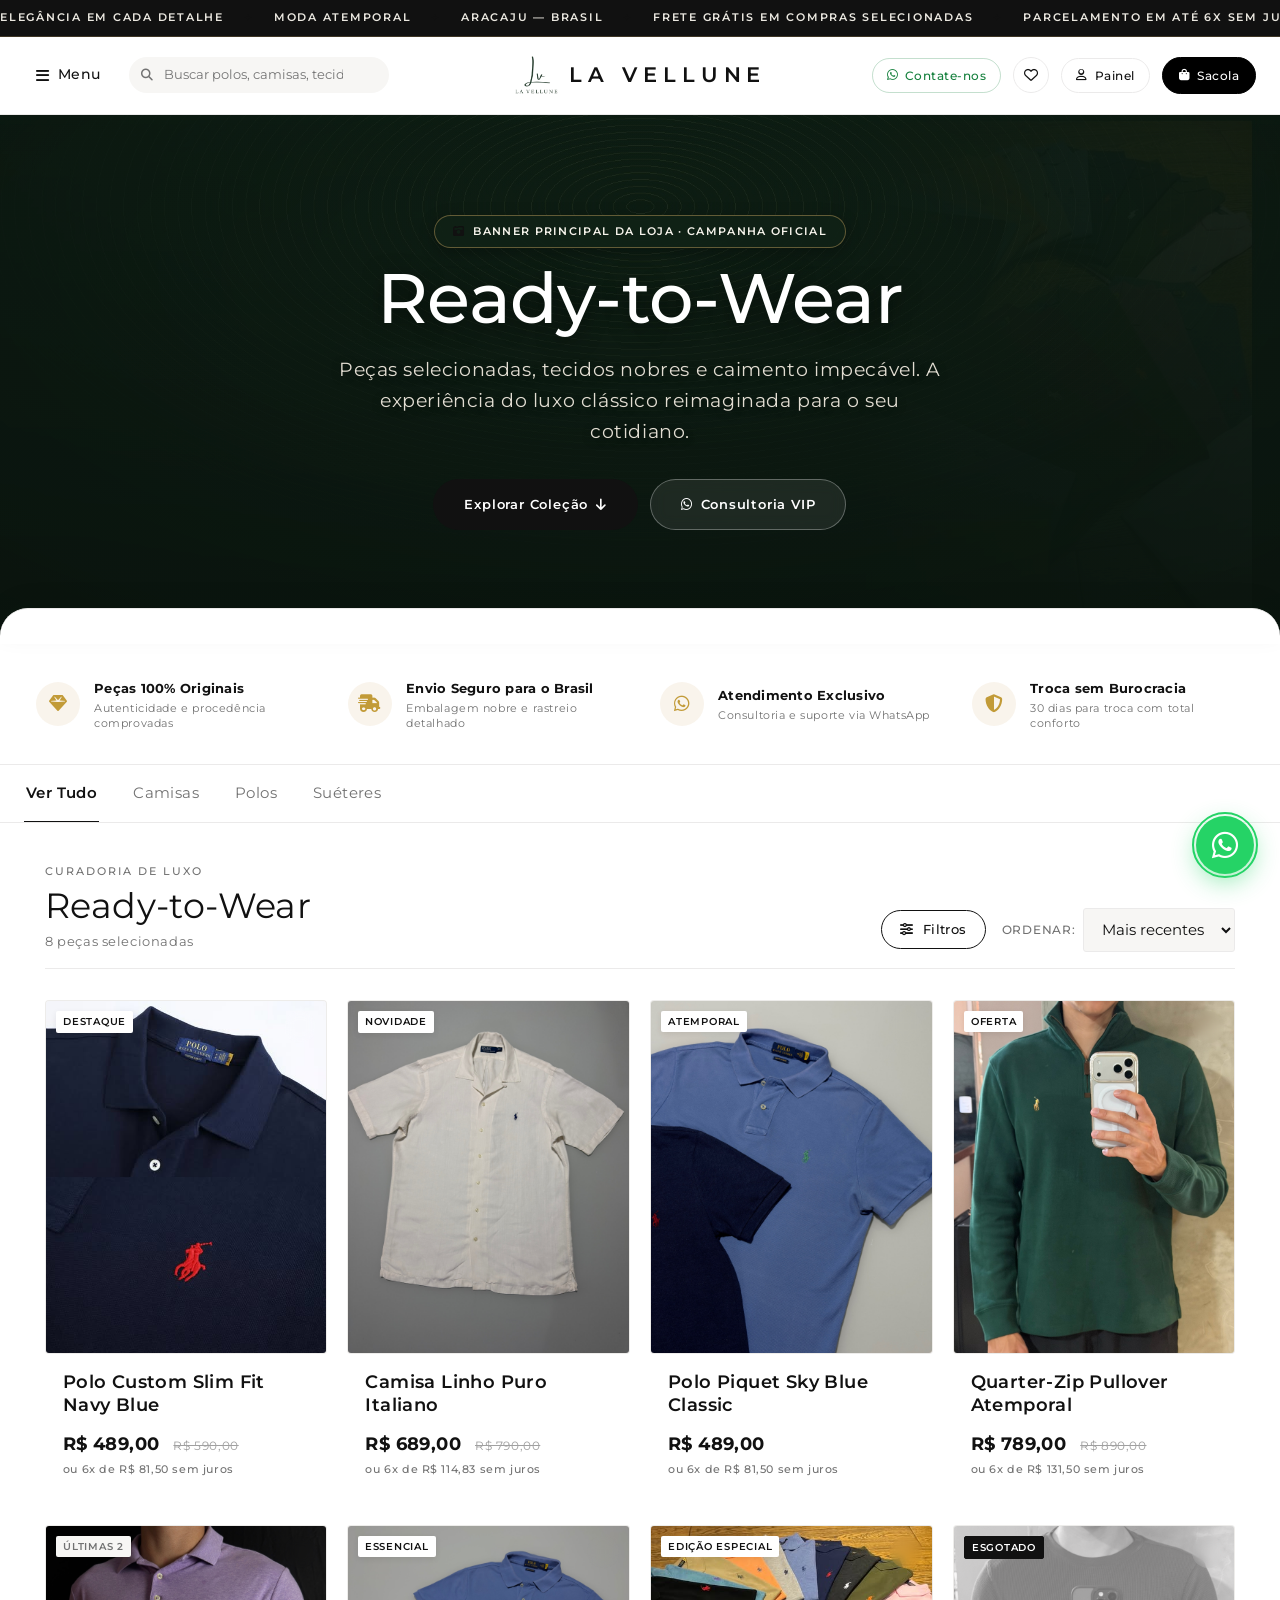
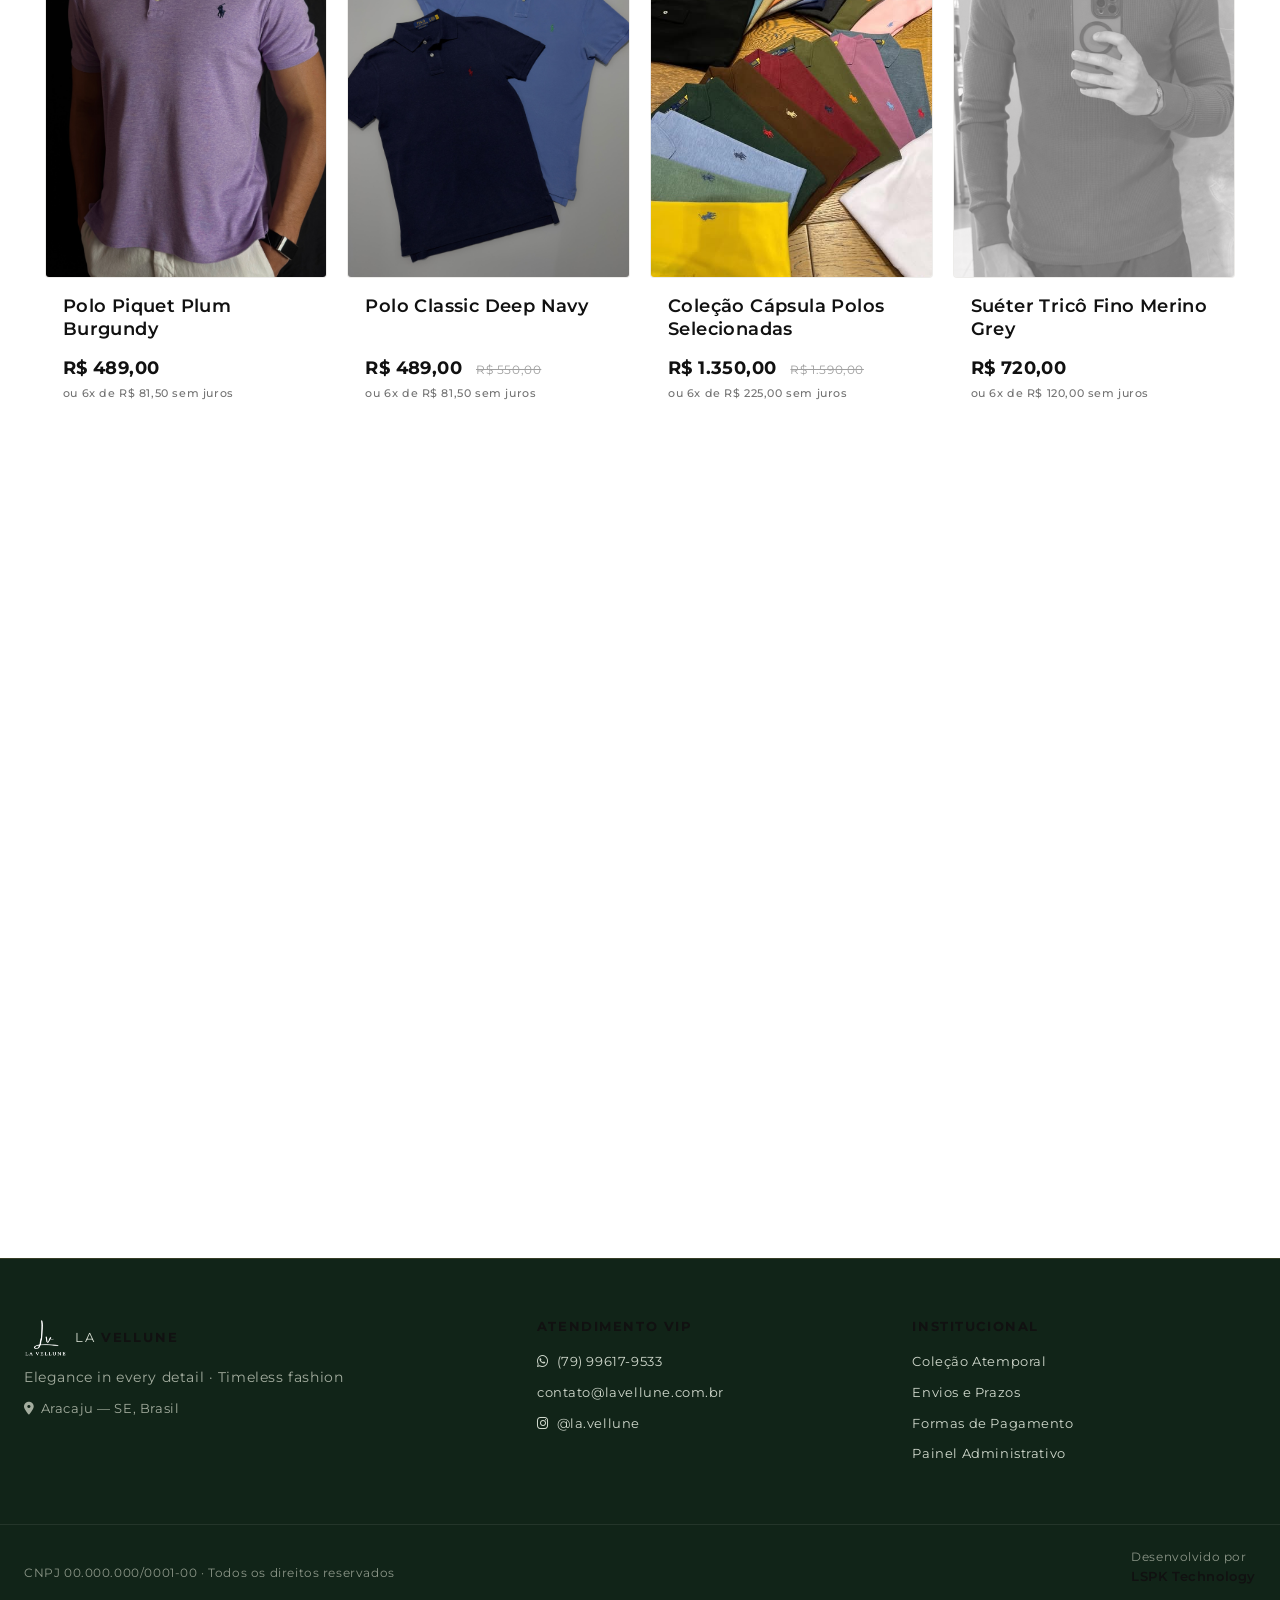
==== commit 8dc98323: "feat(store): remodelagem inspirada no design system da Louis Vuitton (grade 4 colunas, subnav horizo" ====
--- a/index.html
+++ b/index.html
@@ -8,11 +8,11 @@
   <link rel="icon" href="assets/images/logo-trans.png">
   <link rel="preconnect" href="https://fonts.googleapis.com">
   <link rel="preconnect" href="https://fonts.gstatic.com" crossorigin>
-  <link href="https://fonts.googleapis.com/css2?family=EB+Garamond:ital,wght@0,400;0,500;0,600;0,700;1,400;1,600&family=Manrope:wght@300;400;500;600;700&display=swap" rel="stylesheet">
+  <link href="https://fonts.googleapis.com/css2?family=Cinzel:wght@400;600;700&family=EB+Garamond:ital,wght@0,400;0,500;0,600;1,400&family=Montserrat:ital,wght@0,300;0,400;0,500;0,600;0,700;1,400&display=swap" rel="stylesheet">
   <link rel="stylesheet" href="https://cdnjs.cloudflare.com/ajax/libs/font-awesome/6.5.1/css/all.min.css">
-  <link rel="stylesheet" href="css/tokens.css?v=20261006e">
-  <link rel="stylesheet" href="css/base.css?v=20261006e">
-  <link rel="stylesheet" href="css/store.css?v=20261006e">
+  <link rel="stylesheet" href="css/tokens.css?v=20261006f">
+  <link rel="stylesheet" href="css/base.css?v=20261006f">
+  <link rel="stylesheet" href="css/store.css?v=20261006f">
 </head>
 <body>
 
@@ -51,25 +51,37 @@
     </div>
   </div>
 
-  <!-- Header Sticky (NT Eleganz Style) -->
+  <!-- Header Minimalista (Inspirado em Louis Vuitton) -->
   <header class="site-header">
     <div class="container header-container">
-      <a href="index.html" class="brand-logo" aria-label="La Vellune Início">
-        <img src="assets/images/logo-trans.png" alt="La Vellune" class="brand-logo-img" onerror="this.style.display='none';this.nextElementSibling.style.display='block';">
-        <span class="brand-logo-fallback" style="display:none">La <b>Vellune</b></span>
-      </a>
-
-      <div class="header-search">
-        <i class="fas fa-search search-icon"></i>
-        <input id="search" type="search" placeholder="Buscar polos, camisas, tecidos…" aria-label="Buscar produtos">
-        <button id="search-clear" class="search-clear-btn" aria-label="Limpar busca" style="display:none">&times;</button>
-      </div>
-
-      <div class="header-actions">
-        <a id="header-wpp-btn" href="https://wa.me/5579996179533" target="_blank" rel="noopener" class="header-action-link wpp-link" title="Atendimento WhatsApp">
+      <div class="header-left">
+        <button class="header-menu-btn" id="menu-toggle-btn" aria-label="Abrir menu de navegação">
+          <i class="fas fa-bars"></i>
+          <span>Menu</span>
+        </button>
+        <div class="header-search">
+          <i class="fas fa-search search-icon"></i>
+          <input id="search" type="search" placeholder="Buscar polos, camisas, tecidos…" aria-label="Buscar produtos">
+          <button id="search-clear" class="search-clear-btn" aria-label="Limpar busca" style="display:none">&times;</button>
+        </div>
+      </div>
+
+      <div class="header-center">
+        <a href="index.html" class="brand-logo" aria-label="La Vellune Início">
+          <img src="assets/images/logo-trans.png" alt="La Vellune" class="brand-logo-img" onerror="this.style.display='none';">
+          <span class="brand-logo-text">LA VELLUNE</span>
+        </a>
+      </div>
+
+      <div class="header-right">
+        <a id="header-wpp-btn" href="https://wa.me/5579996179533" target="_blank" rel="noopener" class="header-action-link wpp-link" title="Atendimento VIP WhatsApp">
           <i class="fab fa-whatsapp"></i>
-          <span class="action-label">Atendimento VIP</span>
-        </a>
+          <span class="action-label">Contate-nos</span>
+        </a>
+        <button class="header-action-btn wishlist-btn" id="header-wishlist-btn" title="Favoritos" aria-label="Ver favoritos">
+          <i class="far fa-heart" id="header-wishlist-icon"></i>
+          <span class="action-badge" id="wishlist-count" style="display:none">0</span>
+        </button>
         <a href="admin/index.html" class="header-action-link admin-link" title="Painel Administrativo">
           <i class="far fa-user"></i>
           <span class="action-label">Painel</span>
@@ -94,7 +106,7 @@
           <span>Banner Principal da Loja · Campanha Oficial</span>
         </span>
       </div>
-      <h1 class="hero-title">Elegance in Every Detail</h1>
+      <h1 class="hero-title">Ready-to-Wear</h1>
       <p class="hero-subtitle">
         Peças selecionadas, tecidos nobres e caimento impecável. A experiência do luxo clássico reimaginada para o seu cotidiano.
       </p>
@@ -150,68 +162,121 @@
     </div>
   </section>
 
-  <!-- Catalog Section -->
+  <!-- Subnav Horizontal de Categorias (The Louis Vuitton Sub-Nav) -->
+  <nav class="lv-subnav" id="lv-subnav" aria-label="Navegação de Categorias">
+    <div class="container lv-subnav-container" id="lv-subnav-track">
+      <button type="button" class="lv-subnav-tab active" data-cat="all">Ver Tudo</button>
+      <!-- Categorias adicionadas dinamicamente ou mantidas aqui -->
+    </div>
+  </nav>
+
+  <!-- Catalog Section (Estilo Louis Vuitton Ready-to-Wear) -->
   <main class="catalog" id="catalogo">
     <div class="container catalog-full-container">
       <div class="catalog-head" data-reveal>
-        <div>
-          <span class="kicker">Curadoria Selecionada</span>
-          <h2 class="catalog-title">Peças em Destaque</h2>
-        </div>
-        <div class="catalog-sort-wrap">
-          <label for="sort" class="sort-label">Ordenar por:</label>
-          <select class="select" id="sort" aria-label="Ordenar produtos">
-            <option value="new">Mais recentes</option>
-            <option value="price-asc">Menor preço</option>
-            <option value="price-desc">Maior preço</option>
-            <option value="name">Nome (A–Z)</option>
-          </select>
-        </div>
-      </div>
-
-      <div class="catalog-grid-wrap">
-        <!-- Sidebar Filters (Alinhados totalmente à esquerda) -->
-        <aside class="filters" data-reveal>
-          <div class="filter-group">
-            <h4 class="filter-title"><i class="fas fa-layer-group"></i> Categorias</h4>
-            <div class="chip-row" id="f-categories"></div>
-          </div>
-
-          <div class="filter-group">
-            <h4 class="filter-title"><i class="fas fa-ruler-horizontal"></i> Tamanhos</h4>
-            <div class="chip-row" id="f-sizes"></div>
-          </div>
-
-          <div class="filter-group">
-            <h4 class="filter-title"><i class="fas fa-tag"></i> Faixa de Preço</h4>
-            <div class="price-row">
-              <input class="input" id="f-pmin" type="number" min="0" placeholder="R$ Mín" aria-label="Preço mínimo">
-              <span class="muted">—</span>
-              <input class="input" id="f-pmax" type="number" min="0" placeholder="R$ Máx" aria-label="Preço máximo">
-            </div>
-          </div>
-
+        <div class="catalog-head-left">
+          <span class="kicker">Curadoria de Luxo</span>
+          <h2 class="catalog-title" id="catalog-category-title">Ready-to-Wear</h2>
+          <span class="count" id="result-count">Carregando catálogo…</span>
+        </div>
+        <div class="catalog-head-right">
+          <button type="button" class="btn-filter-trigger" id="catalog-filter-btn" aria-label="Abrir filtros da coleção">
+            <i class="fas fa-sliders-h"></i>
+            <span>Filtros</span>
+          </button>
+          <div class="catalog-sort-wrap">
+            <label for="sort" class="sort-label">Ordenar:</label>
+            <select class="select" id="sort" aria-label="Ordenar produtos">
+              <option value="new">Mais recentes</option>
+              <option value="price-asc">Menor preço</option>
+              <option value="price-desc">Maior preço</option>
+              <option value="name">Nome (A–Z)</option>
+            </select>
+          </div>
+        </div>
+      </div>
+
+      <!-- Grade 4 Colunas no Estilo Louis Vuitton (Clean Studio Grid) -->
+      <div class="product-grid lv-product-grid" id="grid"></div>
+    </div>
+  </main>
+
+  <!-- Botão Flutuante de Filtros (Estilo Pílula Louis Vuitton) -->
+  <div class="lv-floating-filter-wrapper" id="floating-filter-wrap">
+    <button type="button" class="lv-floating-filter-pill" id="floating-filter-btn" aria-label="Abrir filtros">
+      <i class="fas fa-sliders-h"></i>
+      <span>Filtros</span>
+    </button>
+  </div>
+
+  <!-- Drawer Lateral de Filtros (Estilo Louis Vuitton) -->
+  <div class="lv-filter-drawer-backdrop" id="filter-drawer-backdrop">
+    <aside class="lv-filter-drawer" id="filter-drawer" role="dialog" aria-modal="true" aria-label="Filtrar por">
+      <div class="lv-drawer-head">
+        <h3>Filtrar por</h3>
+        <button type="button" class="lv-drawer-close" id="filter-drawer-close" aria-label="Fechar filtros">&times;</button>
+      </div>
+      <div class="lv-drawer-body">
+        <!-- Categorias -->
+        <div class="lv-drawer-group">
+          <h4 class="lv-group-title">Categorias</h4>
+          <div class="chip-row" id="drawer-categories"></div>
+        </div>
+
+        <!-- Tamanhos -->
+        <div class="lv-drawer-group">
+          <h4 class="lv-group-title">Tamanhos</h4>
+          <div class="chip-row" id="drawer-sizes"></div>
+        </div>
+
+        <!-- Faixa de Preço -->
+        <div class="lv-drawer-group">
+          <h4 class="lv-group-title">Faixa de Preço</h4>
+          <div class="price-row">
+            <input class="input" id="f-pmin" type="number" min="0" placeholder="R$ Mín" aria-label="Preço mínimo">
+            <span class="muted">—</span>
+            <input class="input" id="f-pmax" type="number" min="0" placeholder="R$ Máx" aria-label="Preço máximo">
+          </div>
+        </div>
+
+        <!-- Somente em Estoque -->
+        <div class="lv-drawer-group">
           <label class="filter-check">
             <input type="checkbox" id="f-instock">
-            <span>Somente disponíveis (em estoque)</span>
+            <span>Somente peças em estoque</span>
           </label>
-
-          <button class="btn btn-outline btn-sm btn-clear" id="f-clear">
-            <i class="fas fa-times"></i> Limpar filtros
-          </button>
-        </aside>
-
-        <!-- Product Cards Grid -->
-        <section class="products-section" data-reveal>
-          <div class="toolbar">
-            <span class="count" id="result-count">Carregando catálogo…</span>
-            <span class="click-hint"><i class="fas fa-hand-pointer"></i> Clique na peça para ver detalhes em tela única</span>
-          </div>
-          <div class="product-grid" id="grid"></div>
-        </section>
-      </div>
-    </div>
-  </main>
+        </div>
+      </div>
+
+      <div class="lv-drawer-foot">
+        <button type="button" class="btn-clear-filters" id="f-clear">Limpar Tudo</button>
+        <button type="button" class="btn-apply-filters" id="filter-drawer-apply">Mostrar Produtos</button>
+      </div>
+    </aside>
+  </div>
+
+  <!-- Menu Lateral Offcanvas (Estilo Louis Vuitton) -->
+  <div class="lv-menu-backdrop" id="menu-backdrop">
+    <aside class="lv-menu-drawer" id="menu-drawer" role="dialog" aria-modal="true" aria-label="Menu Principal">
+      <div class="lv-drawer-head">
+        <span class="lv-menu-kicker">La Vellune</span>
+        <button type="button" class="lv-drawer-close" id="menu-drawer-close" aria-label="Fechar menu">&times;</button>
+      </div>
+      <nav class="lv-menu-nav">
+        <button type="button" class="lv-menu-item" data-menu-cat="all">Todas as Roupas <i class="fas fa-chevron-right"></i></button>
+        <button type="button" class="lv-menu-item" data-menu-cat="Polos">Polos Nobres <i class="fas fa-chevron-right"></i></button>
+        <button type="button" class="lv-menu-item" data-menu-cat="Camisas">Camisas em Linho <i class="fas fa-chevron-right"></i></button>
+        <button type="button" class="lv-menu-item" data-menu-cat="Suéteres">Suéteres & Pullovers <i class="fas fa-chevron-right"></i></button>
+        <div class="lv-menu-divider"></div>
+        <a href="https://wa.me/5579996179533" target="_blank" rel="noopener" class="lv-menu-item wpp-highlight">
+          <i class="fab fa-whatsapp"></i> Atendimento VIP Concierge
+        </a>
+        <a href="admin/index.html" class="lv-menu-item">
+          <i class="far fa-user"></i> Painel Administrativo
+        </a>
+      </nav>
+    </aside>
+  </div>
 
   <!-- Carrossel 3D CoverFlow do Instagram (Centro com Destaque e Laterais com Profundidade) -->
   <section class="instagram-section" data-reveal>
--- a/css/tokens.css
+++ b/css/tokens.css
@@ -8,29 +8,32 @@
    preciso caçar cor espalhada pelo CSS.
    ============================================================ */
 
+/* ============================================================
+   LA VELLUNE — TOKENS DE DESIGN (INSPIRADO EM LOUIS VUITTON)
+   Estética de alta costura, minimalismo editorial, tipografia
+   geométrica e paleta de luxo atemporal.
+   ============================================================ */
+
 :root {
-  /* ---- MARCA: cores principais (identidade visual autêntica La Vellune) ---- */
-  --brand-bg:        #faf7f0;   /* fundo marfim / seda crua (extraído da logo) */
-  --brand-surface:   #ffffff;   /* cartões, modais e áreas de destaque */
-  --brand-surface-2: #f2efe8;   /* campos, chips, botões secundários */
-  --brand-text:      #112418;   /* verde floresta profundo / noir (monograma da logo) */
-  --brand-muted:     #636b62;   /* texto secundário refinado */
-  --brand-accent:    #c8a261;   /* dourado champanhe de luxo */
-  --brand-accent-2:  #b38e4d;   /* dourado escuro (hover) */
-  --brand-on-accent: #ffffff;   /* texto sobre o dourado */
-  --brand-border:    rgba(17, 36, 24, 0.09);
-  --brand-danger:    #dc2626;
-  --brand-success:   #15803d;
+  /* ---- PALETA LOUIS VUITTON: Neutros de Alta Costura & Acentos ---- */
+  --brand-bg:        #ffffff;   /* branco puro editorial */
+  --brand-surface:   #ffffff;   /* cartões e superfícies limpas */
+  --brand-surface-2: #f7f6f4;   /* estúdio fotográfico / off-white nobre */
+  --brand-text:      #111111;   /* preto absoluto de alta costura */
+  --brand-muted:     #727272;   /* cinza editorial para descrições e preços */
+  --brand-accent:    #111111;   /* botões principais em preto sólido LV */
+  --brand-accent-2:  #c29b38;   /* dourado quente / monograma de luxo */
+  --brand-on-accent: #ffffff;   /* texto sobre botão preto */
+  --brand-border:    #ebeaea;   /* divisórias ultrafinas de 1px */
+  --brand-danger:    #d92d20;   /* tag de esgotado */
+  --brand-success:   #15803d;   /* atendimento whatsapp e estoque */
 
-  /* ---- MARCA: fontes (troque pela tipografia da marca) ---- */
-  --font-display: "EB Garamond", Georgia, "Times New Roman", serif;
-  --font-body:    "Manrope", system-ui, -apple-system, "Segoe UI", sans-serif;
+  /* ---- TIPOGRAFIA LOUIS VUITTON WEB ---- */
+  --font-display: "Montserrat", -apple-system, BlinkMacSystemFont, "Segoe UI", Helvetica, Arial, sans-serif;
+  --font-body:    "Montserrat", -apple-system, BlinkMacSystemFont, "Segoe UI", Helvetica, Arial, sans-serif;
+  --font-serif:   "Cinzel", "Playfair Display", Georgia, serif;
 
-  /* ============================================================
-     A partir daqui raramente se mexe — escala do sistema.
-     ============================================================ */
-
-  /* Papéis semânticos (o site usa estes nomes) */
+  /* Papéis semânticos */
   --bg: var(--brand-bg);
   --surface: var(--brand-surface);
   --surface-2: var(--brand-surface-2);
@@ -43,32 +46,32 @@
   --danger: var(--brand-danger);
   --success: var(--brand-success);
 
-  /* Tipografia */
-  --fs-hero: clamp(2.4rem, 6vw, 4.5rem);
-  --fs-h2:   clamp(1.6rem, 3.2vw, 2.4rem);
-  --fs-h3:   1.25rem;
-  --fs-body: 1rem;
-  --fs-sm:   0.85rem;
+  /* Tipografia da escala LV */
+  --fs-hero: clamp(2rem, 4.5vw, 3.2rem);
+  --fs-h2:   clamp(1.4rem, 2.5vw, 2rem);
+  --fs-h3:   1.15rem;
+  --fs-body: 0.92rem;
+  --fs-sm:   0.82rem;
   --fs-xs:   0.72rem;
-  --tracking: 0.02em;
-  --tracking-wide: 0.22em;
+  --tracking: 0.04em;
+  --tracking-wide: 0.24em;
 
-  /* Espaçamento */
+  /* Espaçamento em baseline de 4px */
   --sp-1: 4px;  --sp-2: 8px;  --sp-3: 12px; --sp-4: 16px;
   --sp-5: 24px; --sp-6: 32px; --sp-7: 48px; --sp-8: 64px; --sp-9: 96px;
 
-  /* Raio, sombra, layout */
-  --radius: 12px;
-  --radius-sm: 8px;
-  --radius-pill: 999px;
-  --shadow: 0 20px 60px rgba(17, 36, 24, 0.14);
-  --shadow-sm: 0 4px 20px rgba(17, 36, 24, 0.06);
-  --container: 1440px;
-  --header-h: 76px;
+  /* Formas, sombras e medidas */
+  --radius: 4px;
+  --radius-sm: 3px;
+  --radius-pill: 40px;
+  --shadow: 0 12px 36px rgba(0, 0, 0, 0.09);
+  --shadow-sm: 0 4px 12px rgba(0, 0, 0, 0.04);
+  --container: 1480px;
+  --header-h: 78px;
 
-  /* Transições */
-  --t-fast: 140ms ease;
-  --t: 240ms cubic-bezier(0.22, 0.61, 0.36, 1);
+  /* Transições suaves */
+  --t-fast: 150ms ease;
+  --t: 260ms cubic-bezier(0.2, 0.8, 0.2, 1);
 }
 
 /* Variante de tema claro, caso o designer prefira começar claro:
--- a/css/store.css
+++ b/css/store.css
@@ -43,12 +43,13 @@
 }
 
 /* ---- Cabeçalho Sticky ---- */
+/* ---- Cabeçalho Minimalista (Inspirado em Louis Vuitton) ---- */
 .site-header {
   position: sticky;
   top: 0;
   z-index: 50;
   height: var(--header-h);
-  background: rgba(250, 247, 240, 0.95);
+  background: rgba(255, 255, 255, 0.98);
   backdrop-filter: blur(16px);
   -webkit-backdrop-filter: blur(16px);
   border-bottom: 1px solid var(--border);
@@ -61,145 +62,197 @@
   gap: var(--sp-4);
   height: 100%;
 }
+.header-left {
+  display: flex;
+  align-items: center;
+  gap: 16px;
+  flex: 1;
+}
+.header-menu-btn {
+  display: inline-flex;
+  align-items: center;
+  gap: 8px;
+  background: none;
+  border: none;
+  color: var(--text);
+  font-size: 13.5px;
+  font-weight: 500;
+  letter-spacing: 0.04em;
+  cursor: pointer;
+  padding: 8px 12px;
+  border-radius: var(--radius-sm);
+  transition: color var(--t-fast);
+}
+.header-menu-btn i { font-size: 15px; }
+.header-menu-btn:hover { color: var(--accent-2); }
+
+.header-center {
+  display: flex;
+  align-items: center;
+  justify-content: center;
+  flex-shrink: 0;
+}
 .brand-logo {
-  display: flex;
-  align-items: center;
+  display: inline-flex;
+  align-items: center;
+  gap: 10px;
   text-decoration: none;
-  flex-shrink: 0;
+  color: var(--text);
 }
 .brand-logo-img {
-  height: 48px;
+  height: 40px;
   width: auto;
-  max-width: 170px;
+  max-width: 140px;
   object-fit: contain;
   transition: transform var(--t-fast);
 }
+.brand-logo-text {
+  font-family: var(--font-display);
+  font-size: 1.32rem;
+  letter-spacing: 0.28em;
+  text-transform: uppercase;
+  font-weight: 600;
+  color: var(--text);
+}
 .brand-logo:hover .brand-logo-img {
   transform: scale(1.02);
 }
-.brand-logo-fallback {
-  font-family: var(--font-display);
-  font-size: 1.5rem;
-  letter-spacing: 0.16em;
-  text-transform: uppercase;
-  color: var(--text);
-}
-.brand-logo-fallback b {
-  color: var(--accent);
-}
 
 .header-search {
-  flex: 1;
-  max-width: 440px;
+  max-width: 260px;
+  width: 100%;
   position: relative;
-  margin: 0 auto;
 }
 .header-search input {
   width: 100%;
-  padding: 10px 38px 10px 42px;
-  background: var(--surface);
-  border: 1px solid var(--border);
+  padding: 7px 32px 7px 34px;
+  background: var(--surface-2);
+  border: 1px solid transparent;
   border-radius: var(--radius-pill);
   color: var(--text);
-  font-size: var(--fs-sm);
+  font-size: 12.5px;
   transition: all var(--t);
-  box-shadow: 0 2px 8px rgba(17, 36, 24, 0.03);
 }
 .header-search input:focus {
-  border-color: var(--accent);
-  box-shadow: 0 0 0 3px rgba(200, 162, 97, 0.18);
+  background: #ffffff;
+  border-color: var(--text);
   outline: none;
 }
 .header-search .search-icon {
   position: absolute;
-  left: 15px;
+  left: 12px;
   top: 50%;
   transform: translateY(-50%);
   color: var(--muted);
-  font-size: 13px;
+  font-size: 12px;
   pointer-events: none;
 }
 .search-clear-btn {
   position: absolute;
-  right: 12px;
+  right: 10px;
   top: 50%;
   transform: translateY(-50%);
   background: none;
   border: none;
   color: var(--muted);
-  font-size: 16px;
-  cursor: pointer;
-  padding: 4px;
-}
-
-.header-actions {
-  display: flex;
-  align-items: center;
-  gap: var(--sp-3);
-  flex-shrink: 0;
-}
-.header-action-link, .cart-btn {
+  font-size: 14px;
+  cursor: pointer;
+  padding: 3px;
+}
+
+.header-right {
+  display: flex;
+  align-items: center;
+  justify-content: flex-end;
+  gap: 12px;
+  flex: 1;
+}
+.header-action-link, .header-action-btn, .cart-btn {
   display: inline-flex;
   align-items: center;
-  gap: 8px;
-  padding: 9px 16px;
+  gap: 7px;
+  padding: 7px 14px;
   border: 1px solid var(--border);
   border-radius: var(--radius-pill);
-  background: var(--surface);
-  color: var(--text);
-  font-size: var(--fs-xs);
-  font-weight: 600;
+  background: transparent;
+  color: var(--text);
+  font-size: 12px;
+  font-weight: 500;
   letter-spacing: 0.04em;
-  transition: all var(--t);
-  cursor: pointer;
-}
-.header-action-link:hover, .cart-btn:hover {
-  border-color: var(--accent);
-  color: var(--accent-2);
-  transform: translateY(-1px);
-  box-shadow: var(--shadow-sm);
+  transition: all var(--t-fast);
+  cursor: pointer;
+  text-decoration: none;
+}
+.header-action-link:hover, .header-action-btn:hover, .cart-btn:hover {
+  border-color: var(--text);
+  color: var(--text);
 }
 .header-action-link.wpp-link {
   color: #15803d;
   border-color: rgba(21, 128, 61, 0.25);
-  background: rgba(21, 128, 61, 0.05);
 }
 .header-action-link.wpp-link:hover {
-  background: rgba(21, 128, 61, 0.1);
   border-color: #15803d;
+  background: rgba(21, 128, 61, 0.04);
+}
+.wishlist-btn {
+  position: relative;
+  width: 36px;
+  height: 36px;
+  padding: 0;
+  display: grid;
+  place-items: center;
+  border-radius: 50%;
+}
+.wishlist-btn i { font-size: 14px; }
+.wishlist-btn.has-items i { color: #dc2626; font-weight: 900; }
+.action-badge {
+  position: absolute;
+  top: -4px;
+  right: -4px;
+  min-width: 17px;
+  height: 17px;
+  display: grid;
+  place-items: center;
+  background: #111111;
+  color: #ffffff;
+  border-radius: 50%;
+  font-size: 10px;
+  font-weight: 700;
 }
 .cart-btn {
   position: relative;
-  background: var(--text);
-  color: #ffffff;
-  border-color: var(--text);
+  background: #000000;
+  color: #ffffff;
+  border-color: #000000;
+  padding: 8px 16px;
 }
 .cart-btn:hover {
-  background: var(--accent);
-  border-color: var(--accent);
+  background: #222222;
+  border-color: #222222;
   color: #ffffff;
 }
 .cart-count {
   position: absolute;
   top: -6px;
   right: -6px;
-  min-width: 20px;
-  height: 20px;
+  min-width: 19px;
+  height: 19px;
   display: grid;
   place-items: center;
-  padding: 0 5px;
-  background: var(--accent);
+  padding: 0 4px;
+  background: var(--accent-2);
   color: #ffffff;
   border-radius: 999px;
-  font-size: 11px;
+  font-size: 10.5px;
   font-weight: 700;
-  box-shadow: 0 2px 6px rgba(0, 0, 0, 0.2);
-}
-
-@media (max-width: 768px) {
+}
+
+@media (max-width: 880px) {
+  .header-search { display: none; }
+  .brand-logo-text { font-size: 1.15rem; letter-spacing: 0.2em; }
   .action-label { display: none; }
-  .header-action-link, .cart-btn { padding: 8px 12px; }
-  .header-search { display: none; }
+  .header-action-link, .cart-btn { padding: 7px 10px; }
 }
 
 /* ---- Hero com Fundo de Banner Oficial da Loja ---- */
@@ -378,13 +431,64 @@
   line-height: 1.35;
 }
 
-/* ---- Catálogo & Grid Ampliado (Filtros Totalmente à Esquerda) ---- */
+/* ============================================================
+   SUBNAV HORIZONTAL DE CATEGORIAS (ESTILO LOUIS VUITTON)
+   Abas horizontais com scroll suave e indicador de linha sólida
+   ============================================================ */
+.lv-subnav {
+  background: var(--surface);
+  border-bottom: 1px solid var(--border);
+  position: sticky;
+  top: var(--header-h);
+  z-index: 45;
+  transition: all var(--t);
+}
+.lv-subnav-container {
+  display: flex;
+  align-items: center;
+  gap: 32px;
+  overflow-x: auto;
+  scrollbar-width: none;
+  -ms-overflow-style: none;
+  padding-block: 0;
+}
+.lv-subnav-container::-webkit-scrollbar { display: none; }
+.lv-subnav-tab {
+  padding: 16px 2px;
+  background: none;
+  border: none;
+  font-family: var(--font-display);
+  font-size: 14.5px;
+  font-weight: 400;
+  letter-spacing: 0.4px;
+  color: var(--muted);
+  cursor: pointer;
+  white-space: nowrap;
+  position: relative;
+  transition: color var(--t-fast);
+  border-bottom: 2px solid transparent;
+  margin-bottom: -1px;
+}
+.lv-subnav-tab:hover {
+  color: var(--text);
+}
+.lv-subnav-tab.active {
+  color: var(--text);
+  font-weight: 600;
+  border-bottom-color: var(--text);
+}
+
+/* ============================================================
+   CATÁLOGO LOUIS VUITTON (READY-TO-WEAR & GRADE 4 COLUNAS)
+   Espaços em branco generosos, fotografia pura, sem poluição
+   ============================================================ */
 .catalog {
-  padding: 50px 0 80px;
+  padding: 40px 0 80px;
+  background: var(--bg);
 }
 .catalog-full-container {
-  max-width: 1440px;
-  padding-inline: clamp(20px, 3.5vw, 48px);
+  max-width: var(--container);
+  padding-inline: clamp(16px, 3.5vw, 48px);
 }
 .catalog-head {
   display: flex;
@@ -392,180 +496,114 @@
   justify-content: space-between;
   flex-wrap: wrap;
   gap: var(--sp-4);
-  margin-bottom: var(--sp-5);
+  margin-bottom: var(--sp-6);
   padding-bottom: var(--sp-4);
   border-bottom: 1px solid var(--border);
 }
+.catalog-head-left .kicker {
+  font-size: 11px;
+  letter-spacing: 0.18em;
+  text-transform: uppercase;
+  color: var(--muted);
+  font-weight: 500;
+  display: block;
+  margin-bottom: 4px;
+}
 .catalog-title {
-  font-size: var(--fs-h2);
-  color: var(--text);
+  font-family: var(--font-display);
+  font-size: clamp(1.8rem, 3.5vw, 2.2rem);
+  font-weight: 400;
+  letter-spacing: 0.4px;
+  color: var(--text);
+  line-height: 1.2;
+  margin: 0;
+}
+.catalog-head-left .count {
+  font-size: 13px;
+  color: var(--muted);
+  display: block;
+  margin-top: 4px;
+}
+
+.catalog-head-right {
+  display: flex;
+  align-items: center;
+  gap: 16px;
+}
+.btn-filter-trigger {
+  display: inline-flex;
+  align-items: center;
+  gap: 9px;
+  padding: 8px 18px;
+  border: 1px solid var(--text);
+  border-radius: var(--radius-pill);
+  background: transparent;
+  color: var(--text);
+  font-size: 13px;
+  font-weight: 500;
+  letter-spacing: 0.4px;
+  cursor: pointer;
+  transition: all var(--t-fast);
+}
+.btn-filter-trigger:hover {
+  background: var(--text);
+  color: #ffffff;
 }
 .catalog-sort-wrap {
   display: flex;
   align-items: center;
-  gap: 10px;
+  gap: 8px;
 }
 .sort-label {
-  font-size: var(--fs-xs);
+  font-size: 12px;
   color: var(--muted);
   text-transform: uppercase;
   letter-spacing: 0.06em;
-  font-weight: 600;
-}
-.catalog-grid-wrap {
+  font-weight: 500;
+}
+
+/* ---- Grade de Produtos 4 Colunas (Estilo Louis Vuitton) ---- */
+.lv-product-grid {
   display: grid;
-  grid-template-columns: 240px 1fr;
-  gap: 36px;
-  align-items: start;
-}
-@media (max-width: 900px) {
-  .catalog-grid-wrap { grid-template-columns: 1fr; }
-}
-
-/* ---- Filtros (Sidebar Totalmente à Esquerda) ---- */
-.filters {
-  position: sticky;
-  top: calc(var(--header-h) + 20px);
-  background: var(--surface);
-  border: 1px solid var(--border);
-  border-radius: var(--radius);
-  padding: 22px;
-  display: flex;
-  flex-direction: column;
-  gap: 22px;
-  box-shadow: var(--shadow-sm);
-  width: 100%;
-}
-@media (max-width: 900px) {
-  .filters { position: static; }
-}
-.filter-title {
-  font-size: 12px;
-  font-weight: 700;
-  letter-spacing: 0.08em;
-  text-transform: uppercase;
-  color: var(--text);
-  margin-bottom: 10px;
-  display: flex;
-  align-items: center;
-  gap: 8px;
-}
-.filter-title i {
-  color: var(--accent);
-}
-.chip-row {
-  display: flex;
-  flex-wrap: wrap;
-  gap: 7px;
-}
-.chip {
-  padding: 6px 12px;
-  border: 1px solid var(--border);
-  border-radius: var(--radius-pill);
-  font-size: 12px;
-  font-weight: 500;
-  color: var(--muted);
-  background: var(--surface-2);
-  transition: all var(--t);
-  cursor: pointer;
-}
-.chip:hover {
-  color: var(--text);
-  border-color: var(--accent);
-  background: var(--surface);
-}
-.chip.active {
-  background: var(--text);
-  color: #ffffff;
-  border-color: var(--text);
-  font-weight: 600;
-}
-.price-row {
-  display: flex;
-  align-items: center;
-  gap: 8px;
-}
-.price-row .input {
-  padding: 8px 10px;
-  font-size: 12px;
-}
-.filter-check {
-  display: flex;
-  align-items: center;
-  gap: 10px;
-  font-size: 13px;
-  color: var(--muted);
-  cursor: pointer;
-}
-.filter-check input {
-  accent-color: var(--accent);
-  width: 16px;
-  height: 16px;
-}
-.btn-clear {
-  width: 100%;
-}
-
-/* ---- Toolbar & Cards Grid ---- */
-.toolbar {
-  display: flex;
-  align-items: center;
-  justify-content: space-between;
-  margin-bottom: var(--sp-4);
-  flex-wrap: wrap;
-  gap: var(--sp-2);
-}
-.toolbar .count {
-  font-size: 13px;
-  color: var(--muted);
-  font-weight: 500;
-}
-.click-hint {
-  font-size: 12px;
-  color: var(--accent-2);
-  display: flex;
-  align-items: center;
-  gap: 6px;
-  font-weight: 600;
-}
-
-.product-grid {
-  display: grid;
-  grid-template-columns: repeat(auto-fill, minmax(240px, 1fr));
-  gap: 26px;
-}
-
-/* ---- Card de Produto (NT Eleganz Style) ---- */
+  grid-template-columns: repeat(4, 1fr);
+  gap: 28px 20px;
+}
+@media (max-width: 1100px) {
+  .lv-product-grid { grid-template-columns: repeat(3, 1fr); gap: 20px 16px; }
+}
+@media (max-width: 720px) {
+  .lv-product-grid { grid-template-columns: repeat(2, 1fr); gap: 16px 12px; }
+}
+
+/* ---- Card de Produto (Estilo Editorial Louis Vuitton) ---- */
 .card {
-  background: var(--surface);
-  border: 1px solid var(--border);
-  border-radius: var(--radius);
-  overflow: hidden;
-  display: flex;
-  flex-direction: column;
-  transition: transform 0.4s cubic-bezier(0.16, 1, 0.3, 1), box-shadow 0.4s var(--t), border-color 0.4s var(--t);
+  background: transparent;
+  border: none;
+  border-radius: 0;
+  overflow: visible;
+  display: flex;
+  flex-direction: column;
   cursor: pointer;
   position: relative;
-}
-.card:hover {
-  transform: translateY(-6px);
-  border-color: rgba(200, 162, 97, 0.45);
-  box-shadow: 0 16px 36px rgba(17, 36, 24, 0.08);
+  transition: opacity var(--t-fast);
 }
 .card-media {
   position: relative;
   aspect-ratio: 4 / 5;
   overflow: hidden;
-  background: #f2efe8;
+  background: var(--surface-2);
+  border-radius: var(--radius);
+  border: 1px solid rgba(0, 0, 0, 0.04);
 }
 .card-media img {
   width: 100%;
   height: 100%;
   object-fit: cover;
-  transition: transform 0.7s cubic-bezier(0.16, 1, 0.3, 1), filter 0.3s var(--t), opacity 0.3s var(--t);
+  transition: transform 0.6s cubic-bezier(0.16, 1, 0.3, 1), filter 0.3s var(--t), opacity 0.3s var(--t);
+  display: block;
 }
 .card:hover .card-media img {
-  transform: scale(1.06);
+  transform: scale(1.05);
 }
 
 .card.is-out-of-stock .card-media img {
@@ -573,58 +611,377 @@
   opacity: 0.6;
 }
 
+/* Botão Favoritos no Topo Direito do Card */
+.card-wishlist-btn {
+  position: absolute;
+  top: 10px;
+  right: 10px;
+  z-index: 6;
+  width: 32px;
+  height: 32px;
+  border-radius: 50%;
+  background: rgba(255, 255, 255, 0.85);
+  backdrop-filter: blur(6px);
+  border: none;
+  display: grid;
+  place-items: center;
+  color: var(--text);
+  font-size: 14px;
+  cursor: pointer;
+  transition: all var(--t-fast);
+  box-shadow: 0 2px 8px rgba(0, 0, 0, 0.08);
+}
+.card-wishlist-btn:hover {
+  background: #ffffff;
+  transform: scale(1.1);
+}
+.card-wishlist-btn.active i {
+  color: #dc2626;
+  font-weight: 900;
+}
+
 .card-tags {
   position: absolute;
-  top: 12px;
-  left: 12px;
-  display: flex;
-  flex-direction: column;
-  gap: 6px;
+  top: 10px;
+  left: 10px;
+  display: flex;
+  flex-direction: column;
+  gap: 4px;
   z-index: 5;
 }
 .card-tags .badge {
-  box-shadow: 0 2px 8px rgba(0, 0, 0, 0.12);
   text-transform: uppercase;
-  font-size: 10px;
+  font-size: 9.5px;
   letter-spacing: 0.08em;
-  font-weight: 700;
+  font-weight: 600;
+  padding: 3px 7px;
+  border-radius: 2px;
 }
 .badge-danger {
-  background: #dc2626 !important;
+  background: #111111 !important;
   color: #ffffff !important;
+  border: 1px solid #111111;
+}
+.badge-accent {
+  background: #ffffff !important;
+  color: var(--text) !important;
+  box-shadow: 0 2px 6px rgba(0, 0, 0, 0.08);
 }
 
 .card-hover-overlay {
   position: absolute;
-  bottom: 0;
-  left: 0;
-  right: 0;
-  padding: 14px;
-  background: linear-gradient(0deg, rgba(17, 36, 24, 0.75) 0%, transparent 100%);
-  display: flex;
-  align-items: center;
-  justify-content: center;
-  transform: translateY(105%);
-  transition: transform 0.35s cubic-bezier(0.16, 1, 0.3, 1);
+  bottom: 12px;
+  left: 12px;
+  right: 12px;
+  opacity: 0;
+  transform: translateY(6px);
+  transition: all 0.26s cubic-bezier(0.16, 1, 0.3, 1);
   z-index: 6;
 }
 .card:hover .card-hover-overlay {
+  opacity: 1;
   transform: translateY(0);
 }
 .card-quick-view-btn {
   width: 100%;
-  padding: 10px 16px;
-  background: #ffffff;
-  color: var(--brand-text);
+  padding: 9px 14px;
+  background: rgba(255, 255, 255, 0.96);
+  backdrop-filter: blur(8px);
+  color: var(--text);
+  border: 1px solid rgba(0, 0, 0, 0.06);
+  border-radius: var(--radius-pill);
+  font-size: 11.5px;
+  font-weight: 600;
+  letter-spacing: 0.05em;
+  text-transform: uppercase;
+  display: flex;
+  align-items: center;
+  justify-content: center;
+  gap: 6px;
+  box-shadow: 0 4px 16px rgba(0, 0, 0, 0.12);
+  transition: background var(--t), color var(--t);
+}
+.card-quick-view-btn:hover {
+  background: #000000;
+  color: #ffffff;
+}
+
+.card-body {
+  padding: 12px 2px 0;
+  display: flex;
+  flex-direction: column;
+  gap: 3px;
+}
+.card-brand {
+  display: none; /* Estilo LV: sem repetição excessiva de marca nos cards */
+}
+.card-name {
+  font-family: var(--font-display);
+  font-size: 14px;
+  line-height: 1.35;
+  color: var(--text);
+  font-weight: 400;
+  letter-spacing: 0.4px;
+  margin: 0;
+}
+.card-foot {
+  display: flex;
+  flex-direction: column;
+  gap: 2px;
+  margin-top: 2px;
+}
+.card .price-row-card {
+  display: flex;
+  align-items: baseline;
+  gap: 8px;
+}
+.card .price {
+  font-size: 14px;
+  font-weight: 400;
+  color: var(--muted);
+  letter-spacing: 0.4px;
+}
+.card .price-old {
+  font-size: 12px;
+  color: #a0a0a0;
+  text-decoration: line-through;
+}
+.card .price-installments {
+  font-size: 11px;
+  color: #888888;
+  font-weight: 400;
+}
+
+/* ============================================================
+   BOTÃO FLUTUANTE DE FILTROS (ESTILO PÍLULA LOUIS VUITTON)
+   Centralizado no rodapé da viewport para acesso imediato
+   ============================================================ */
+.lv-floating-filter-wrapper {
+  position: fixed;
+  bottom: 28px;
+  left: 50%;
+  transform: translateX(-50%);
+  z-index: 70;
+  pointer-events: none;
+  transition: opacity 0.3s ease, transform 0.3s ease;
+}
+.lv-floating-filter-wrapper.is-hidden {
+  opacity: 0;
+  transform: translateX(-50%) translateY(20px);
+}
+.lv-floating-filter-pill {
+  pointer-events: auto;
+  background: #000000;
+  color: #ffffff;
   border: none;
   border-radius: var(--radius-pill);
-  font-size: 12px;
-  font-weight: 700;
-  letter-spacing: 0.06em;
+  padding: 10px 24px;
+  font-size: 13.5px;
+  font-weight: 500;
+  letter-spacing: 0.4px;
+  display: inline-flex;
+  align-items: center;
+  gap: 10px;
+  box-shadow: 0 4px 12px rgba(0, 0, 0, 0.16), 0 12px 28px rgba(0, 0, 0, 0.22);
+  cursor: pointer;
+  transition: transform var(--t-fast), background var(--t-fast);
+}
+.lv-floating-filter-pill:hover {
+  background: #222222;
+  transform: scale(1.04);
+}
+.lv-floating-filter-pill i { font-size: 13px; }
+
+/* ============================================================
+   DRAWER LATERAL DE FILTROS (ESTILO LOUIS VUITTON)
+   Painel offcanvas à direita com acordeões limpos e botão fixo
+   ============================================================ */
+.lv-filter-drawer-backdrop {
+  position: fixed;
+  inset: 0;
+  background: rgba(0, 0, 0, 0.45);
+  backdrop-filter: blur(4px);
+  -webkit-backdrop-filter: blur(4px);
+  z-index: 1000;
+  opacity: 0;
+  pointer-events: none;
+  transition: opacity 0.3s cubic-bezier(0.16, 1, 0.3, 1);
+}
+.lv-filter-drawer-backdrop.active {
+  opacity: 1;
+  pointer-events: auto;
+}
+.lv-filter-drawer {
+  position: absolute;
+  top: 0;
+  right: 0;
+  bottom: 0;
+  width: 100%;
+  max-width: 440px;
+  background: #ffffff;
+  box-shadow: -10px 0 40px rgba(0, 0, 0, 0.16);
+  display: flex;
+  flex-direction: column;
+  transform: translateX(100%);
+  transition: transform 0.35s cubic-bezier(0.16, 1, 0.3, 1);
+}
+.lv-filter-drawer-backdrop.active .lv-filter-drawer {
+  transform: translateX(0);
+}
+.lv-drawer-head {
+  padding: 24px 28px;
+  border-bottom: 1px solid var(--border);
+  display: flex;
+  align-items: center;
+  justify-content: space-between;
+}
+.lv-drawer-head h3 {
+  font-family: var(--font-display);
+  font-size: 1.15rem;
+  font-weight: 500;
+  letter-spacing: 0.4px;
+  margin: 0;
+  color: var(--text);
+}
+.lv-drawer-close {
+  background: none;
+  border: none;
+  font-size: 26px;
+  color: var(--text);
+  cursor: pointer;
+  padding: 4px;
+  line-height: 1;
+}
+.lv-drawer-body {
+  flex: 1;
+  overflow-y: auto;
+  padding: 24px 28px;
+  display: flex;
+  flex-direction: column;
+  gap: 26px;
+}
+.lv-group-title {
+  font-size: 12.5px;
+  font-weight: 600;
+  letter-spacing: 0.08em;
   text-transform: uppercase;
-  display: flex;
-  align-items: center;
-  justify-content: center;
+  color: var(--text);
+  margin-bottom: 10px;
+}
+.lv-drawer-foot {
+  padding: 20px 28px;
+  border-top: 1px solid var(--border);
+  display: flex;
+  gap: 12px;
+  align-items: center;
+  background: #ffffff;
+}
+.btn-clear-filters {
+  flex: 1;
+  padding: 12px 16px;
+  border: 1px solid var(--border);
+  border-radius: var(--radius-pill);
+  background: transparent;
+  color: var(--text);
+  font-size: 13px;
+  font-weight: 500;
+  cursor: pointer;
+  transition: all var(--t-fast);
+}
+.btn-clear-filters:hover {
+  border-color: var(--text);
+}
+.btn-apply-filters {
+  flex: 1.4;
+  padding: 12px 20px;
+  border: none;
+  border-radius: var(--radius-pill);
+  background: #000000;
+  color: #ffffff;
+  font-size: 13px;
+  font-weight: 600;
+  letter-spacing: 0.04em;
+  cursor: pointer;
+  transition: background var(--t-fast);
+}
+.btn-apply-filters:hover {
+  background: #222222;
+}
+
+/* ============================================================
+   MENU LATERAL OFFCANVAS (ESTILO LOUIS VUITTON)
+   ============================================================ */
+.lv-menu-backdrop {
+  position: fixed;
+  inset: 0;
+  background: rgba(0, 0, 0, 0.45);
+  backdrop-filter: blur(4px);
+  -webkit-backdrop-filter: blur(4px);
+  z-index: 1000;
+  opacity: 0;
+  pointer-events: none;
+  transition: opacity 0.3s cubic-bezier(0.16, 1, 0.3, 1);
+}
+.lv-menu-backdrop.active {
+  opacity: 1;
+  pointer-events: auto;
+}
+.lv-menu-drawer {
+  position: absolute;
+  top: 0;
+  left: 0;
+  bottom: 0;
+  width: 100%;
+  max-width: 380px;
+  background: #ffffff;
+  box-shadow: 10px 0 40px rgba(0, 0, 0, 0.16);
+  display: flex;
+  flex-direction: column;
+  transform: translateX(-100%);
+  transition: transform 0.35s cubic-bezier(0.16, 1, 0.3, 1);
+}
+.lv-menu-backdrop.active .lv-menu-drawer {
+  transform: translateX(0);
+}
+.lv-menu-kicker {
+  font-family: var(--font-display);
+  font-size: 1.15rem;
+  font-weight: 600;
+  letter-spacing: 0.22em;
+  text-transform: uppercase;
+}
+.lv-menu-nav {
+  display: flex;
+  flex-direction: column;
+  padding: 16px 28px;
+  gap: 4px;
+}
+.lv-menu-item {
+  display: flex;
+  align-items: center;
+  justify-content: space-between;
+  padding: 14px 0;
+  border: none;
+  background: none;
+  font-size: 15px;
+  color: var(--text);
+  text-decoration: none;
+  cursor: pointer;
+  border-bottom: 1px solid var(--border);
+  transition: color var(--t-fast);
+  text-align: left;
+}
+.lv-menu-item:hover { color: var(--accent-2); }
+.lv-menu-item i { font-size: 12px; color: var(--muted); }
+.lv-menu-item.wpp-highlight {
+  color: #15803d;
+  font-weight: 600;
+}
+.lv-menu-divider {
+  height: 1px;
+  background: var(--border);
+  margin: 12px 0;
+}
   gap: 6px;
   box-shadow: 0 4px 14px rgba(0, 0, 0, 0.2);
   transition: background var(--t), color var(--t);
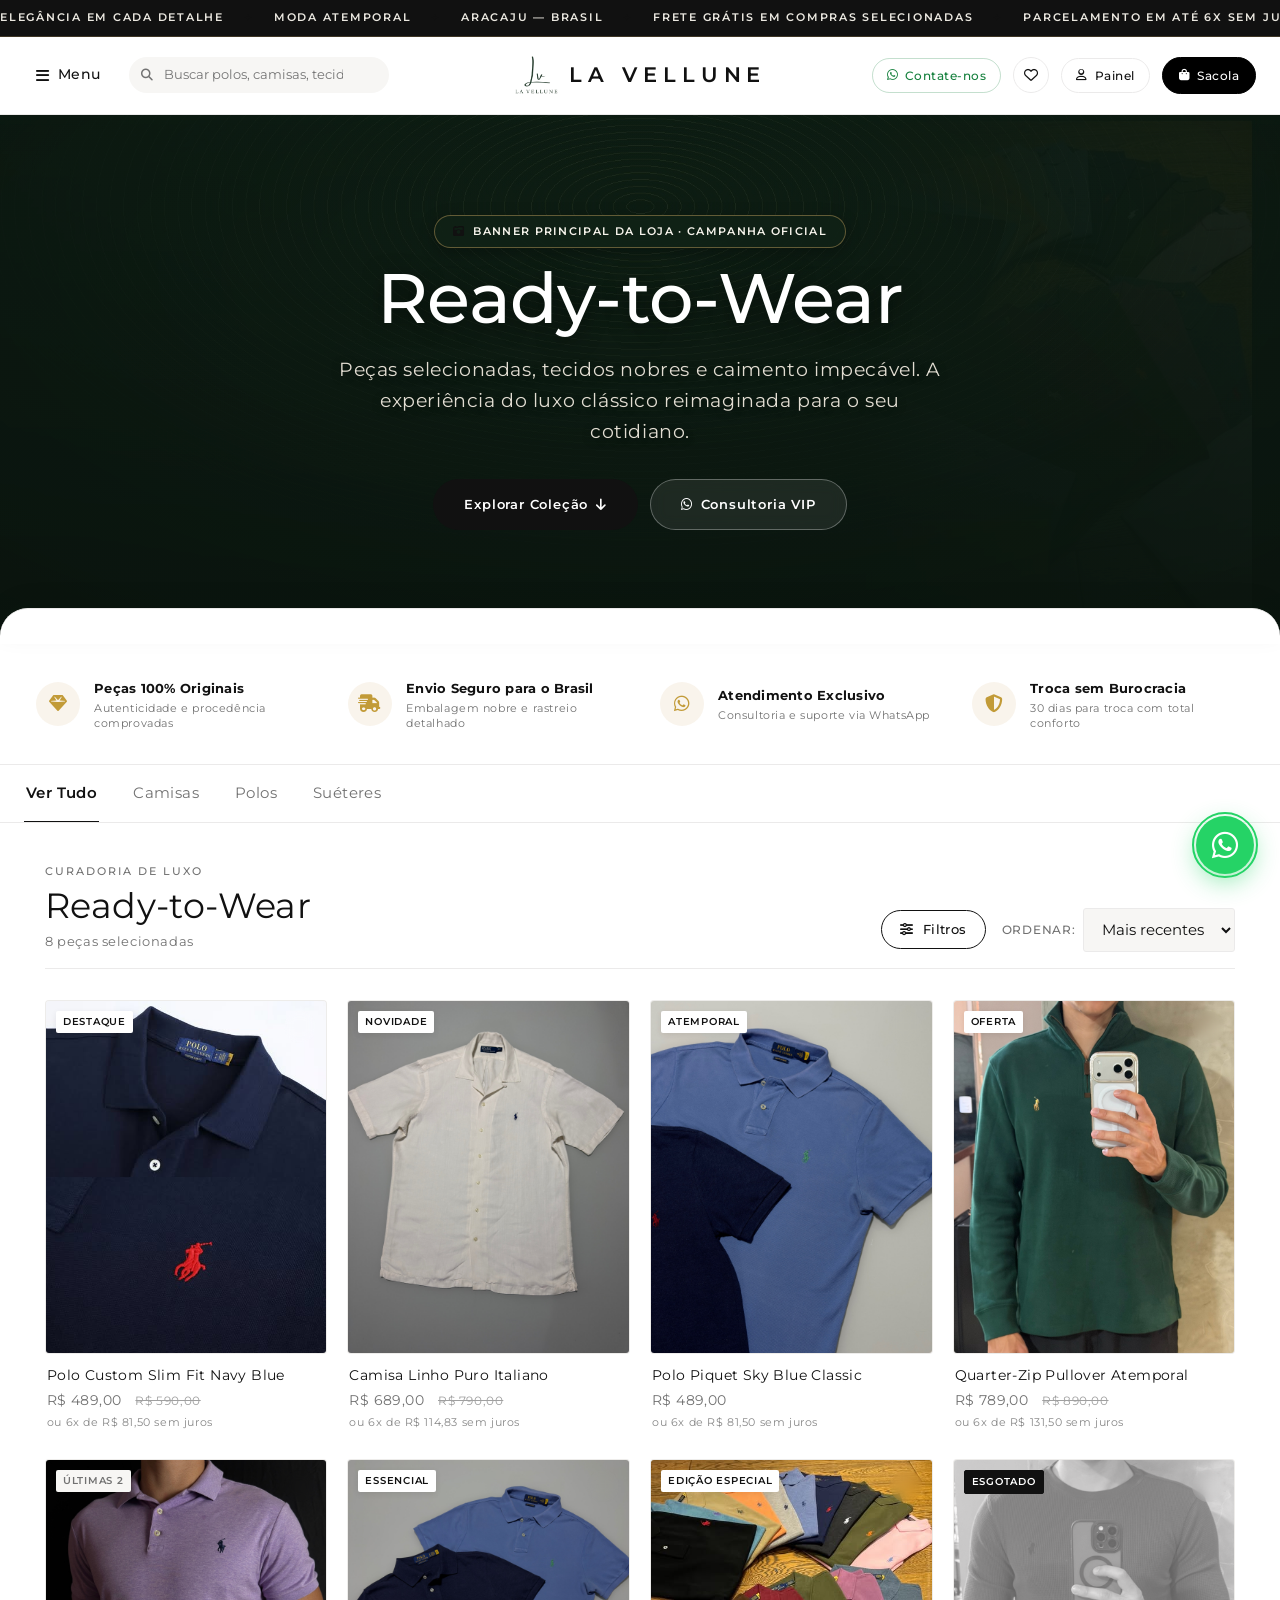
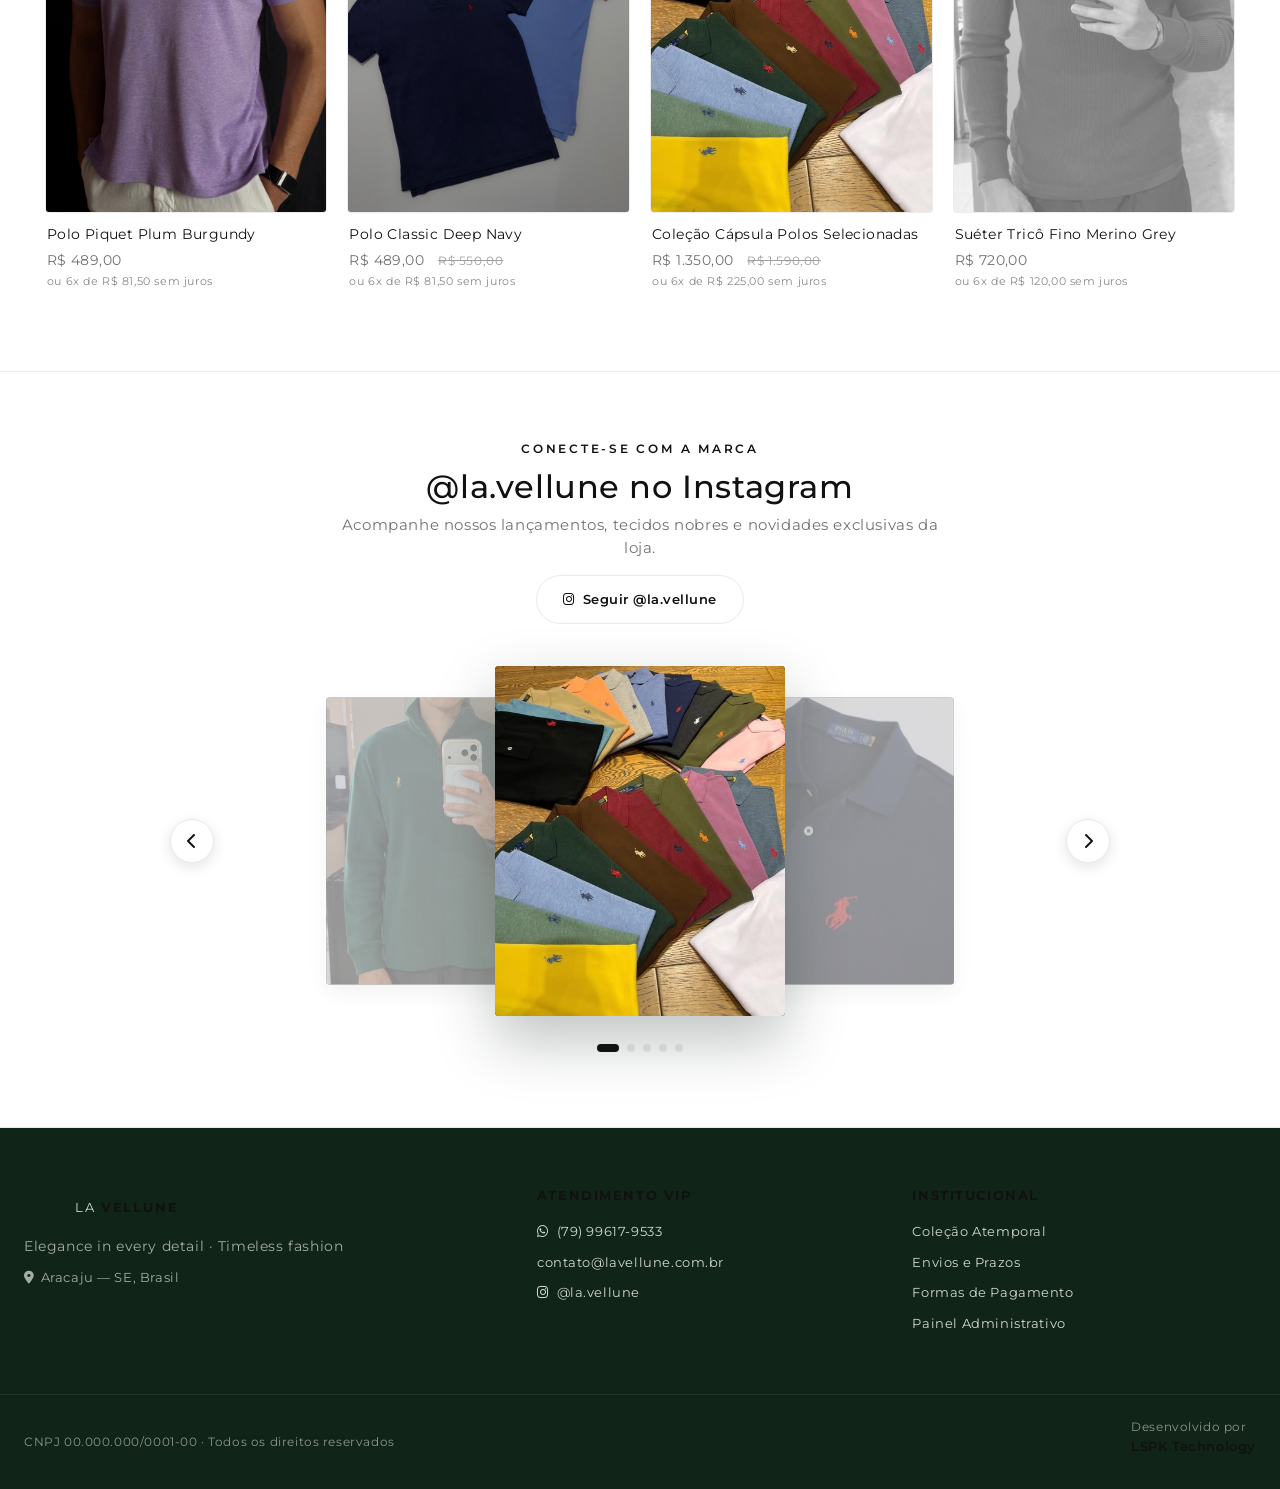
==== commit 5fbc99b1: "feat(mobile): responsividade e layout mobile inspirados na Louis Vuitton com barra de busca dedicada" ====
--- a/index.html
+++ b/index.html
@@ -93,6 +93,15 @@
         </button>
       </div>
     </div>
+
+    <!-- Barra de Busca Mobile Dedicada (Inspirada no Layout Mobile da Louis Vuitton) -->
+    <div class="mobile-search-bar" id="mobile-search-bar">
+      <div class="mobile-search-inner">
+        <i class="fas fa-search mobile-search-icon"></i>
+        <input id="mobile-search" type="search" placeholder="Pesquisar por polo, linho, alfaiataria…" aria-label="Buscar produtos no catálogo">
+        <button type="button" id="mobile-search-clear" class="mobile-search-clear" aria-label="Limpar busca" style="display:none">&times;</button>
+      </div>
+    </div>
   </header>
 
   <!-- Hero Editorial com Fundo Indicativo de Banner da Loja -->
--- a/css/store.css
+++ b/css/store.css
@@ -249,10 +249,115 @@
 }
 
 @media (max-width: 880px) {
+  .site-header {
+    height: auto;
+  }
+  .header-container {
+    height: 56px;
+    padding: 0 14px;
+    gap: 8px;
+  }
+  .header-left {
+    flex: 0 0 auto;
+    gap: 6px;
+  }
+  .header-menu-btn {
+    padding: 6px 8px;
+    font-size: 12.5px;
+    gap: 6px;
+  }
   .header-search { display: none; }
-  .brand-logo-text { font-size: 1.15rem; letter-spacing: 0.2em; }
+  .header-center {
+    flex: 1;
+    min-width: 0;
+    justify-content: center;
+  }
+  .brand-logo {
+    gap: 6px;
+  }
+  .brand-logo-img {
+    height: 28px;
+    max-width: 80px;
+  }
+  .brand-logo-text {
+    font-size: 1.05rem;
+    letter-spacing: 0.16em;
+    white-space: nowrap;
+  }
+  .header-right {
+    flex: 0 0 auto;
+    gap: 6px;
+  }
   .action-label { display: none; }
-  .header-action-link, .cart-btn { padding: 7px 10px; }
+  .header-action-link.wpp-link,
+  .header-action-link.admin-link {
+    display: none; /* Mantidos no Menu Drawer e Concierge Flutuante */
+  }
+  .wishlist-btn {
+    width: 34px;
+    height: 34px;
+  }
+  .cart-btn {
+    padding: 6px 12px;
+    font-size: 12px;
+  }
+}
+
+/* ---- Barra de Busca Mobile Dedicada (Inspirada na Louis Vuitton) ---- */
+.mobile-search-bar {
+  display: none;
+}
+@media (max-width: 880px) {
+  .mobile-search-bar {
+    display: block;
+    padding: 0 14px 10px;
+    background: transparent;
+  }
+  .mobile-search-inner {
+    position: relative;
+    display: flex;
+    align-items: center;
+    background: #f4f3ef;
+    border-radius: var(--radius-pill);
+    padding: 0 14px;
+    height: 38px;
+    border: 1px solid rgba(0, 0, 0, 0.05);
+    transition: background var(--t-fast), border-color var(--t-fast), box-shadow var(--t-fast);
+  }
+  .mobile-search-inner:focus-within {
+    background: #ffffff;
+    border-color: #000000;
+    box-shadow: 0 2px 10px rgba(0, 0, 0, 0.08);
+  }
+  .mobile-search-inner input {
+    width: 100%;
+    border: none;
+    background: transparent;
+    font-size: 12.5px;
+    color: var(--text);
+    outline: none;
+    font-family: var(--font-body);
+    padding-left: 6px;
+  }
+  .mobile-search-inner input::placeholder {
+    color: #888888;
+  }
+  .mobile-search-icon {
+    color: var(--muted);
+    font-size: 12px;
+    flex-shrink: 0;
+  }
+  .mobile-search-clear {
+    background: none;
+    border: none;
+    color: var(--muted);
+    font-size: 18px;
+    cursor: pointer;
+    padding: 0 4px;
+    line-height: 1;
+    display: grid;
+    place-items: center;
+  }
 }
 
 /* ---- Hero com Fundo de Banner Oficial da Loja ---- */
@@ -352,6 +457,38 @@
 .hero-btn-wpp:hover {
   background: #15803d !important;
   border-color: #15803d !important;
+}
+
+@media (max-width: 600px) {
+  .hero-with-banner {
+    padding: 60px 0 75px;
+  }
+  .hero-banner-indicator {
+    font-size: 9.5px;
+    padding: 6px 14px;
+  }
+  .hero-title {
+    font-size: 2.2rem;
+  }
+  .hero-subtitle {
+    font-size: 0.95rem;
+    line-height: 1.55;
+    margin-bottom: 24px;
+    padding: 0 8px;
+  }
+  .hero-actions {
+    flex-direction: column;
+    width: 100%;
+    max-width: 320px;
+    margin: 0 auto;
+    gap: 10px;
+  }
+  .hero-actions .btn {
+    width: 100%;
+    justify-content: center;
+    padding: 13px 20px;
+    font-size: 13px;
+  }
 }
 
 /* ---- Transição Suave entre Sessões (Banner -> Vitrine) ---- */
@@ -562,6 +699,43 @@
   font-weight: 500;
 }
 
+@media (max-width: 768px) {
+  .catalog {
+    padding: 24px 0 60px;
+  }
+  .catalog-full-container {
+    padding-inline: 14px;
+  }
+  .catalog-head {
+    flex-direction: column;
+    align-items: flex-start;
+    gap: 10px;
+    margin-bottom: 18px;
+    padding-bottom: 12px;
+  }
+  .catalog-head-left {
+    width: 100%;
+  }
+  .catalog-title {
+    font-size: 1.85rem;
+  }
+  .catalog-head-right {
+    width: 100%;
+    justify-content: flex-end;
+  }
+  .btn-filter-trigger {
+    display: none; /* No mobile, o controle de filtros é a pílula flutuante Louis Vuitton */
+  }
+  .catalog-sort-wrap {
+    width: 100%;
+    justify-content: flex-end;
+  }
+  .catalog-sort-wrap .select {
+    padding: 6px 26px 6px 10px;
+    font-size: 12px;
+  }
+}
+
 /* ---- Grade de Produtos 4 Colunas (Estilo Louis Vuitton) ---- */
 .lv-product-grid {
   display: grid;
@@ -571,8 +745,8 @@
 @media (max-width: 1100px) {
   .lv-product-grid { grid-template-columns: repeat(3, 1fr); gap: 20px 16px; }
 }
-@media (max-width: 720px) {
-  .lv-product-grid { grid-template-columns: repeat(2, 1fr); gap: 16px 12px; }
+@media (max-width: 768px) {
+  .lv-product-grid { grid-template-columns: repeat(2, 1fr); gap: 18px 10px; }
 }
 
 /* ---- Card de Produto (Estilo Editorial Louis Vuitton) ---- */
@@ -752,6 +926,48 @@
   font-weight: 400;
 }
 
+@media (max-width: 768px) {
+  .card-body {
+    padding: 10px 0 0;
+    gap: 2px;
+  }
+  .card-name {
+    font-size: 12.5px;
+    line-height: 1.32;
+    letter-spacing: 0.2px;
+  }
+  .card .price {
+    font-size: 13px;
+    font-weight: 500;
+  }
+  .card .price-old {
+    font-size: 11px;
+  }
+  .card .price-installments {
+    font-size: 10px;
+    line-height: 1.25;
+  }
+  .card-wishlist-btn {
+    width: 30px;
+    height: 30px;
+    top: 6px;
+    right: 6px;
+    font-size: 13px;
+  }
+  .card-tags {
+    top: 6px;
+    left: 6px;
+  }
+  .card-tags .badge {
+    font-size: 8px;
+    padding: 2px 5px;
+    letter-spacing: 0.04em;
+  }
+  .card-quick-view-btn {
+    display: none;
+  }
+}
+
 /* ============================================================
    BOTÃO FLUTUANTE DE FILTROS (ESTILO PÍLULA LOUIS VUITTON)
    Centralizado no rodapé da viewport para acesso imediato
@@ -791,6 +1007,17 @@
   transform: scale(1.04);
 }
 .lv-floating-filter-pill i { font-size: 13px; }
+
+@media (max-width: 768px) {
+  .lv-floating-filter-wrapper {
+    bottom: max(16px, env(safe-area-inset-bottom));
+  }
+  .lv-floating-filter-pill {
+    padding: 8px 18px;
+    font-size: 12.5px;
+    gap: 8px;
+  }
+}
 
 /* ============================================================
    DRAWER LATERAL DE FILTROS (ESTILO LOUIS VUITTON)
@@ -908,6 +1135,26 @@
   background: #222222;
 }
 
+@media (max-width: 540px) {
+  .lv-filter-drawer {
+    width: 100% !important;
+    max-width: 100% !important;
+  }
+  .lv-drawer-head {
+    padding: 18px 20px;
+  }
+  .lv-drawer-body {
+    padding: 20px;
+    gap: 20px;
+  }
+  .lv-drawer-foot {
+    padding: 14px 18px calc(14px + env(safe-area-inset-bottom));
+  }
+  .lv-menu-drawer {
+    width: min(320px, 86vw);
+  }
+}
+
 /* ============================================================
    MENU LATERAL OFFCANVAS (ESTILO LOUIS VUITTON)
    ============================================================ */
@@ -981,58 +1228,6 @@
   height: 1px;
   background: var(--border);
   margin: 12px 0;
-}
-  gap: 6px;
-  box-shadow: 0 4px 14px rgba(0, 0, 0, 0.2);
-  transition: background var(--t), color var(--t);
-}
-.card-quick-view-btn:hover {
-  background: var(--accent);
-  color: #ffffff;
-}
-
-.card-body {
-  padding: 16px 18px 18px;
-  display: flex;
-  flex-direction: column;
-  gap: 5px;
-  flex: 1;
-}
-.card-brand {
-  font-size: 11px;
-  letter-spacing: 0.16em;
-  text-transform: uppercase;
-  color: var(--accent-2);
-  font-weight: 700;
-}
-.card-name {
-  font-family: var(--font-display);
-  font-size: 1.15rem;
-  line-height: 1.25;
-  color: var(--text);
-  font-weight: 600;
-}
-.card-foot {
-  margin-top: auto;
-  padding-top: 8px;
-  display: flex;
-  flex-direction: column;
-  gap: 3px;
-}
-.card .price-row-card {
-  display: flex;
-  align-items: baseline;
-  gap: 8px;
-}
-.card .price {
-  font-size: 1.15rem;
-  font-weight: 700;
-  color: var(--text);
-}
-.card .price-installments {
-  font-size: 11px;
-  color: var(--muted);
-  font-weight: 500;
 }
 
 /* ============================================================
@@ -1078,15 +1273,6 @@
   to { transform: scale(1) translateY(0); opacity: 1; }
 }
 
-@media (max-width: 768px) {
-  .modal-card {
-    grid-template-columns: 1fr;
-    max-height: 92vh;
-    height: auto;
-    overflow-y: auto;
-  }
-}
-
 .modal-close-btn {
   position: absolute;
   top: 14px;
@@ -1178,14 +1364,6 @@
   overflow: hidden;
   gap: 8px;
 }
-@media (max-width: 768px) {
-  .modal-info {
-    padding: 20px;
-    height: auto;
-    overflow: visible;
-    gap: 12px;
-  }
-}
 
 .modal-header-block {
   display: flex;
@@ -1408,6 +1586,114 @@
   padding: 0;
 }
 .modal-share-link:hover { color: var(--text); text-decoration: underline; }
+
+/* ---- Modal de Produto no Mobile (100% em Tela Única - Sem Rolagem) ---- */
+@media (max-width: 768px) {
+  .modal-card {
+    grid-template-columns: 1fr;
+    display: flex;
+    flex-direction: column;
+    max-height: min(90vh, 660px);
+    height: auto;
+    width: min(440px, 94vw);
+    margin: auto;
+    overflow: hidden;
+    border-radius: 16px;
+  }
+  .modal-gallery {
+    height: 180px;
+    flex: 0 0 180px;
+    position: relative;
+    background: #f7f6f4;
+  }
+  .modal-main-img-wrap {
+    height: 140px;
+    flex: none;
+    background: #f7f6f4;
+  }
+  .modal-main-img {
+    height: 100%;
+    width: 100%;
+    object-fit: contain;
+  }
+  .modal-thumbs-row {
+    height: 40px;
+    padding: 3px 8px;
+    flex: 0 0 40px;
+  }
+  .modal-thumb {
+    width: 34px;
+    height: 100%;
+  }
+  .modal-info {
+    flex: 1;
+    height: auto;
+    overflow-y: auto;
+    -webkit-overflow-scrolling: touch;
+    padding: 12px 16px 14px;
+    gap: 7px;
+    display: flex;
+    flex-direction: column;
+    justify-content: flex-start;
+  }
+  .modal-header-block {
+    padding-right: 26px;
+    gap: 2px;
+  }
+  .modal-title {
+    font-size: 1.12rem;
+    line-height: 1.22;
+  }
+  .modal-pricing-compact {
+    padding: 6px 10px;
+    gap: 4px;
+    margin: 2px 0;
+  }
+  .modal-price-main .price {
+    font-size: 1.2rem;
+  }
+  .modal-desc-compact {
+    font-size: 11.5px;
+    line-height: 1.35;
+    -webkit-line-clamp: 2;
+    margin: 1px 0;
+  }
+  .modal-selectors-cluster {
+    gap: 4px;
+  }
+  .selector-label {
+    font-size: 10.5px;
+    min-width: 52px;
+  }
+  .modal-opt-btn {
+    padding: 4px 10px;
+    font-size: 10.5px;
+  }
+  .modal-actions-cluster {
+    margin-top: auto;
+    padding-top: 6px;
+    gap: 6px;
+  }
+  .modal-stepper button {
+    width: 28px;
+    height: 32px;
+  }
+  .modal-stepper span {
+    min-width: 24px;
+    font-size: 12px;
+  }
+  .btn-modal-add, .btn-modal-wpp {
+    padding: 9px 12px;
+    font-size: 12px;
+  }
+  .modal-close-btn {
+    top: 10px;
+    right: 10px;
+    width: 32px;
+    height: 32px;
+    font-size: 14px;
+  }
+}
 
 /* ============================================================
    CARROSSEL 3D COVERFLOW DO INSTAGRAM
@@ -1888,3 +2174,41 @@
   opacity: 1;
   transform: translateX(-50%) translateY(0);
 }
+
+/* ============================================================
+   RESPONSIVIDADE MOBILE GLOBAL (LOUIS VUITTON EDITORIAL)
+   ============================================================ */
+html, body {
+  overflow-x: hidden;
+  max-width: 100vw;
+}
+
+@media (max-width: 768px) {
+  .floating-wpp-btn {
+    width: 48px;
+    height: 48px;
+    bottom: max(16px, env(safe-area-inset-bottom));
+    right: 14px;
+    font-size: 24px;
+    z-index: 85;
+  }
+  .floating-wpp-tooltip {
+    display: none !important;
+  }
+}
+
+@media (max-width: 540px) {
+  .drawer {
+    width: 100% !important;
+    max-width: 100% !important;
+  }
+  .drawer-head {
+    padding: 16px 20px;
+  }
+  .drawer-items {
+    padding: 16px 20px;
+  }
+  .drawer-foot {
+    padding: 16px 20px calc(16px + env(safe-area-inset-bottom));
+  }
+}
